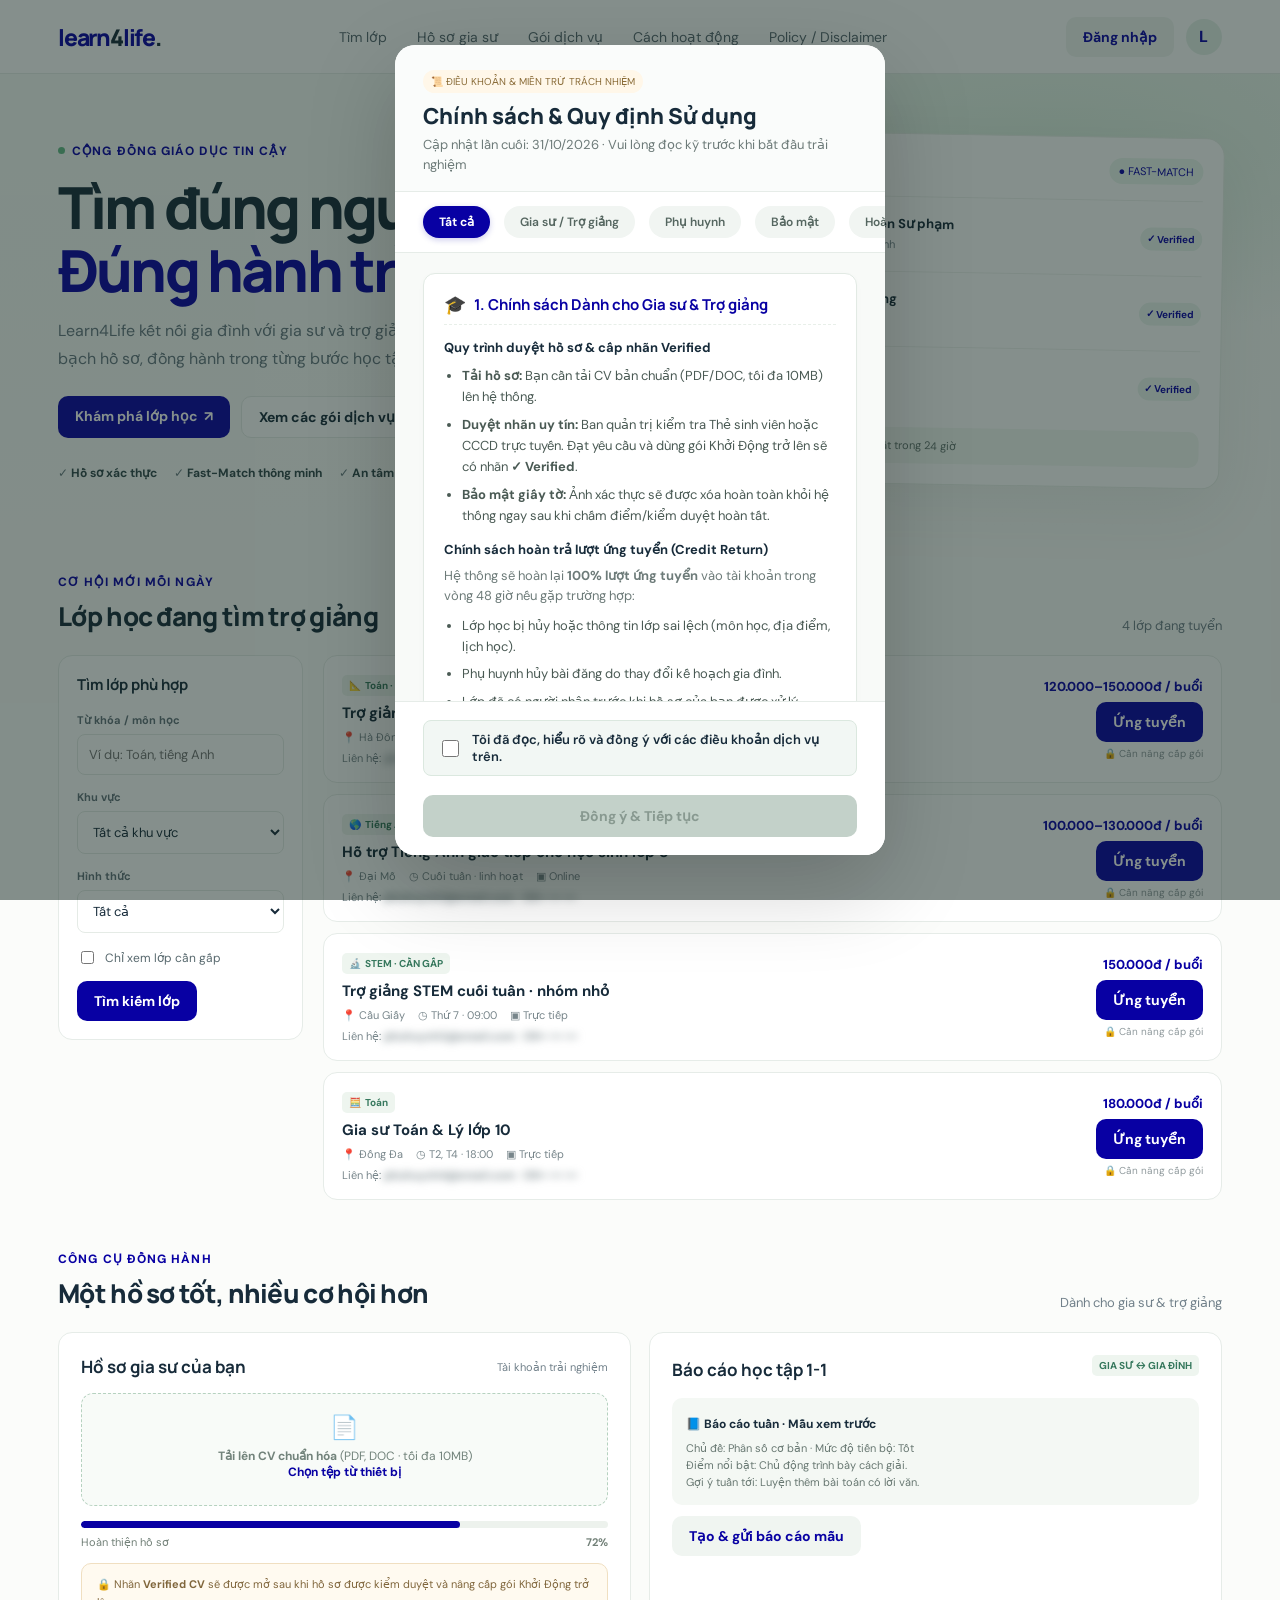
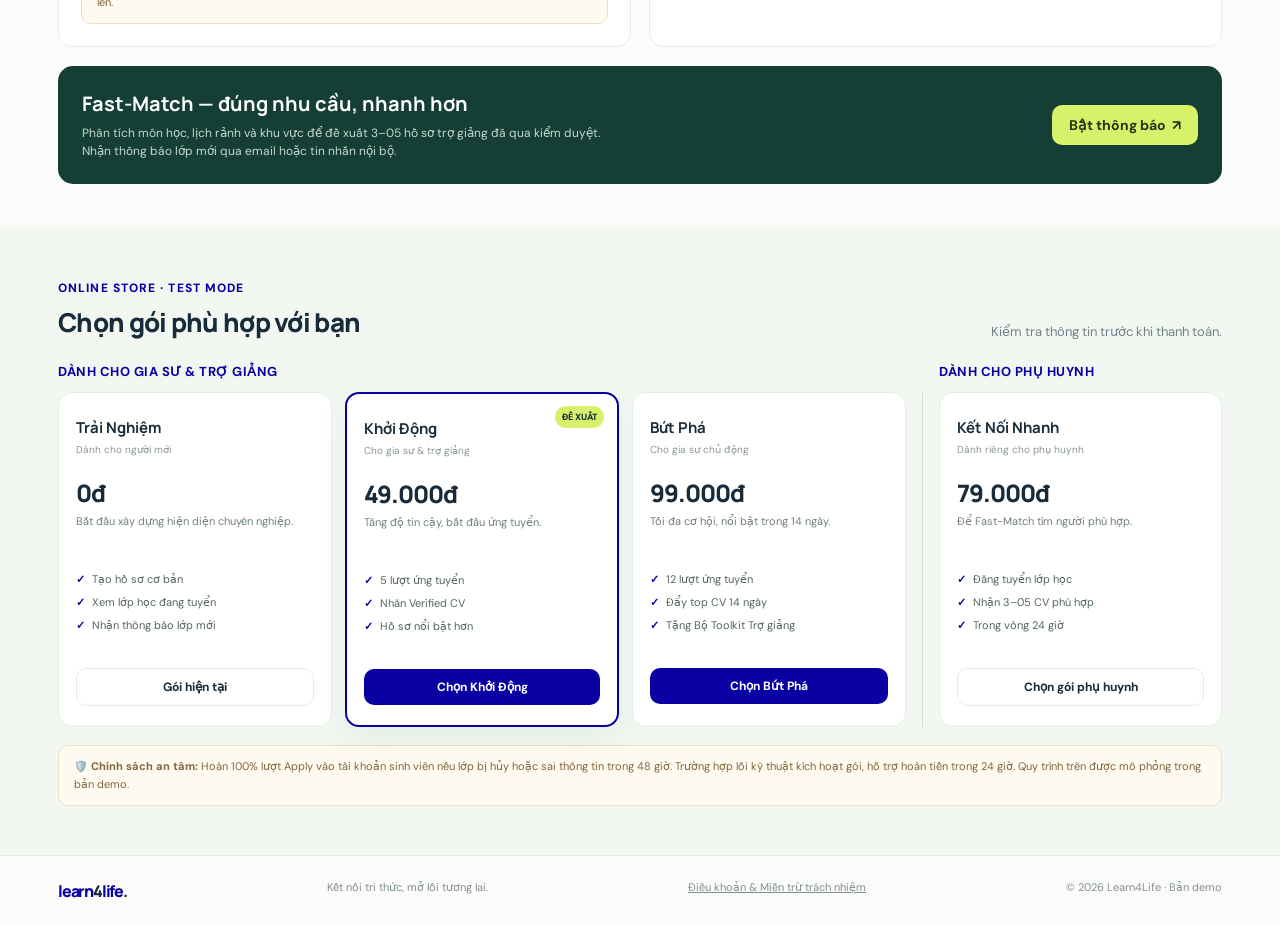
==== index.html @ 519f5ca7 "Rename demo2.html to index.html" ====
<!DOCTYPE html>
<html lang="vi">

<head>
    <meta charset="UTF-8" />
    <meta name="viewport" content="width=device-width, initial-scale=1.0" />
    <title>Learn4Life — Kết nối gia sư & gia đình</title>
    <link rel="stylesheet" href="style.css" />
</head>

<body>
    <header class="topbar">
        <div class="shell nav">
            <a href="#home" class="brand">learn<span>4</span>life<span>.</span></a>
            <nav class="links">
                <a href="#classes" onclick="checkPolicyAndNavigate(event, '#classes')">Tìm lớp</a>
                <a href="#profile" onclick="checkPolicyAndNavigate(event, '#profile')">Hồ sơ gia sư</a>
                <a href="#plans" onclick="checkPolicyAndNavigate(event, '#plans')">Gói dịch vụ</a>
                <a href="#how" onclick="checkPolicyAndNavigate(event, '#how')">Cách hoạt động</a>
                <a href="javascript:void(0)" onclick="openPolicyModal(false)">Policy / Disclaimer</a>
            </nav>
            <div class="nav-right">
                <button class="btn btn-light" onclick="notify('Bạn đang sử dụng tài khoản trải nghiệm.')">
                    Đăng nhập
                </button>
                <div class="avatar">L</div>
            </div>
        </div>
    </header>

    <main id="home">
        <section class="hero">
            <div class="shell hero-grid">
                <div>
                    <div class="eyebrow">
                        <span class="dot"></span> Cộng đồng giáo dục tin cậy
                    </div>
                    <h1>Tìm đúng người.<br /><em>Đúng hành trình.</em></h1>
                    <p>
                        Learn4Life kết nối gia đình với gia sư và trợ giảng phù hợp — minh bạch hồ sơ, đồng hành trong
                        từng bước học tập.
                    </p>
                    <div class="hero-actions">
                        <a class="btn btn-primary" href="#classes" onclick="checkPolicyAndNavigate(event, '#classes')">Khám phá lớp học&nbsp; ↗</a>
                        <a class="btn btn-outline" href="#plans" onclick="checkPolicyAndNavigate(event, '#plans')">Xem các gói dịch vụ</a>
                    </div>
                    <div class="trust">
                        <span>✓ <b>Hồ sơ xác thực</b></span>
                        <span>✓ <b>Fast-Match thông minh</b></span>
                        <span>✓ <b>An tâm 48 giờ</b></span>
                    </div>
                </div>
                <div class="hero-card">
                    <div class="card-head">
                        <strong>Gợi ý dành cho bạn</strong>
                        <span class="live">● FAST-MATCH</span>
                    </div>
                    <div class="match-profile">
                        <div class="portrait">👩🏻‍🏫</div>
                        <div class="mp-info">
                            <b>Minh Anh · Sinh viên Sư phạm</b>
                            <small>Toán, Tiếng Việt · Ba Đình</small>
                        </div>
                        <span class="verified">✓ Verified</span>
                    </div>
                    <div class="match-profile">
                        <div class="portrait blue">👨🏻‍🎓</div>
                        <div class="mp-info">
                            <b>Quốc Bảo · Trợ giảng</b>
                            <small>Tiếng Anh · Thanh Xuân</small>
                        </div>
                        <span class="verified">✓ Verified</span>
                    </div>
                    <div class="match-profile">
                        <div class="portrait pink">👩🏽‍🎓</div>
                        <div class="mp-info">
                            <b>Thảo Nhi · Gia sư</b>
                            <small>Toán, Lý · Hưng Yên</small>
                        </div>
                        <span class="verified">✓ Verified</span>
                    </div>
                    <div class="match-footer">✨ 3 hồ sơ phù hợp được đề xuất trong 24 giờ</div>
                </div>
            </div>
        </section>

        <section class="section" id="classes">
            <div class="shell">
                <div class="section-head">
                    <div>
                        <div class="eyebrow">Cơ hội mới mỗi ngày</div>
                        <h2>Lớp học đang tìm trợ giảng</h2>
                    </div>
                    <p id="resultCount">4 lớp đang tuyển</p>
                </div>
                <div class="content-grid">
                    <aside class="filter-card">
                        <h3>Tìm lớp phù hợp</h3>
                        <div class="field">
                            <label>Từ khóa / môn học</label>
                            <input id="searchInput" placeholder="Ví dụ: Toán, tiếng Anh" />
                        </div>
                        <div class="field">
                            <label>Khu vực</label>
                            <select id="areaFilter">
                                <option value="">Tất cả khu vực</option>
                                <option>Thanh Xuân</option>
                                <option>Ba Đình</option>
                                <option>Hoàn Kiếm</option>
                                <option>Hưng Yên</option>
                            </select>
                        </div>
                        <div class="field">
                            <label>Hình thức</label>
                            <select id="typeFilter">
                                <option value="">Tất cả</option>
                                <option>Trực tiếp</option>
                                <option>Online</option>
                            </select>
                        </div>
                        <label class="check">
                            <input type="checkbox" id="urgentFilter" /> Chỉ xem lớp cần gấp
                        </label>
                        <button class="btn btn-primary" onclick="filterClasses()">Tìm kiếm lớp</button>
                    </aside>
                    <div>
                        <div class="class-list" id="classList"></div>
                        <div class="empty" id="emptyState">
                            Không tìm thấy lớp phù hợp. Hãy thử thay đổi bộ lọc.
                        </div>
                    </div>
                </div>
            </div>
        </section>

        <section class="section" id="profile" style="padding-top:4px">
            <div class="shell">
                <div class="section-head">
                    <div>
                        <div class="eyebrow">Công cụ đồng hành</div>
                        <h2>Một hồ sơ tốt, nhiều cơ hội hơn</h2>
                    </div>
                    <p>Dành cho gia sư & trợ giảng</p>
                </div>
                <div class="split">
                    <div class="panel">
                        <div class="panel-title">
                            <h3>Hồ sơ gia sư của bạn</h3>
                            <span class="subtle">Tài khoản trải nghiệm</span>
                        </div>
                        <div class="upload-zone">
                            <div class="upload-icon">📄</div>
                            <div><b>Tải lên CV chuẩn hóa</b> (PDF, DOC · tối đa 10MB)</div>
                            <label for="cvFile">Chọn tệp từ thiết bị</label>
                            <input id="cvFile" type="file" accept=".pdf,.doc,.docx" onchange="uploadCV(this)" />
                            <div id="fileName" class="subtle" style="margin-top:7px"></div>
                        </div>
                        <div class="profile-progress">
                            <div></div>
                        </div>
                        <div class="profile-row">
                            <span>Hoàn thiện hồ sơ</span>
                            <b>72%</b>
                        </div>
                        <div class="notice" style="margin-top:14px">
                            🔒 Nhãn <b>Verified CV</b> sẽ được mở sau khi hồ sơ được kiểm duyệt và nâng cấp gói Khởi
                            Động trở lên.
                        </div>
                    </div>
                    <div class="panel">
                        <div class="panel-title">
                            <h3>Báo cáo học tập 1-1</h3>
                            <span class="tag">GIA SƯ ↔ GIA ĐÌNH</span>
                        </div>
                        <div class="report-preview">
                            <b>📘 Báo cáo tuần · Mẫu xem trước</b>
                            <p>
                                Chủ đề: Phân số cơ bản · Mức độ tiến bộ: Tốt<br />
                                Điểm nổi bật: Chủ động trình bày cách giải.<br />
                                Gợi ý tuần tới: Luyện thêm bài toán có lời văn.
                            </p>
                        </div>
                        <button class="btn btn-light"
                            onclick="notify('Báo cáo mẫu đã được gửi tới hộp thư nội bộ (demo).')">
                            Tạo & gửi báo cáo mẫu
                        </button>
                    </div>
                </div>
                <div class="match-box" id="how">
                    <div>
                        <h3>Fast-Match — đúng nhu cầu, nhanh hơn</h3>
                        <p>
                            Phân tích môn học, lịch rảnh và khu vực để đề xuất 3–05 hồ sơ trợ giảng đã qua kiểm
                            duyệt.<br />
                            Nhận thông báo lớp mới qua email hoặc tin nhắn nội bộ.
                        </p>
                    </div>
                    <button class="btn btn-lime"
                        onclick="notify('Đã bật thông báo lớp mới qua email và tin nhắn nội bộ (demo).')">
                        Bật thông báo&nbsp; ↗
                    </button>
                </div>
            </div>
        </section>

        <section class="plans-section" id="plans">
            <div class="shell">
                <div class="section-head">
                    <div>
                        <div class="eyebrow">Online Store · Test mode</div>
                        <h2>Chọn gói phù hợp với bạn</h2>
                    </div>
                    <p>Kiểm tra thông tin trước khi thanh toán.</p>
                </div>
                <div class="plans-wrapper">
                    <!-- Nhóm gói dành cho Gia sư & Trợ giảng -->
                    <div class="plans-group">
                        <div class="group-title">Dành cho Gia sư & Trợ giảng</div>
                        <div class="plans-subgrid tutor-plans">
                            <article class="plan">
                                <h3>Trải Nghiệm</h3>
                                <div class="for">Dành cho người mới</div>
                                <div class="price">0đ</div>
                                <div class="plan-desc">Bắt đầu xây dựng hiện diện chuyên nghiệp.</div>
                                <ul>
                                    <li>Tạo hồ sơ cơ bản</li>
                                    <li>Xem lớp học đang tuyển</li>
                                    <li>Nhận thông báo lớp mới</li>
                                </ul>
                                <button class="btn btn-outline" onclick="notify('Bạn đang dùng gói Trải Nghiệm.')">Gói
                                    hiện tại</button>
                            </article>

                            <article class="plan featured">
                                <span class="plan-label">ĐỀ XUẤT</span>
                                <h3>Khởi Động</h3>
                                <div class="for">Cho gia sư & trợ giảng</div>
                                <div class="price">49.000đ</div>
                                <div class="plan-desc">Tăng độ tin cậy, bắt đầu ứng tuyển.</div>
                                <ul>
                                    <li>5 lượt ứng tuyển</li>
                                    <li>Nhãn Verified CV</li>
                                    <li>Hồ sơ nổi bật hơn</li>
                                </ul>
                                <button class="btn btn-primary" onclick="checkout('Khởi Động',49000)">Chọn Khởi
                                    Động</button>
                            </article>

                            <article class="plan">
                                <h3>Bứt Phá</h3>
                                <div class="for">Cho gia sư chủ động</div>
                                <div class="price">99.000đ</div>
                                <div class="plan-desc">Tối đa cơ hội, nổi bật trong 14 ngày.</div>
                                <ul>
                                    <li>12 lượt ứng tuyển</li>
                                    <li>Đẩy top CV 14 ngày</li>
                                    <li>Tặng Bộ Toolkit Trợ giảng</li>
                                </ul>
                                <button class="btn btn-primary" onclick="checkout('Bứt Phá',99000)">Chọn Bứt
                                    Phá</button>
                            </article>
                        </div>
                    </div>

                    <div class="plans-divider"></div>

                    <div class="plans-group">
                        <div class="group-title">Dành cho Phụ huynh</div>
                        <div class="plans-subgrid parent-plans">
                            <article class="plan">
                                <h3>Kết Nối Nhanh</h3>
                                <div class="for">Dành riêng cho phụ huynh</div>
                                <div class="price">79.000đ</div>
                                <div class="plan-desc">Để Fast-Match tìm người phù hợp.</div>
                                <ul>
                                    <li>Đăng tuyển lớp học</li>
                                    <li>Nhận 3–05 CV phù hợp</li>
                                    <li>Trong vòng 24 giờ</li>
                                </ul>
                                <button class="btn btn-outline" onclick="checkout('Kết Nối Nhanh',79000)">Chọn gói phụ
                                    huynh</button>
                            </article>
                        </div>
                    </div>
                </div>
                <div class="notice">
                    🛡️ <b>Chính sách an tâm:</b> Hoàn 100% lượt Apply vào tài khoản sinh viên nếu lớp bị hủy hoặc sai
                    thông tin trong 48 giờ. Trường hợp lỗi kỹ thuật kích hoạt gói, hỗ trợ hoàn tiền trong 24 giờ. Quy
                    trình trên được mô phỏng trong bản demo.
                </div>
            </div>
        </section>
    </main>

    <footer class="footer">
        <div class="shell footer-inner">
            <span class="brand" style="font-size:16px">learn<span>4</span>life<span>.</span></span>
            <span>Kết nối tri thức, mở lối tương lai.</span>
            <a href="javascript:void(0)" onclick="openPolicyModal(false)" style="text-decoration: underline;">Điều khoản &
                Miễn trừ trách nhiệm</a>
            <span>© 2026 Learn4Life · Bản demo</span>
        </div>
    </footer>

    <!-- Modal Checkout -->
    <div class="modal-backdrop" id="checkoutModal" onclick="if(event.target===this)closeCheckout()">
        <div class="modal">
            <button class="close" onclick="closeCheckout()">×</button>
            <span class="mode">● TEST MODE · MÔ PHỎNG</span>
            <h2 style="margin-top:13px">Xác nhận gói dịch vụ</h2>
            <p>Đây là giao dịch thử nghiệm. Không nhập dữ liệu thẻ thật và không phát sinh thanh toán.</p>
            <div class="checkout-summary">
                <span id="checkoutName">Gói</span>
                <b id="checkoutPrice">0đ</b>
            </div>
            <div class="field">
                <label>Phương thức thanh toán thử nghiệm</label>
                <select id="payMethod">
                    <option>Thẻ ngân hàng (Test)</option>
                    <option>Ví điện tử (Test)</option>
                    <option>Chuyển khoản mô phỏng</option>
                </select>
            </div>
            <div class="field">
                <label>Email nhận xác nhận</label>
                <input type="email" id="emailInput" placeholder="ban@email.com" />
            </div>
            <button class="btn btn-primary" onclick="completePayment()">
                Thanh toán thử nghiệm&nbsp; →
            </button>
            <div class="subtle" style="text-align:center;margin-top:11px">
                Mô phỏng luồng đơn hàng an toàn · Không thu tiền thật
            </div>
        </div>
    </div>

    <!-- Modal Policy Nâng Cấp -->
    <div class="modal-backdrop" id="policyModal">
        <div class="modal modal-policy">
            <button class="close" id="policyCloseBtn" onclick="closePolicyModal()">×</button>
            
            <div class="policy-header">
                <span class="mode">📜 ĐIỀU KHOẢN & MIỄN TRỪ TRÁCH NHIỆM</span>
                <h2>Chính sách & Quy định Sử dụng</h2>
                <p class="policy-subtitle">Cập nhật lần cuối: 31/10/2026 · Vui lòng đọc kỹ trước khi bắt đầu trải nghiệm</p>
            </div>

            <!-- Tab Filter Policy -->
            <div class="policy-tabs">
                <button class="policy-tab active" onclick="switchPolicyTab('all', this)">Tất cả</button>
                <button class="policy-tab" onclick="switchPolicyTab('ta', this)">Gia sư / Trợ giảng</button>
                <button class="policy-tab" onclick="switchPolicyTab('parent', this)">Phụ huynh</button>
                <button class="policy-tab" onclick="switchPolicyTab('privacy', this)">Bảo mật</button>
                <button class="policy-tab" onclick="switchPolicyTab('refund', this)">Hoàn tiền</button>
            </div>

            <div class="policy-content" id="policyContent">
                <!-- Section 1 -->
                <div class="policy-section" data-cat="ta">
                    <div class="policy-card">
                        <div class="policy-card-title">
                            <span class="icon">🎓</span> 1. Chính sách Dành cho Gia sư & Trợ giảng
                        </div>
                        <div class="policy-card-body">
                            <h4>Quy trình duyệt hồ sơ & cấp nhãn Verified</h4>
                            <ul>
                                <li><b>Tải hồ sơ:</b> Bạn cần tải CV bản chuẩn (PDF/DOC, tối đa 10MB) lên hệ thống.</li>
                                <li><b>Duyệt nhãn uy tín:</b> Ban quản trị kiểm tra Thẻ sinh viên hoặc CCCD trực tuyến. Đạt yêu cầu và dùng gói Khởi Động trở lên sẽ có nhãn <b>✓ Verified</b>.</li>
                                <li><b>Bảo mật giấy tờ:</b> Ảnh xác thực sẽ được xóa hoàn toàn khỏi hệ thống ngay sau khi chấm điểm/kiểm duyệt hoàn tất.</li>
                            </ul>

                            <h4>Chính sách hoàn trả lượt ứng tuyển (Credit Return)</h4>
                            <p>Hệ thống sẽ hoàn lại <b>100% lượt ứng tuyển</b> vào tài khoản trong vòng 48 giờ nếu gặp trường hợp:</p>
                            <ul>
                                <li>Lớp học bị hủy hoặc thông tin lớp sai lệch (môn học, địa điểm, lịch học).</li>
                                <li>Phụ huynh hủy bài đăng do thay đổi kế hoạch gia đình.</li>
                                <li>Lớp đã có người nhận trước khi hồ sơ của bạn được xử lý.</li>
                            </ul>

                            <h4>Bộ Toolkit & Tính năng Đẩy Top CV</h4>
                            <ul>
                                <li><b>Bộ Toolkit Trợ giảng:</b> Gửi qua email sau khi kích hoạt thành công gói Bứt Phá.</li>
                                <li><b>Đẩy Top CV:</b> Ưu tiên hiển thị trên danh sách đề xuất trong vòng 14 ngày.</li>
                            </ul>
                        </div>
                    </div>
                </div>

                <!-- Section 2 -->
                <div class="policy-section" data-cat="parent">
                    <div class="policy-card">
                        <div class="policy-card-title">
                            <span class="icon">👨‍👩‍👧‍👦</span> 2. Chính sách Dành cho Phụ huynh
                        </div>
                        <div class="policy-card-body">
                            <h4>Thời gian giao nhận dịch vụ Fast-Match</h4>
                            <ul>
                                <li>Sau khi đăng tuyển, hệ thống gửi <b>3–5 hồ sơ Trợ giảng phù hợp</b> trong vòng 24 giờ.</li>
                                <li>Phụ huynh được chủ động xem chi tiết, liên hệ trực tiếp với Trợ giảng.</li>
                                <li>Nếu chưa hài lòng, phụ huynh có quyền yêu cầu hỗ trợ đề xuất thêm hồ sơ khác trong 48 giờ.</li>
                            </ul>

                            <h4>Cam kết minh bạch thông tin</h4>
                            <p>Mức thù lao (100.000đ – 180.000đ/buổi) và hình thức học (Trực tiếp / Online) luôn được hiển thị công khai. Mọi thỏa thuận chi tiết là giao dịch trực tiếp giữa gia đình và gia sư. Learn4Life không can thiệp vào các điều khoản cá nhân phát sinh ngoài nền tảng.</p>
                        </div>
                    </div>
                </div>

                <!-- Section 3 -->
                <div class="policy-section" data-cat="privacy">
                    <div class="policy-card">
                        <div class="policy-card-title">
                            <span class="icon">🔒</span> 3. Bảo mật & Bảo vệ Người dùng
                        </div>
                        <div class="policy-card-body">
                            <h4>Ẩn thông tin liên hệ</h4>
                            <p>Số điện thoại, email và địa chỉ nhà chi tiết được ẩn hoàn toàn khỏi danh sách công khai. Thông tin chỉ xuất hiện khi hai bên chủ động bấm chấp nhận kết nối.</p>

                            <h4>Chính sách bảo vệ Beta Tester</h4>
                            <p>Mọi thông tin cá nhân và giao dịch thử nghiệm trong bản Demo hoàn toàn được lưu giữ trong môi trường mô phỏng an toàn. Bạn có thể yêu cầu xóa dữ liệu cá nhân bất kỳ lúc nào.</p>
                        </div>
                    </div>
                </div>

                <!-- Section 4 -->
                <div class="policy-section" data-cat="refund">
                    <div class="policy-card">
                        <div class="policy-card-title">
                            <span class="icon">💸</span> 4. Chính sách Hoàn tiền Giả lập (Test Mode)
                        </div>
                        <div class="policy-card-body">
                            <p>Website đang hoạt động ở chế độ <b>TEST MODE</b>. Không có bất kỳ giao dịch tài chính thật nào được phát sinh.</p>
                            <p>Trường hợp gặp lỗi không kích hoạt được gói dịch vụ mô phỏng trong 24 giờ, hệ thống sẽ thực hiện thao tác hoàn tiền giả lập 100% trên bảng điều khiển để đảm bảo luồng trải nghiệm e-commerce chuẩn hóa.</p>
                        </div>
                    </div>
                </div>
            </div>

            <!-- Footer hành động của Modal -->
            <div class="policy-footer">
                <label class="policy-agree-check" id="agreeContainer">
                    <input type="checkbox" id="policyAgreeCheckbox" onchange="toggleAgreeButton(this.checked)" />
                    <span>Tôi đã đọc, hiểu rõ và đồng ý với các điều khoản dịch vụ trên.</span>
                </label>

                <div class="policy-footer-actions">
                    <button class="btn btn-primary" id="btnAcceptPolicy" disabled onclick="acceptPolicyAndContinue()">
                        Đồng ý & Tiếp tục
                    </button>
                </div>
            </div>
        </div>
    </div>

    <div class="toast" id="toast"></div>

    <script>
        // Dữ liệu lớp học
        const classes = [
            { title: 'Trợ giảng Toán lớp 6 · chương trình nâng cao', subject: 'Toán', area: 'Hà Đông', type: 'Trực tiếp', pay: '120.000–150.000đ / buổi', schedule: 'T3, T5 · 17:30', urgent: true, icon: '📐' },
            { title: 'Hỗ trợ Tiếng Anh giao tiếp cho học sinh lớp 8', subject: 'Tiếng Anh', area: 'Đại Mỗ', type: 'Online', pay: '100.000–130.000đ / buổi', schedule: 'Cuối tuần · linh hoạt', urgent: false, icon: '🌎' },
            { title: 'Trợ giảng STEM cuối tuần · nhóm nhỏ', subject: 'STEM', area: 'Cầu Giấy', type: 'Trực tiếp', pay: '150.000đ / buổi', schedule: 'Thứ 7 · 09:00', urgent: true, icon: '🔬' },
            { title: 'Gia sư Toán & Lý lớp 10', subject: 'Toán', area: 'Đống Đa', type: 'Trực tiếp', pay: '180.000đ / buổi', schedule: 'T2, T4 · 18:00', urgent: false, icon: '🧮' }
        ];

        // Trạng thái chấp nhận Policy
        let hasAcceptedPolicy = localStorage.getItem('policy_accepted') === 'true';
        let pendingTargetHash = null;

        function render(list) {
            const box = document.getElementById('classList');
            box.innerHTML = '';
            list.forEach((c, i) => {
                box.insertAdjacentHTML('beforeend', `<article class="class-card"><div class="class-main"><span class="tag">${c.icon} &nbsp;${c.subject}${c.urgent ? ' · CẦN GẤP' : ''}</span><h3>${c.title}</h3><div class="meta"><span>📍 ${c.area}</span><span>◷ ${c.schedule}</span><span>▣ ${c.type}</span></div><div class="meta" style="margin-top:7px"><span>Liên hệ: <b class="secure">phuhuynh${i + 1}@email.com · 09•• ••• •••</b></span></div></div><div class="class-actions"><div class="salary">${c.pay}</div><button class="btn btn-primary" onclick="lockedApply()">Ứng tuyển</button><span class="locked">🔒 Cần nâng cấp gói</span></div></article>`);
            });
            document.getElementById('resultCount').textContent = `${list.length} lớp đang tuyển`;
            document.getElementById('emptyState').style.display = list.length ? 'none' : 'block';
        }

        function filterClasses() {
            const q = document.getElementById('searchInput').value.toLowerCase();
            const a = document.getElementById('areaFilter').value;
            const t = document.getElementById('typeFilter').value;
            const u = document.getElementById('urgentFilter').checked;

            render(classes.filter(c =>
                (!q || `${c.title} ${c.subject}`.toLowerCase().includes(q)) &&
                (!a || c.area === a) &&
                (!t || c.type === t) &&
                (!u || c.urgent)
            ));
        }

        function notify(text) {
            const el = document.getElementById('toast');
            el.textContent = text;
            el.classList.add('show');
            clearTimeout(window.toastTimer);
            window.toastTimer = setTimeout(() => el.classList.remove('show'), 3100);
        }

        function lockedApply() {
            notify('Tài khoản trải nghiệm chưa có lượt ứng tuyển. Xem các gói dịch vụ bên dưới.');
            setTimeout(() => document.getElementById('plans').scrollIntoView({ behavior: 'smooth' }), 500);
        }

        function uploadCV(input) {
            if (input.files[0]) {
                document.getElementById('fileName').textContent = 'Đã chọn: ' + input.files[0].name + ' · Chờ kiểm duyệt';
                notify('CV đã được tải lên trong bản demo.');
            }
        }

        function checkout(name, price) {
            document.getElementById('checkoutName').textContent = name;
            document.getElementById('checkoutPrice').textContent = price.toLocaleString('vi-VN') + 'đ';
            document.getElementById('checkoutModal').classList.add('show');
        }

        function closeCheckout() {
            document.getElementById('checkoutModal').classList.remove('show');
        }

        function completePayment() {
            const email = document.getElementById('emailInput').value;
            if (email && !/^[^\s@]+@[^\s@]+\.[^\s@]+$/.test(email)) {
                notify('Vui lòng nhập email hợp lệ.');
                return;
            }
            const name = document.getElementById('checkoutName').textContent;
            closeCheckout();
            notify(`Đơn hàng ${name} đã được mô phỏng thành công (Test mode).`);
        }

        /* --- XỬ LÝ ĐIỀU KHOẢN & MỞ TAB (POLICY LOGIC) --- */

        // Kiểm tra xem đã đồng ý chưa khi bấm vào tab
        function checkPolicyAndNavigate(event, hashTarget) {
            if (!hasAcceptedPolicy) {
                event.preventDefault();
                pendingTargetHash = hashTarget;
                openPolicyModal(true);
            }
        }

        // Mở Modal Policy
        function openPolicyModal(isMandatory = false) {
            const modal = document.getElementById('policyModal');
            const closeBtn = document.getElementById('policyCloseBtn');
            const agreeCheck = document.getElementById('policyAgreeCheckbox');
            
            // Nếu đã đồng ý trước đó và mở xem lại từ footer/nav -> Tick sẵn ô
            if (hasAcceptedPolicy) {
                agreeCheck.checked = true;
                toggleAgreeButton(true);
                closeBtn.style.display = 'block';
            } else {
                agreeCheck.checked = false;
                toggleAgreeButton(false);
                // Bắt buộc chấp nhận mới cho tắt
                if (isMandatory) {
                    closeBtn.style.display = 'none';
                } else {
                    closeBtn.style.display = 'block';
                }
            }

            modal.classList.add('show');
        }

        // Đóng Modal
        function closePolicyModal() {
            document.getElementById('policyModal').classList.remove('show');
        }

        // Bật/Tắt nút bấm theo ô Tick
        function toggleAgreeButton(isChecked) {
            const btn = document.getElementById('btnAcceptPolicy');
            btn.disabled = !isChecked;
        }

        // Nhấn nút "Đồng ý & Tiếp tục"
        function acceptPolicyAndContinue() {
            hasAcceptedPolicy = true;
            localStorage.setItem('policy_accepted', 'true');
            closePolicyModal();
            notify('Cảm ơn bạn đã đồng ý với Điều khoản dịch vụ.');

            // Nếu đang chờ chuyển tới tab nào đó thì scroll tới
            if (pendingTargetHash) {
                const targetEl = document.querySelector(pendingTargetHash);
                if (targetEl) {
                    targetEl.scrollIntoView({ behavior: 'smooth' });
                }
                pendingTargetHash = null;
            }
        }

        // Chuyển Tab lọc nội dung Policy
        function switchPolicyTab(category, tabBtn) {
            document.querySelectorAll('.policy-tab').forEach(b => b.classList.remove('active'));
            tabBtn.classList.add('active');

            const sections = document.querySelectorAll('.policy-section');
            sections.forEach(sec => {
                if (category === 'all' || sec.getAttribute('data-cat') === category) {
                    sec.style.display = 'block';
                } else {
                    sec.style.display = 'none';
                }
            });
        }

        document.addEventListener('DOMContentLoaded', () => {
        render(classes);
        
        // Nếu người dùng chưa từng nhấn đồng ý -> Bật Popup ngay lập tức
        if (!hasAcceptedPolicy) {
            setTimeout(() => {
                openPolicyModal(true);
            }, 300);
        }
    });

        // Khởi chạy ban đầu
        render(classes);
    </script>
</body>

</html>
---- style.css ----
@import url('https://fonts.googleapis.com/css2?family=DM+Sans:wght@400;500;600;700;800&family=Manrope:wght@400;500;600;700;800&display=swap');

:root {
    --ink: #172b3a;
    --muted: #71808a;
    --green: #0800a3;
    --green-dark: #0b614c;
    --mint: #e9f5ef;
    --lime: #d8f16b;
    --line: #e6ece8;
    --paper: #fbfcfa;
    --orange: #f1a251;
    --shadow: 0 12px 40px #17372b0c;
}

* {
    box-sizing: border-box;
}

body {
    margin: 0;
    background: var(--paper);
    color: var(--ink);
    font-family: 'DM Sans', sans-serif;
}

button,
input,
select {
    font: inherit;
}

button {
    cursor: pointer;
    border: 0;
}

a {
    color: inherit;
    text-decoration: none;
}

.shell {
    max-width: 1220px;
    margin: auto;
    padding: 0 28px;
}

.topbar {
    height: 74px;
    background: #fff;
    border-bottom: 1px solid var(--line);
    display: flex;
    align-items: center;
    position: sticky;
    top: 0;
    z-index: 5;
}

.nav {
    display: flex;
    align-items: center;
    justify-content: space-between;
    width: 100%;
}

.brand {
    font-family: Manrope, sans-serif;
    font-size: 23px;
    font-weight: 800;
    letter-spacing: -1.2px;
    color: var(--green);
}

.brand span {
    color: var(--ink);
}

.links {
    display: flex;
    gap: 30px;
    align-items: center;
    font-size: 14px;
    color: #596871;
}

.links a:hover {
    color: var(--green);
}

.nav-right {
    display: flex;
    align-items: center;
    gap: 12px;
}

.avatar {
    width: 36px;
    height: 36px;
    border-radius: 50%;
    background: #e5f1e9;
    color: var(--green);
    display: grid;
    place-items: center;
    font-weight: 800;
}

.btn {
    border-radius: 10px;
    padding: 11px 17px;
    font-size: 14px;
    font-weight: 700;
    transition: .18s;
}

.btn-primary {
    background: var(--green);
    color: white;
}

.btn-primary:hover {
    background: var(--green-dark);
    transform: translateY(-1px);
}

.btn-light {
    background: #f0f5f1;
    color: var(--green);
}

.btn-outline {
    background: #fff;
    border: 1px solid var(--line);
    color: var(--ink);
}

.btn-lime {
    background: var(--lime);
    color: #253617;
}

.hero {
    padding: 60px 0 42px;
    background: radial-gradient(ellipse at 82% 15%, #dff1e3 0, transparent 36%), linear-gradient(180deg, #f6faf6, #fbfcfa);
}

.hero-grid {
    display: grid;
    grid-template-columns: 1.04fr .96fr;
    gap: 52px;
    align-items: center;
}

.eyebrow {
    display: inline-flex;
    align-items: center;
    gap: 7px;
    color: var(--green);
    font-size: 12px;
    font-weight: 800;
    text-transform: uppercase;
    letter-spacing: 1.1px;
}

.dot {
    width: 7px;
    height: 7px;
    border-radius: 50%;
    background: #64ba88;
}

.hero h1 {
    font: 800 clamp(38px, 5vw, 58px)/1.08 Manrope, sans-serif;
    letter-spacing: -2.8px;
    margin: 17px 0 16px;
    max-width: 620px;
}

.hero h1 em {
    font-style: normal;
    color: var(--green);
}

.hero p {
    color: #667780;
    font-size: 16px;
    line-height: 1.7;
    max-width: 510px;
    margin: 0 0 24px;
}

.hero-actions {
    display: flex;
    gap: 11px;
}

.trust {
    display: flex;
    gap: 17px;
    margin-top: 27px;
    color: #697a81;
    font-size: 12px;
}

.trust b {
    color: #31484b;
}

.hero-card {
    background: white;
    border: 1px solid #e8eee8;
    border-radius: 18px;
    padding: 20px;
    box-shadow: 0 22px 65px #244c3512;
    transform: rotate(1deg);
}

.card-head {
    display: flex;
    justify-content: space-between;
    align-items: center;
    margin-bottom: 16px;
}

.card-head strong {
    font: 700 16px Manrope;
}

.live {
    font-size: 11px;
    color: var(--green);
    background: #ebf7ee;
    padding: 6px 9px;
    border-radius: 20px;
}

.match-profile {
    display: flex;
    gap: 13px;
    align-items: center;
    padding: 14px 0;
    border-top: 1px solid #eff2ef;
}

.portrait {
    width: 46px;
    height: 46px;
    border-radius: 14px;
    background: #e8d9c8;
    display: grid;
    place-items: center;
    font-size: 23px;
}

.portrait.blue {
    background: #dce9ef;
}

.portrait.pink {
    background: #f3e2e0;
}

.mp-info {
    flex: 1;
}

.mp-info b {
    font-size: 13px;
    display: block;
}

.mp-info small {
    color: var(--muted);
    font-size: 11px;
}

.verified {
    font-size: 10px;
    color: var(--green);
    font-weight: 700;
    background: #eaf5ee;
    border-radius: 20px;
    padding: 5px 7px;
}

.match-footer {
    background: #f3f8f3;
    padding: 11px 13px;
    border-radius: 10px;
    color: #61736d;
    font-size: 11px;
    margin-top: 6px;
}

.section {
    padding: 43px 0;
}

.section-head {
    display: flex;
    align-items: flex-end;
    justify-content: space-between;
    margin-bottom: 21px;
}

.section-head h2 {
    font: 800 26px Manrope;
    letter-spacing: -.7px;
    margin: 7px 0 0;
}

.section-head p {
    margin: 0;
    color: var(--muted);
    font-size: 13px;
}

.content-grid {
    display: grid;
    grid-template-columns: 245px 1fr;
    gap: 20px;
}

.filter-card,
.class-card,
.panel,
.plan {
    background: #fff;
    border: 1px solid var(--line);
    border-radius: 14px;
}

.filter-card {
    padding: 18px;
    height: max-content;
}

.filter-card h3 {
    margin: 0 0 18px;
    font: 700 15px Manrope;
}

.field {
    margin-bottom: 15px;
}

.field label {
    display: block;
    color: #63727a;
    font-size: 11px;
    font-weight: 700;
    margin-bottom: 7px;
}

.field input,
.field select {
    width: 100%;
    border: 1px solid #e5ebe6;
    background: #fff;
    padding: 11px;
    border-radius: 8px;
    color: var(--ink);
    outline: none;
    font-size: 13px;
}

.field input:focus,
.field select:focus {
    border-color: #76ae90;
}

.check {
    display: flex;
    align-items: center;
    gap: 8px;
    color: #58696e;
    font-size: 12px;
    margin: 14px 0;
}

.check input {
    accent-color: var(--green);
}

.class-list {
    display: grid;
    gap: 11px;
}

.class-card {
    padding: 17px 18px;
    display: flex;
    justify-content: space-between;
    gap: 15px;
    align-items: center;
    transition: .2s;
}

.class-card:hover {
    border-color: #bfd9c9;
    box-shadow: var(--shadow);
}

.class-main {
    min-width: 0;
}

.tag {
    display: inline-block;
    background: #eef5ef;
    color: #36785d;
    border-radius: 5px;
    padding: 4px 7px;
    font-size: 10px;
    font-weight: 700;
    margin-bottom: 7px;
}

.class-card h3 {
    font-size: 15px;
    margin: 0 0 7px;
}

.meta {
    display: flex;
    flex-wrap: wrap;
    gap: 13px;
    color: #78868b;
    font-size: 11px;
}

.salary {
    color: var(--green);
    font-size: 13px;
    font-weight: 800;
    white-space: nowrap;
    margin-bottom: 7px;
}

.class-actions {
    text-align: right;
}

.locked {
    font-size: 10px;
    color: #909a9d;
    display: block;
    margin-top: 5px;
}

.secure {
    filter: blur(4px);
    user-select: none;
}

.empty {
    padding: 35px;
    text-align: center;
    color: var(--muted);
    display: none;
}

.split {
    display: grid;
    grid-template-columns: 1fr 1fr;
    gap: 18px;
}

.panel {
    padding: 22px;
}

.panel-title {
    display: flex;
    justify-content: space-between;
    align-items: center;
    margin-bottom: 15px;
}

.panel-title h3 {
    font: 700 17px Manrope;
    margin: 0;
}

.subtle {
    font-size: 11px;
    color: var(--muted);
}

.upload-zone {
    border: 1px dashed #b6d2c0;
    border-radius: 12px;
    padding: 18px;
    background: #f8fbf8;
    text-align: center;
    color: #72837b;
    font-size: 12px;
}

.upload-zone input {
    display: none;
}

.upload-icon {
    font-size: 23px;
    margin-bottom: 6px;
}

.upload-zone label {
    color: var(--green);
    font-weight: 700;
    cursor: pointer;
}

.profile-progress {
    height: 7px;
    background: #edf2ed;
    border-radius: 9px;
    margin: 15px 0 7px;
    overflow: hidden;
}

.profile-progress div {
    height: 100%;
    width: 72%;
    background: var(--green);
    border-radius: 9px;
}

.profile-row {
    display: flex;
    justify-content: space-between;
    font-size: 11px;
    color: #728078;
}

.report-preview {
    background: #f4f8f4;
    border-radius: 10px;
    padding: 14px;
    margin: 11px 0;
}

.report-preview b {
    font-size: 12px;
}

.report-preview p {
    color: #687872;
    font-size: 11px;
    line-height: 1.55;
    margin: 7px 0 0;
}

.match-box {
    background: #153f35;
    color: #fff;
    border-radius: 15px;
    padding: 24px;
    display: flex;
    justify-content: space-between;
    gap: 20px;
    align-items: center;
    margin-top: 19px;
}

.match-box h3 {
    font: 700 20px Manrope;
    margin: 0 0 7px;
}

.match-box p {
    font-size: 12px;
    color: #c4d8cf;
    margin: 0;
    line-height: 1.5;
}

.match-icon {
    font-size: 34px;
}

.plans-section {
    background: #f2f7f2;
    padding: 49px 0;
}

/* Layout chứa 2 nhóm gói và đường kẻ dọc */
.plans-wrapper {
    display: flex;
    align-items: stretch;
    gap: 12px;
    margin-top: 23px;
}

/* Cho cột Gia sư chiếm 3 phần flex */
.plans-group:first-child {
    flex: 3;
    display: flex;
    flex-direction: column;
}

/* Cho cột Phụ huynh chiếm 1 phần flex */
.plans-group:last-child {
    flex: 1;
    display: flex;
    flex-direction: column;
}

.tutor-plans {
    flex: 3;
    display: grid;
    grid-template-columns: repeat(3, 1fr);
    gap: 13px;
}

.parent-plans {
    flex: 1;
    display: grid;
    grid-template-columns: 1fr;
    gap: 13px;
}

.group-title {
    font-size: 13px;
    font-weight: 700;
    color: var(--green);
    text-transform: uppercase;
    letter-spacing: 0.5px;
    margin-bottom: 12px;
}

/* Đường kẻ dọc ngăn cách */
.plans-divider {
    width: 1px;
    background-color: #d2ded5;
    align-self: stretch;
    margin: 30px 4px 0 4px;
}

.plan {
    padding: 20px 17px;
    position: relative;
}

.plan.featured {
    border: 2px solid var(--green);
    box-shadow: 0 14px 35px #0e61430e;
}

.plan-label {
    position: absolute;
    right: 13px;
    top: 12px;
    background: var(--lime);
    font-size: 9px;
    font-weight: 800;
    padding: 5px 7px;
    border-radius: 20px;
}

.plan h3 {
    font: 700 15px Manrope;
    margin: 4px 0 5px;
}

.plan .for {
    font-size: 10px;
    color: #8a9694;
    height: 16px;
}

.price {
    font: 800 24px Manrope;
    letter-spacing: -1px;
    margin: 17px 0 4px;
}

.price small {
    font: 500 10px 'DM Sans';
    letter-spacing: 0;
    color: #84918c;
}

.plan-desc {
    font-size: 11px;
    line-height: 1.55;
    color: #718079;
    height: 42px;
}

.plan ul {
    padding: 0;
    list-style: none;
    margin: 17px 0 19px;
    min-height: 77px;
}

.plan li {
    font-size: 11px;
    color: #53645c;
    margin: 9px 0;
    display: flex;
    gap: 7px;
}

.plan li:before {
    content: '✓';
    color: var(--green);
    font-weight: 800;
}

.plan .btn {
    width: 100%;
    font-size: 12px;
    padding: 10px 6px;
}

.notice {
    border: 1px solid #f0dfc1;
    background: #fffaf0;
    border-radius: 10px;
    padding: 12px 15px;
    color: #80663c;
    font-size: 11px;
    line-height: 1.6;
    margin-top: 18px;
}

.footer {
    padding: 24px 0;
    color: #82908a;
    font-size: 11px;
    border-top: 1px solid var(--line);
}

.footer-inner {
    display: flex;
    justify-content: space-between;
    gap: 20px;
}

.modal-backdrop {
    position: fixed;
    inset: 0;
    background: #11251f82;
    z-index: 10;
    display: none;
    align-items: center;
    justify-content: center;
    padding: 20px;
}

.modal-backdrop.show {
    display: flex;
}

.modal {
    width: min(490px, 100%);
    background: #fff;
    border-radius: 17px;
    padding: 25px;
    box-shadow: 0 30px 90px #0003;
    position: relative;
}

.modal h2 {
    font: 800 22px Manrope;
    margin: 0 0 7px;
}

.modal p {
    font-size: 13px;
    color: #6d7b79;
    line-height: 1.55;
}

.close {
    position: absolute;
    right: 17px;
    top: 14px;
    background: #f1f5f1;
    border-radius: 50%;
    width: 31px;
    height: 31px;
    color: #53635d;
    font-size: 18px;
}

.checkout-summary {
    display: flex;
    justify-content: space-between;
    background: #f5f8f5;
    padding: 13px;
    border-radius: 10px;
    font-size: 13px;
    margin: 17px 0;
}

.mode {
    font-size: 10px;
    color: #8a6c38;
    background: #fff7e9;
    padding: 5px 8px;
    border-radius: 20px;
    display: inline-block;
}

.modal .field {
    margin: 13px 0;
}

.modal .btn {
    width: 100%;
    margin-top: 5px;
}

.toast {
    position: fixed;
    bottom: 22px;
    left: 50%;
    transform: translate(-50%, 20px);
    opacity: 0;
    background: #183f35;
    color: white;
    border-radius: 10px;
    padding: 12px 17px;
    font-size: 13px;
    z-index: 20;
    transition: .25s;
    box-shadow: 0 8px 25px #0002;
}

.toast.show {
    opacity: 1;
    transform: translate(-50%, 0);
}

.toast a {
    color: var(--lime);
    text-decoration: underline;
}

.mobile-menu {
    display: none;
}

@media(max-width:900px) {
    .hero-grid {
        gap: 25px;
    }

    .plans-wrapper {
        flex-direction: column;
        gap: 20px;
    }

    .plans-divider {
        width: 100%;
        height: 1px;
        margin: 10px 0;
    }

    .tutor-plans {
        grid-template-columns: repeat(3, 1fr);
    }

    .links {
        gap: 15px;
    }

    .content-grid {
        grid-template-columns: 220px 1fr;
    }
}

@media(max-width:680px) {
    .shell {
        padding: 0 17px;
    }

    .topbar {
        height: 63px;
    }

    .links {
        display: none;
    }

    .nav-right .btn {
        padding: 9px 11px;
        font-size: 12px;
    }

    .hero {
        padding: 40px 0 28px;
    }

    .hero-grid {
        grid-template-columns: 1fr;
    }

    .hero h1 {
        font-size: 42px;
    }

    .hero-card {
        max-width: 500px;
        transform: none;
    }

    .trust {
        flex-wrap: wrap;
        gap: 10px;
    }

    .section {
        padding: 32px 0;
    }

    .section-head {
        align-items: flex-start;
        gap: 12px;
        flex-direction: column;
    }

    .section-head h2 {
        font-size: 23px;
    }

    .content-grid {
        grid-template-columns: 1fr;
    }

    .filter-card {
        display: grid;
        grid-template-columns: 1fr 1fr;
        gap: 0 11px;
    }

    .filter-card h3,
    .check,
    .filter-card .btn {
        grid-column: 1/-1;
    }

    .class-card {
        align-items: flex-start;
    }

    .class-actions .btn {
        font-size: 11px;
        padding: 9px;
    }

    .meta {
        gap: 7px;
    }

    .split {
        grid-template-columns: 1fr;
    }

    .tutor-plans {
        grid-template-columns: repeat(2, 1fr);
        gap: 9px;
    }

    .plan {
        padding: 16px 12px;
    }

    .plan .price {
        font-size: 21px;
    }

    .plan-desc {
        height: auto;
        min-height: 48px;
    }

    .plan ul {
        min-height: 96px;
    }

    .match-box {
        padding: 19px;
    }

    .match-box .btn {
        white-space: nowrap;
    }

    .footer-inner {
        flex-direction: column;
    }
}

@media(max-width:390px) {
    .tutor-plans {
        grid-template-columns: 1fr;
    }

    .plan ul {
        min-height: 0;
    }

    .plan-desc {
        min-height: 0;
    }

    .hero h1 {
        font-size: 36px;
    }
}


/* policy */
.modal-policy {
    max-width: 720px;
    max-height: 90vh;
    display: flex;
    flex-direction: column;
    padding: 0;
    overflow: hidden;
    border-radius: 20px;
}

.policy-header {
    padding: 24px 28px 16px;
    border-bottom: 1px solid var(--line);
    background: #fafcfb;
}

.policy-header h2 {
    font: 800 22px Manrope, sans-serif;
    color: var(--ink);
    margin: 8px 0 4px;
}

.policy-subtitle {
    font-size: 12px;
    color: var(--muted);
    margin: 0;
}

/* Tab bộ lọc policy */
.policy-tabs {
    display: flex;
    gap: 14px;
    padding: 14px 28px;
    background: #fff;
    border-bottom: 1px solid var(--line);
    overflow-x: auto;
    overflow-y: hidden;
    flex-shrink: 0;
}

.policy-tabs::-webkit-scrollbar {
    display: 1;
}

.policy-tab {
    background: #f1f5f2;
    color: #556660;
    border: 0;
    padding: 8px 16px;
    border-radius: 20px;
    font-size: 12px;
    font-weight: 600;
    white-space: nowrap;
    transition: all 0.2s ease;
    cursor: pointer;
}

.policy-tab:hover {
    background: #e2ede5;
    color: var(--green);
}

/* Fix chữ màu trắng nổi bật trên nền xanh khi active */
.policy-tab.active {
    background: var(--green) !important;
    color: #ffffff !important;
    font-weight: 700;
    box-shadow: 0 2px 6px rgba(8, 0, 163, 0.2);
}

/* Khung nội dung có scroll bar */
.policy-content {
    padding: 20px 28px;
    overflow-y: auto;
    flex: 1;
    display: flex;
    flex-direction: column;
    gap: 16px;
    background: #f8faf8;
}

/* Thẻ Policy dạng Card */
.policy-card {
    background: #ffffff;
    border: 1px solid #e2eae4;
    border-radius: 12px;
    padding: 18px 20px;
    box-shadow: 0 2px 8px rgba(0, 0, 0, 0.02);
}

.policy-card-title {
    font: 700 15px Manrope, sans-serif;
    color: var(--green);
    display: flex;
    align-items: center;
    gap: 8px;
    margin-bottom: 12px;
    padding-bottom: 8px;
    border-bottom: 1px dashed #e8efe9;
}

.policy-card-title .icon {
    font-size: 18px;
}

.policy-card-body {
    font-size: 13px;
    line-height: 1.65;
    color: #4a5a54;
}

.policy-card-body h4 {
    font-size: 13px;
    font-weight: 700;
    color: var(--ink);
    margin: 12px 0 6px;
}

.policy-card-body h4:first-child {
    margin-top: 0;
}

.policy-card-body p {
    margin: 0 0 8px;
}

.policy-card-body ul {
    margin: 0 0 10px;
    padding-left: 18px;
}

.policy-card-body li {
    margin-bottom: 6px;
}

/* Footer đính kèm Checkbox & Nút bấm */
.policy-footer {
    padding: 18px 28px;
    background: #ffffff;
    border-top: 1px solid var(--line);
    display: flex;
    flex-direction: column;
    gap: 14px;
}

.policy-agree-check {
    display: flex;
    align-items: center;
    gap: 10px;
    font-size: 13px;
    font-weight: 600;
    color: var(--ink);
    cursor: pointer;
    user-select: none;
    background: #f2f7f4;
    padding: 10px 14px;
    border-radius: 8px;
    border: 1px solid #dbe8df;
}

.policy-agree-check input {
    width: 17px;
    height: 17px;
    accent-color: var(--green);
    cursor: pointer;
}

.policy-footer-actions {
    display: flex;
    justify-content: flex-end;
}

.policy-footer-actions .btn {
    padding: 12px 28px;
    font-size: 14px;
}

.policy-footer-actions .btn:disabled {
    background: #c3d1c9;
    color: #889990;
    cursor: not-allowed;
    transform: none;
    box-shadow: none;
}

/* Responsive cho Mobile */
@media (max-width: 680px) {
    .modal-policy {
        max-height: 95vh;
    }

    .policy-header,
    .policy-tabs,
    .policy-content,
    .policy-footer {
        padding-left: 16px;
        padding-right: 16px;
    }

    .policy-footer-actions .btn {
        width: 100%;
    }
}
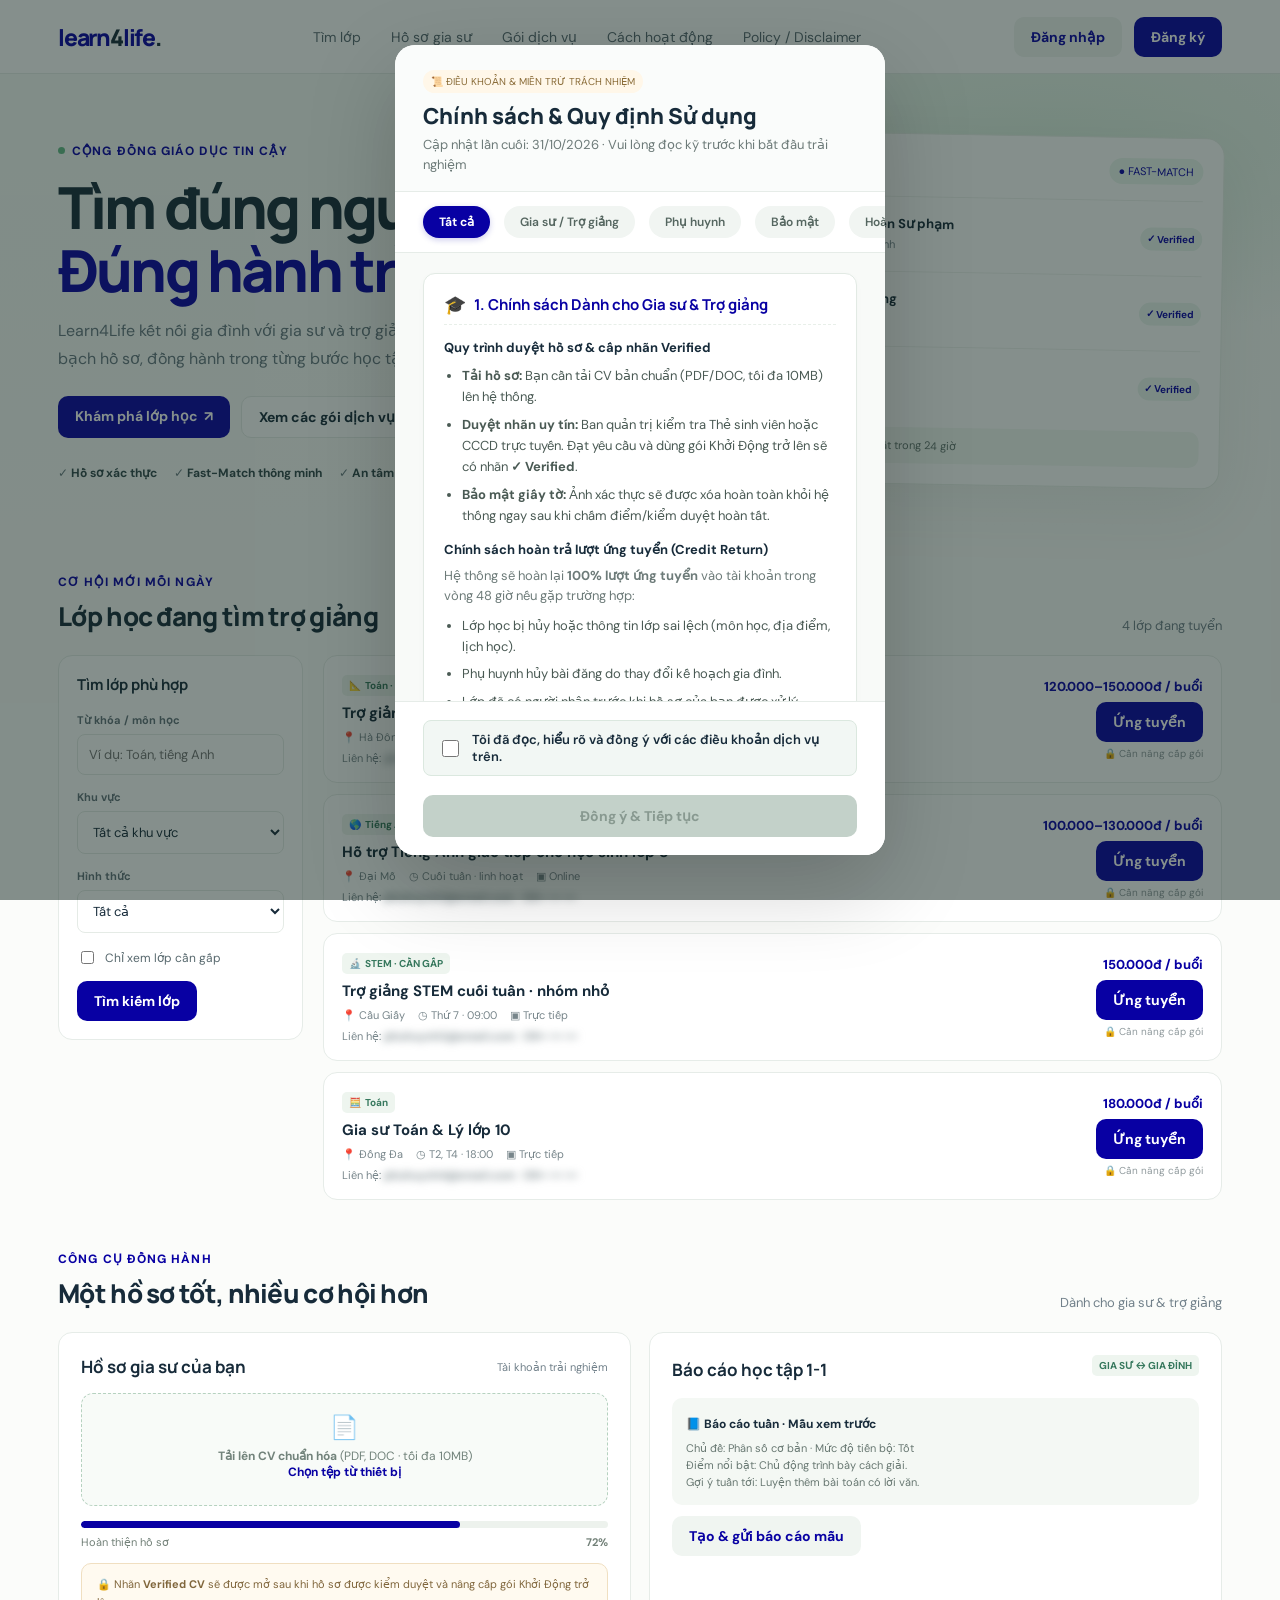
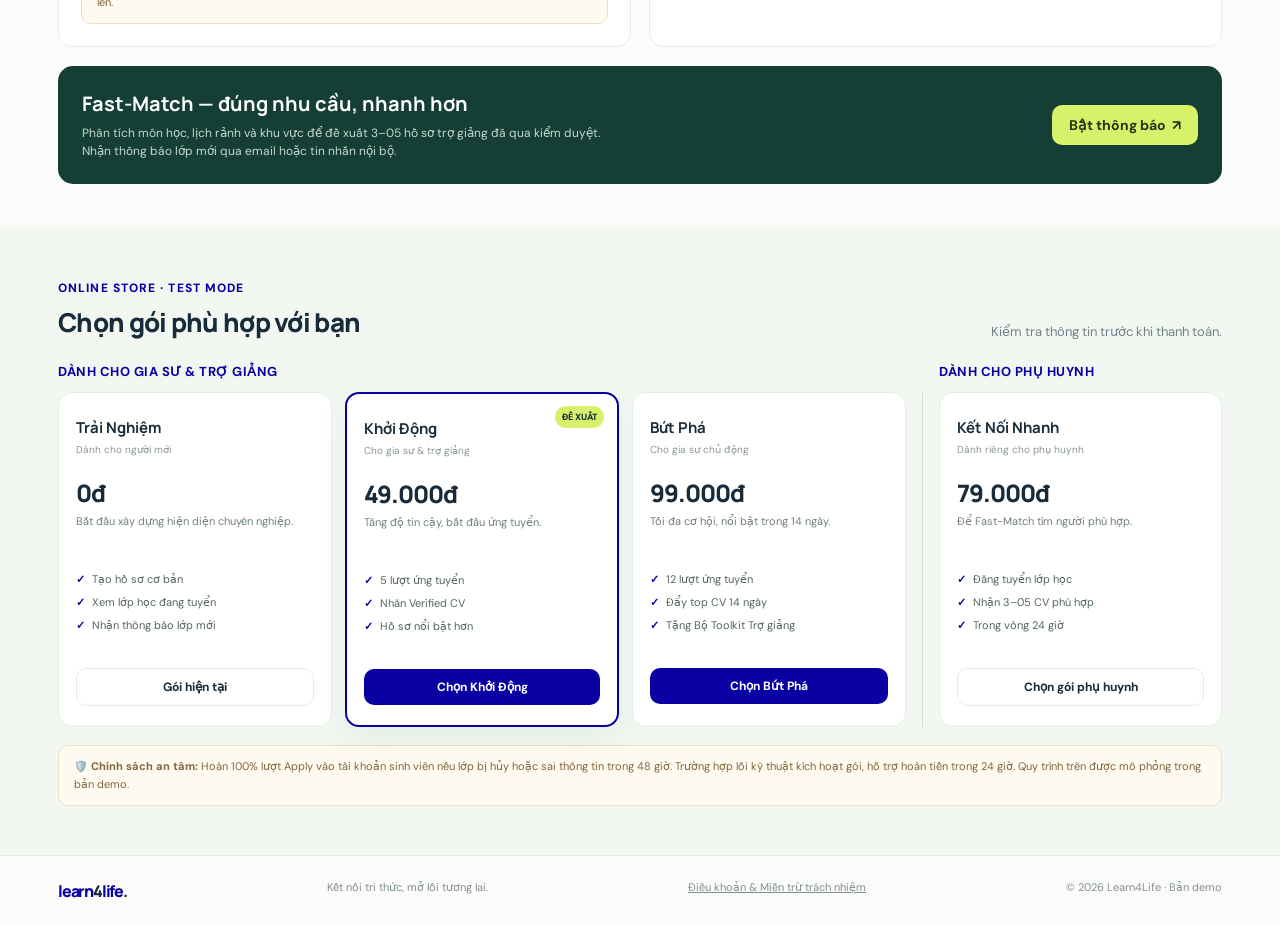
==== commit a171617d: "Rename demo2.html to index.html" ====
--- a/index.html
+++ b/index.html
@@ -19,11 +19,10 @@
                 <a href="#how" onclick="checkPolicyAndNavigate(event, '#how')">Cách hoạt động</a>
                 <a href="javascript:void(0)" onclick="openPolicyModal(false)">Policy / Disclaimer</a>
             </nav>
-            <div class="nav-right">
-                <button class="btn btn-light" onclick="notify('Bạn đang sử dụng tài khoản trải nghiệm.')">
-                    Đăng nhập
-                </button>
-                <div class="avatar">L</div>
+            <div class="nav-right" id="navRight">
+                <!-- Hiển thị mặc định khi chưa đăng nhập -->
+                <button class="btn btn-light" onclick="openAuthModal('login')">Đăng nhập</button>
+                <button class="btn btn-primary" onclick="openAuthModal('register')">Đăng ký</button>
             </div>
         </div>
     </header>
@@ -41,8 +40,10 @@
                         từng bước học tập.
                     </p>
                     <div class="hero-actions">
-                        <a class="btn btn-primary" href="#classes" onclick="checkPolicyAndNavigate(event, '#classes')">Khám phá lớp học&nbsp; ↗</a>
-                        <a class="btn btn-outline" href="#plans" onclick="checkPolicyAndNavigate(event, '#plans')">Xem các gói dịch vụ</a>
+                        <a class="btn btn-primary" href="#classes"
+                            onclick="checkPolicyAndNavigate(event, '#classes')">Khám phá lớp học&nbsp; ↗</a>
+                        <a class="btn btn-outline" href="#plans" onclick="checkPolicyAndNavigate(event, '#plans')">Xem
+                            các gói dịch vụ</a>
                     </div>
                     <div class="trust">
                         <span>✓ <b>Hồ sơ xác thực</b></span>
@@ -296,7 +297,8 @@
         <div class="shell footer-inner">
             <span class="brand" style="font-size:16px">learn<span>4</span>life<span>.</span></span>
             <span>Kết nối tri thức, mở lối tương lai.</span>
-            <a href="javascript:void(0)" onclick="openPolicyModal(false)" style="text-decoration: underline;">Điều khoản &
+            <a href="javascript:void(0)" onclick="openPolicyModal(false)" style="text-decoration: underline;">Điều khoản
+                &
                 Miễn trừ trách nhiệm</a>
             <span>© 2026 Learn4Life · Bản demo</span>
         </div>
@@ -338,11 +340,12 @@
     <div class="modal-backdrop" id="policyModal">
         <div class="modal modal-policy">
             <button class="close" id="policyCloseBtn" onclick="closePolicyModal()">×</button>
-            
+
             <div class="policy-header">
                 <span class="mode">📜 ĐIỀU KHOẢN & MIỄN TRỪ TRÁCH NHIỆM</span>
                 <h2>Chính sách & Quy định Sử dụng</h2>
-                <p class="policy-subtitle">Cập nhật lần cuối: 31/10/2026 · Vui lòng đọc kỹ trước khi bắt đầu trải nghiệm</p>
+                <p class="policy-subtitle">Cập nhật lần cuối: 31/10/2026 · Vui lòng đọc kỹ trước khi bắt đầu trải nghiệm
+                </p>
             </div>
 
             <!-- Tab Filter Policy -->
@@ -365,12 +368,15 @@
                             <h4>Quy trình duyệt hồ sơ & cấp nhãn Verified</h4>
                             <ul>
                                 <li><b>Tải hồ sơ:</b> Bạn cần tải CV bản chuẩn (PDF/DOC, tối đa 10MB) lên hệ thống.</li>
-                                <li><b>Duyệt nhãn uy tín:</b> Ban quản trị kiểm tra Thẻ sinh viên hoặc CCCD trực tuyến. Đạt yêu cầu và dùng gói Khởi Động trở lên sẽ có nhãn <b>✓ Verified</b>.</li>
-                                <li><b>Bảo mật giấy tờ:</b> Ảnh xác thực sẽ được xóa hoàn toàn khỏi hệ thống ngay sau khi chấm điểm/kiểm duyệt hoàn tất.</li>
+                                <li><b>Duyệt nhãn uy tín:</b> Ban quản trị kiểm tra Thẻ sinh viên hoặc CCCD trực tuyến.
+                                    Đạt yêu cầu và dùng gói Khởi Động trở lên sẽ có nhãn <b>✓ Verified</b>.</li>
+                                <li><b>Bảo mật giấy tờ:</b> Ảnh xác thực sẽ được xóa hoàn toàn khỏi hệ thống ngay sau
+                                    khi chấm điểm/kiểm duyệt hoàn tất.</li>
                             </ul>
 
                             <h4>Chính sách hoàn trả lượt ứng tuyển (Credit Return)</h4>
-                            <p>Hệ thống sẽ hoàn lại <b>100% lượt ứng tuyển</b> vào tài khoản trong vòng 48 giờ nếu gặp trường hợp:</p>
+                            <p>Hệ thống sẽ hoàn lại <b>100% lượt ứng tuyển</b> vào tài khoản trong vòng 48 giờ nếu gặp
+                                trường hợp:</p>
                             <ul>
                                 <li>Lớp học bị hủy hoặc thông tin lớp sai lệch (môn học, địa điểm, lịch học).</li>
                                 <li>Phụ huynh hủy bài đăng do thay đổi kế hoạch gia đình.</li>
@@ -379,7 +385,8 @@
 
                             <h4>Bộ Toolkit & Tính năng Đẩy Top CV</h4>
                             <ul>
-                                <li><b>Bộ Toolkit Trợ giảng:</b> Gửi qua email sau khi kích hoạt thành công gói Bứt Phá.</li>
+                                <li><b>Bộ Toolkit Trợ giảng:</b> Gửi qua email sau khi kích hoạt thành công gói Bứt Phá.
+                                </li>
                                 <li><b>Đẩy Top CV:</b> Ưu tiên hiển thị trên danh sách đề xuất trong vòng 14 ngày.</li>
                             </ul>
                         </div>
@@ -395,13 +402,17 @@
                         <div class="policy-card-body">
                             <h4>Thời gian giao nhận dịch vụ Fast-Match</h4>
                             <ul>
-                                <li>Sau khi đăng tuyển, hệ thống gửi <b>3–5 hồ sơ Trợ giảng phù hợp</b> trong vòng 24 giờ.</li>
+                                <li>Sau khi đăng tuyển, hệ thống gửi <b>3–5 hồ sơ Trợ giảng phù hợp</b> trong vòng 24
+                                    giờ.</li>
                                 <li>Phụ huynh được chủ động xem chi tiết, liên hệ trực tiếp với Trợ giảng.</li>
-                                <li>Nếu chưa hài lòng, phụ huynh có quyền yêu cầu hỗ trợ đề xuất thêm hồ sơ khác trong 48 giờ.</li>
+                                <li>Nếu chưa hài lòng, phụ huynh có quyền yêu cầu hỗ trợ đề xuất thêm hồ sơ khác trong
+                                    48 giờ.</li>
                             </ul>
 
                             <h4>Cam kết minh bạch thông tin</h4>
-                            <p>Mức thù lao (100.000đ – 180.000đ/buổi) và hình thức học (Trực tiếp / Online) luôn được hiển thị công khai. Mọi thỏa thuận chi tiết là giao dịch trực tiếp giữa gia đình và gia sư. Learn4Life không can thiệp vào các điều khoản cá nhân phát sinh ngoài nền tảng.</p>
+                            <p>Mức thù lao (100.000đ – 180.000đ/buổi) và hình thức học (Trực tiếp / Online) luôn được
+                                hiển thị công khai. Mọi thỏa thuận chi tiết là giao dịch trực tiếp giữa gia đình và gia
+                                sư. Learn4Life không can thiệp vào các điều khoản cá nhân phát sinh ngoài nền tảng.</p>
                         </div>
                     </div>
                 </div>
@@ -414,10 +425,12 @@
                         </div>
                         <div class="policy-card-body">
                             <h4>Ẩn thông tin liên hệ</h4>
-                            <p>Số điện thoại, email và địa chỉ nhà chi tiết được ẩn hoàn toàn khỏi danh sách công khai. Thông tin chỉ xuất hiện khi hai bên chủ động bấm chấp nhận kết nối.</p>
+                            <p>Số điện thoại, email và địa chỉ nhà chi tiết được ẩn hoàn toàn khỏi danh sách công khai.
+                                Thông tin chỉ xuất hiện khi hai bên chủ động bấm chấp nhận kết nối.</p>
 
                             <h4>Chính sách bảo vệ Beta Tester</h4>
-                            <p>Mọi thông tin cá nhân và giao dịch thử nghiệm trong bản Demo hoàn toàn được lưu giữ trong môi trường mô phỏng an toàn. Bạn có thể yêu cầu xóa dữ liệu cá nhân bất kỳ lúc nào.</p>
+                            <p>Mọi thông tin cá nhân và giao dịch thử nghiệm trong bản Demo hoàn toàn được lưu giữ trong
+                                môi trường mô phỏng an toàn. Bạn có thể yêu cầu xóa dữ liệu cá nhân bất kỳ lúc nào.</p>
                         </div>
                     </div>
                 </div>
@@ -429,8 +442,11 @@
                             <span class="icon">💸</span> 4. Chính sách Hoàn tiền Giả lập (Test Mode)
                         </div>
                         <div class="policy-card-body">
-                            <p>Website đang hoạt động ở chế độ <b>TEST MODE</b>. Không có bất kỳ giao dịch tài chính thật nào được phát sinh.</p>
-                            <p>Trường hợp gặp lỗi không kích hoạt được gói dịch vụ mô phỏng trong 24 giờ, hệ thống sẽ thực hiện thao tác hoàn tiền giả lập 100% trên bảng điều khiển để đảm bảo luồng trải nghiệm e-commerce chuẩn hóa.</p>
+                            <p>Website đang hoạt động ở chế độ <b>TEST MODE</b>. Không có bất kỳ giao dịch tài chính
+                                thật nào được phát sinh.</p>
+                            <p>Trường hợp gặp lỗi không kích hoạt được gói dịch vụ mô phỏng trong 24 giờ, hệ thống sẽ
+                                thực hiện thao tác hoàn tiền giả lập 100% trên bảng điều khiển để đảm bảo luồng trải
+                                nghiệm e-commerce chuẩn hóa.</p>
                         </div>
                     </div>
                 </div>
@@ -548,7 +564,7 @@
             const modal = document.getElementById('policyModal');
             const closeBtn = document.getElementById('policyCloseBtn');
             const agreeCheck = document.getElementById('policyAgreeCheckbox');
-            
+
             // Nếu đã đồng ý trước đó và mở xem lại từ footer/nav -> Tick sẵn ô
             if (hasAcceptedPolicy) {
                 agreeCheck.checked = true;
@@ -612,19 +628,211 @@
         }
 
         document.addEventListener('DOMContentLoaded', () => {
-        render(classes);
-        
-        // Nếu người dùng chưa từng nhấn đồng ý -> Bật Popup ngay lập tức
-        if (!hasAcceptedPolicy) {
-            setTimeout(() => {
-                openPolicyModal(true);
-            }, 300);
-        }
-    });
+            render(classes);
+
+            // Nếu người dùng chưa từng nhấn đồng ý -> Bật Popup ngay lập tức
+            if (!hasAcceptedPolicy) {
+                setTimeout(() => {
+                    openPolicyModal(true);
+                }, 300);
+            }
+        });
+
+        // Dữ liệu người dùng lưu tạm thời (hoặc lấy từ localStorage)
+        let currentUser = JSON.parse(localStorage.getItem('user_session')) || null;
+
+        // Khởi chạy khi tải trang
+        document.addEventListener('DOMContentLoaded', () => {
+            updateUserUI();
+        });
+
+        // Mở & Đóng Modal
+        function openAuthModal(tab = 'login') {
+            switchAuthTab(tab);
+            document.getElementById('authModal').classList.add('show');
+        }
+
+        function closeAuthModal() {
+            document.getElementById('authModal').classList.remove('show');
+        }
+
+        function switchAuthTab(tab) {
+            const isLogin = tab === 'login';
+            document.getElementById('tabLogin').classList.toggle('active', isLogin);
+            document.getElementById('tabRegister').classList.toggle('active', !isLogin);
+            document.getElementById('loginForm').style.display = isLogin ? 'block' : 'none';
+            document.getElementById('registerForm').style.display = !isLogin ? 'block' : 'none';
+        }
+
+        // Đăng xuất
+        function logout() {
+            localStorage.removeItem('user_session');
+            currentUser = null;
+            notify('Đã đăng xuất tài khoản.');
+            updateUserUI();
+        }
+
+        // Cập nhật giao diện theo Role (Phụ huynh vs Gia sư)
+        function updateUserUI() {
+            const navRight = document.getElementById('navRight');
+            const profileSection = document.getElementById('profile');
+            const plansTutor = document.querySelector('.plans-group:first-child');
+            const plansParent = document.querySelector('.plans-group:last-child');
+
+            if (currentUser) {
+                // Nav khi đã đăng nhập
+                const roleName = currentUser.role === 'parent' ? 'Phụ huynh' : 'Gia sư/Trợ giảng';
+                navRight.innerHTML = `
+            <span style="font-size:12px; font-weight:bold;">${currentUser.name} (${roleName})</span>
+            <div class="avatar">${currentUser.name.charAt(0).toUpperCase()}</div>
+            <button class="btn btn-outline" style="padding:6px 12px; font-size:12px;" onclick="logout()">Đăng xuất</button>
+        `;
+
+                if (currentUser.role === 'parent') {
+                    // Giao diện cho Phụ huynh
+                    if (profileSection) profileSection.style.display = 'none'; // Ẩn phần tạo hồ sơ gia sư
+                    if (plansTutor) plansTutor.style.display = 'none';       // Ẩn gói cước gia sư
+                    if (plansParent) plansParent.style.display = 'block';     // Hiện gói cước phụ huynh
+                } else {
+                    // Giao diện cho Gia sư / Trợ giảng
+                    if (profileSection) profileSection.style.display = 'block'; // Hiện phần hồ sơ gia sư
+                    if (plansTutor) plansTutor.style.display = 'block';
+                    if (plansParent) plansParent.style.display = 'none';      // Ẩn gói phụ huynh
+                }
+            } else {
+                // Chưa đăng nhập: Hiện mặc định
+                navRight.innerHTML = `
+            <button class="btn btn-light" onclick="openAuthModal('login')">Đăng nhập</button>
+            <button class="btn btn-primary" onclick="openAuthModal('register')">Đăng ký</button>
+        `;
+                if (profileSection) profileSection.style.display = 'block';
+                if (plansTutor) plansTutor.style.display = 'block';
+                if (plansParent) plansParent.style.display = 'block';
+            }
+        }
+
+        // Xử lý Đăng ký
+        function handleRegister(e) {
+            e.preventDefault();
+            const name = document.getElementById('regName').value.trim();
+            const email = document.getElementById('regEmail').value.trim().toLowerCase();
+            const pass = document.getElementById('regPass').value;
+            const role = document.getElementById('regRole').value;
+
+            // Lấy danh sách tài khoản đã đăng ký từ localStorage
+            let users = JSON.parse(localStorage.getItem('registered_users')) || [];
+
+            // Kiểm tra xem email đã tồn tại chưa
+            const isExist = users.some(u => u.email === email);
+            if (isExist) {
+                notify('Email này đã được đăng ký! Vui lòng chuyển sang Đăng nhập.');
+                switchAuthTab('login');
+                document.getElementById('loginEmail').value = email;
+                return;
+            }
+
+            // Lưu tài khoản mới
+            const newUser = { name, email, pass, role };
+            users.push(newUser);
+            localStorage.setItem('registered_users', JSON.stringify(users));
+
+            // Đăng nhập luôn cho người dùng sau khi đăng ký
+            const sessionUser = { name, email, role };
+            localStorage.setItem('user_session', JSON.stringify(sessionUser));
+            currentUser = sessionUser;
+
+            closeAuthModal();
+            notify(`Đăng ký thành công! Chào mừng ${name}.`);
+            updateUserUI();
+        }
+
+        // Xử lý Đăng nhập
+        function handleLogin(e) {
+            e.preventDefault();
+            const email = document.getElementById('loginEmail').value.trim().toLowerCase();
+            const pass = document.getElementById('loginPass').value;
+
+            // Lấy danh sách tài khoản đã đăng ký từ localStorage
+            let users = JSON.parse(localStorage.getItem('registered_users')) || [];
+
+            // Tìm tài khoản theo email
+            const user = users.find(u => u.email === email);
+
+            // Trường hợp 1: Chưa đăng ký tài khoản
+            if (!user) {
+                notify('Tài khoản chưa tồn tại! Vui lòng đăng ký tài khoản mới.');
+                switchAuthTab('register');
+                document.getElementById('regEmail').value = email; // Tự động điền email sang form đăng ký
+                return;
+            }
+
+            // Trường hợp 2: Sai mật khẩu
+            if (user.pass !== pass) {
+                notify('Mật khẩu không chính xác. Vui lòng thử lại!');
+                return;
+            }
+
+            // Trường hợp 3: Đăng nhập thành công
+            const sessionUser = { name: user.name, email: user.email, role: user.role };
+            localStorage.setItem('user_session', JSON.stringify(sessionUser));
+            currentUser = sessionUser;
+
+            closeAuthModal();
+            notify(`Đăng nhập thành công! Chào mừng ${user.name}.`);
+            updateUserUI();
+        }
 
         // Khởi chạy ban đầu
         render(classes);
     </script>
+
+    <!-- Modal Đăng nhập / Đăng ký -->
+    <div class="modal-backdrop" id="authModal" onclick="if(event.target===this)closeAuthModal()">
+        <div class="modal">
+            <button class="close" onclick="closeAuthModal()">×</button>
+            <div class="auth-tabs">
+                <button class="auth-tab active" id="tabLogin" onclick="switchAuthTab('login')">Đăng nhập</button>
+                <button class="auth-tab" id="tabRegister" onclick="switchAuthTab('register')">Đăng ký</button>
+            </div>
+
+            <!-- Form Đăng nhập -->
+            <form id="loginForm" onsubmit="handleLogin(event)">
+                <div class="field">
+                    <label>Email</label>
+                    <input type="email" id="loginEmail" placeholder="nhap@email.com" required />
+                </div>
+                <div class="field">
+                    <label>Mật khẩu</label>
+                    <input type="password" id="loginPass" placeholder="••••••••" required />
+                </div>
+                <button type="submit" class="btn btn-primary" style="width:100%">Đăng nhập</button>
+            </form>
+
+            <!-- Form Đăng ký -->
+            <form id="registerForm" onsubmit="handleRegister(event)" style="display:none;">
+                <div class="field">
+                    <label>Họ và tên</label>
+                    <input type="text" id="regName" placeholder="Nguyễn Văn A" required />
+                </div>
+                <div class="field">
+                    <label>Email</label>
+                    <input type="email" id="regEmail" placeholder="nhap@email.com" required />
+                </div>
+                <div class="field">
+                    <label>Mật khẩu</label>
+                    <input type="password" id="regPass" placeholder="••••••••" required />
+                </div>
+                <div class="field">
+                    <label>Bạn là:</label>
+                    <select id="regRole" required>
+                        <option value="tutor">Gia sư / Trợ giảng</option>
+                        <option value="parent">Phụ huynh</option>
+                    </select>
+                </div>
+                <button type="submit" class="btn btn-primary" style="width:100%">Tạo tài khoản</button>
+            </form>
+        </div>
+    </div>
 </body>
 
 </html>
--- a/style.css
+++ b/style.css
@@ -1218,4 +1218,56 @@
     .policy-footer-actions .btn {
         width: 100%;
     }
+}
+
+/* Auth Modal Style */
+.auth-tabs {
+    display: flex;
+    gap: 10px;
+    margin-bottom: 20px;
+    border-bottom: 2px solid var(--line);
+    padding-bottom: 8px;
+}
+
+.auth-tab {
+    flex: 1;
+    background: transparent;
+    border: none;
+    padding: 8px 0;
+    font-size: 15px;
+    font-weight: 700;
+    color: var(--muted);
+    cursor: pointer;
+    transition: all 0.2s ease;
+}
+
+.auth-tab.active {
+    color: var(--green);
+    border-bottom: 3px solid var(--green);
+}
+
+/* Auth Modal Styling */
+.auth-tabs {
+    display: flex;
+    gap: 10px;
+    border-bottom: 2px solid var(--line);
+    margin-bottom: 18px;
+}
+
+.auth-tab {
+    flex: 1;
+    padding: 10px;
+    background: none;
+    border: none;
+    font-weight: 700;
+    color: var(--muted);
+    font-size: 14px;
+    border-bottom: 2px solid transparent;
+    margin-bottom: -2px;
+    cursor: pointer;
+}
+
+.auth-tab.active {
+    color: var(--green);
+    border-bottom-color: var(--green);
 }
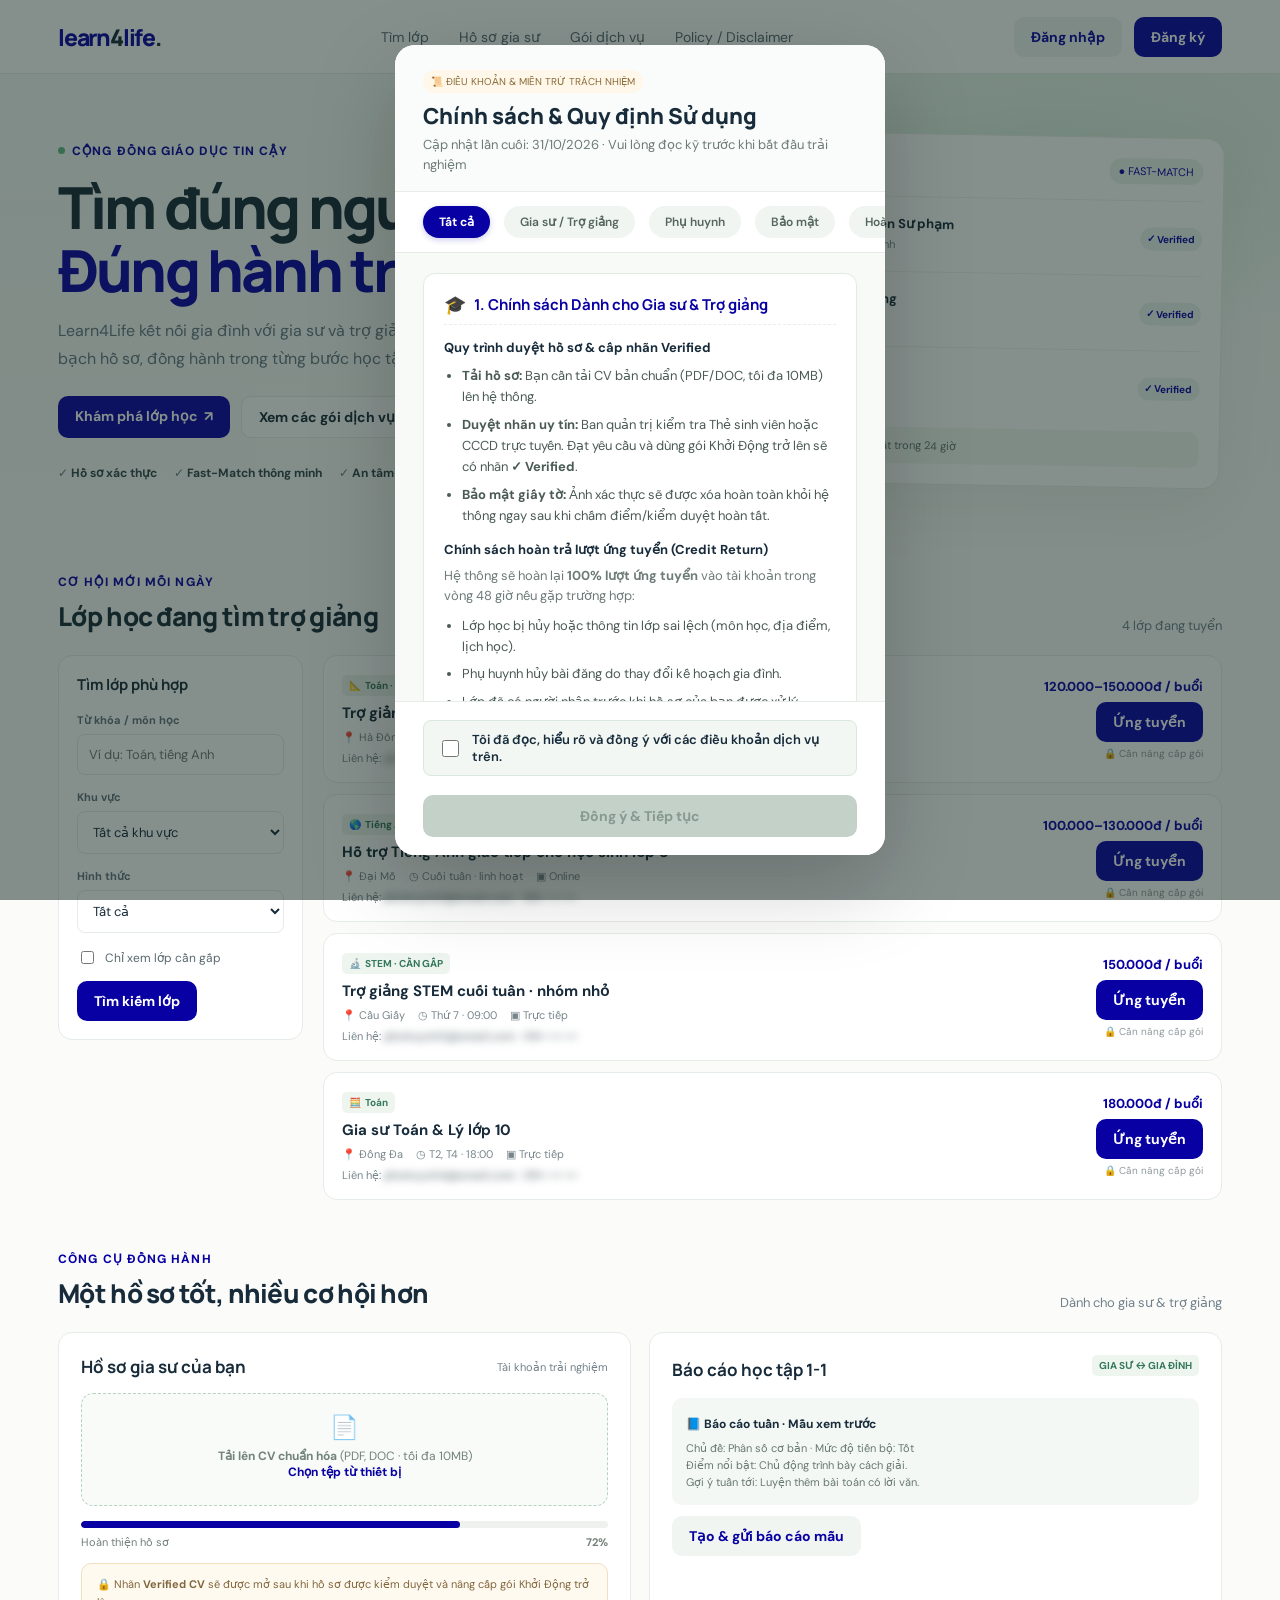
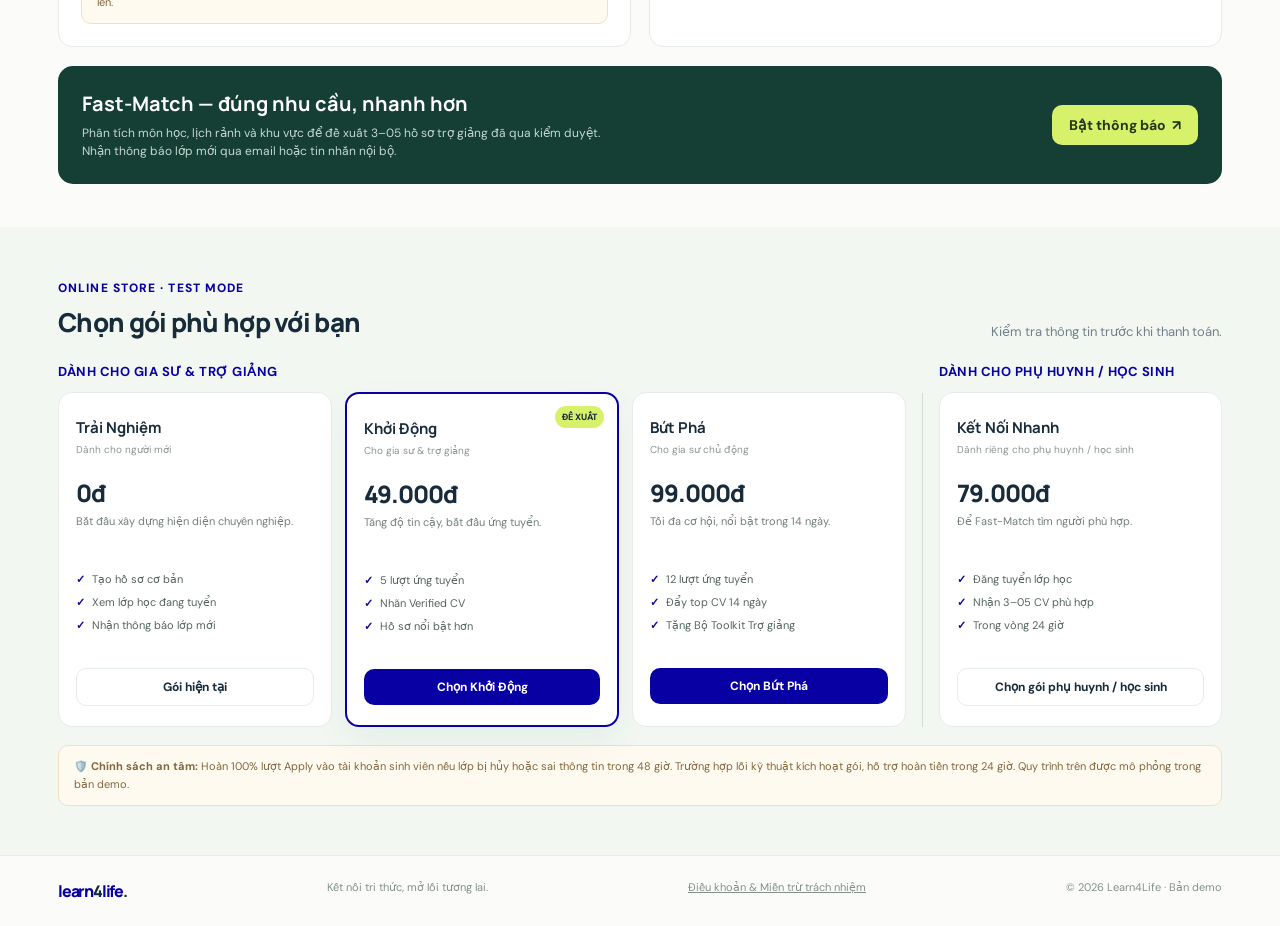
==== commit 64a66180: "Add files via upload" ====
--- a/index.html
+++ b/index.html
@@ -16,7 +16,6 @@
                 <a href="#classes" onclick="checkPolicyAndNavigate(event, '#classes')">Tìm lớp</a>
                 <a href="#profile" onclick="checkPolicyAndNavigate(event, '#profile')">Hồ sơ gia sư</a>
                 <a href="#plans" onclick="checkPolicyAndNavigate(event, '#plans')">Gói dịch vụ</a>
-                <a href="#how" onclick="checkPolicyAndNavigate(event, '#how')">Cách hoạt động</a>
                 <a href="javascript:void(0)" onclick="openPolicyModal(false)">Policy / Disclaimer</a>
             </nav>
             <div class="nav-right" id="navRight">
@@ -187,6 +186,7 @@
                         </button>
                     </div>
                 </div>
+
                 <div class="match-box" id="how">
                     <div>
                         <h3>Fast-Match — đúng nhu cầu, nhanh hơn</h3>
@@ -266,11 +266,11 @@
                     <div class="plans-divider"></div>
 
                     <div class="plans-group">
-                        <div class="group-title">Dành cho Phụ huynh</div>
+                        <div class="group-title">Dành cho Phụ huynh / Học sinh</div>
                         <div class="plans-subgrid parent-plans">
                             <article class="plan">
                                 <h3>Kết Nối Nhanh</h3>
-                                <div class="for">Dành riêng cho phụ huynh</div>
+                                <div class="for">Dành riêng cho phụ huynh / học sinh</div>
                                 <div class="price">79.000đ</div>
                                 <div class="plan-desc">Để Fast-Match tìm người phù hợp.</div>
                                 <ul>
@@ -279,7 +279,7 @@
                                     <li>Trong vòng 24 giờ</li>
                                 </ul>
                                 <button class="btn btn-outline" onclick="checkout('Kết Nối Nhanh',79000)">Chọn gói phụ
-                                    huynh</button>
+                                    huynh / học sinh</button>
                             </article>
                         </div>
                     </div>
@@ -304,38 +304,6 @@
         </div>
     </footer>
 
-    <!-- Modal Checkout -->
-    <div class="modal-backdrop" id="checkoutModal" onclick="if(event.target===this)closeCheckout()">
-        <div class="modal">
-            <button class="close" onclick="closeCheckout()">×</button>
-            <span class="mode">● TEST MODE · MÔ PHỎNG</span>
-            <h2 style="margin-top:13px">Xác nhận gói dịch vụ</h2>
-            <p>Đây là giao dịch thử nghiệm. Không nhập dữ liệu thẻ thật và không phát sinh thanh toán.</p>
-            <div class="checkout-summary">
-                <span id="checkoutName">Gói</span>
-                <b id="checkoutPrice">0đ</b>
-            </div>
-            <div class="field">
-                <label>Phương thức thanh toán thử nghiệm</label>
-                <select id="payMethod">
-                    <option>Thẻ ngân hàng (Test)</option>
-                    <option>Ví điện tử (Test)</option>
-                    <option>Chuyển khoản mô phỏng</option>
-                </select>
-            </div>
-            <div class="field">
-                <label>Email nhận xác nhận</label>
-                <input type="email" id="emailInput" placeholder="ban@email.com" />
-            </div>
-            <button class="btn btn-primary" onclick="completePayment()">
-                Thanh toán thử nghiệm&nbsp; →
-            </button>
-            <div class="subtle" style="text-align:center;margin-top:11px">
-                Mô phỏng luồng đơn hàng an toàn · Không thu tiền thật
-            </div>
-        </div>
-    </div>
-
     <!-- Modal Policy Nâng Cấp -->
     <div class="modal-backdrop" id="policyModal">
         <div class="modal modal-policy">
@@ -527,10 +495,14 @@
             }
         }
 
+        // Cập nhật hàm checkout trong demo2.html
         function checkout(name, price) {
-            document.getElementById('checkoutName').textContent = name;
-            document.getElementById('checkoutPrice').textContent = price.toLocaleString('vi-VN') + 'đ';
-            document.getElementById('checkoutModal').classList.add('show');
+            // 1. Lưu thông tin gói cước đã chọn vào localStorage
+            const planInfo = { name: name, price: price };
+            localStorage.setItem('selected_plan', JSON.stringify(planInfo));
+
+            // 2. Chuyển hướng người dùng sang trang checkout.html
+            window.location.href = 'checkout.html';
         }
 
         function closeCheckout() {
@@ -782,6 +754,18 @@
             updateUserUI();
         }
 
+        document.addEventListener('DOMContentLoaded', () => {
+            render(classes);
+
+            // Kiểm tra xem có phải vừa hoàn tất thanh toán từ checkout.html quay về không
+            const urlParams = new URLSearchParams(window.location.search);
+            if (urlParams.get('payment') === 'success') {
+                notify('🎉 Kích hoạt gói dịch vụ thành công!');
+                // Xóa param trên URL để không bị lặp lại khi F5
+                window.history.replaceState({}, document.title, window.location.pathname);
+            }
+        });
+
         // Khởi chạy ban đầu
         render(classes);
     </script>
@@ -826,7 +810,7 @@
                     <label>Bạn là:</label>
                     <select id="regRole" required>
                         <option value="tutor">Gia sư / Trợ giảng</option>
-                        <option value="parent">Phụ huynh</option>
+                        <option value="parent">Phụ huynh / Học sinh</option>
                     </select>
                 </div>
                 <button type="submit" class="btn btn-primary" style="width:100%">Tạo tài khoản</button>
@@ -835,4 +819,4 @@
     </div>
 </body>
 
-</html>
+</html>
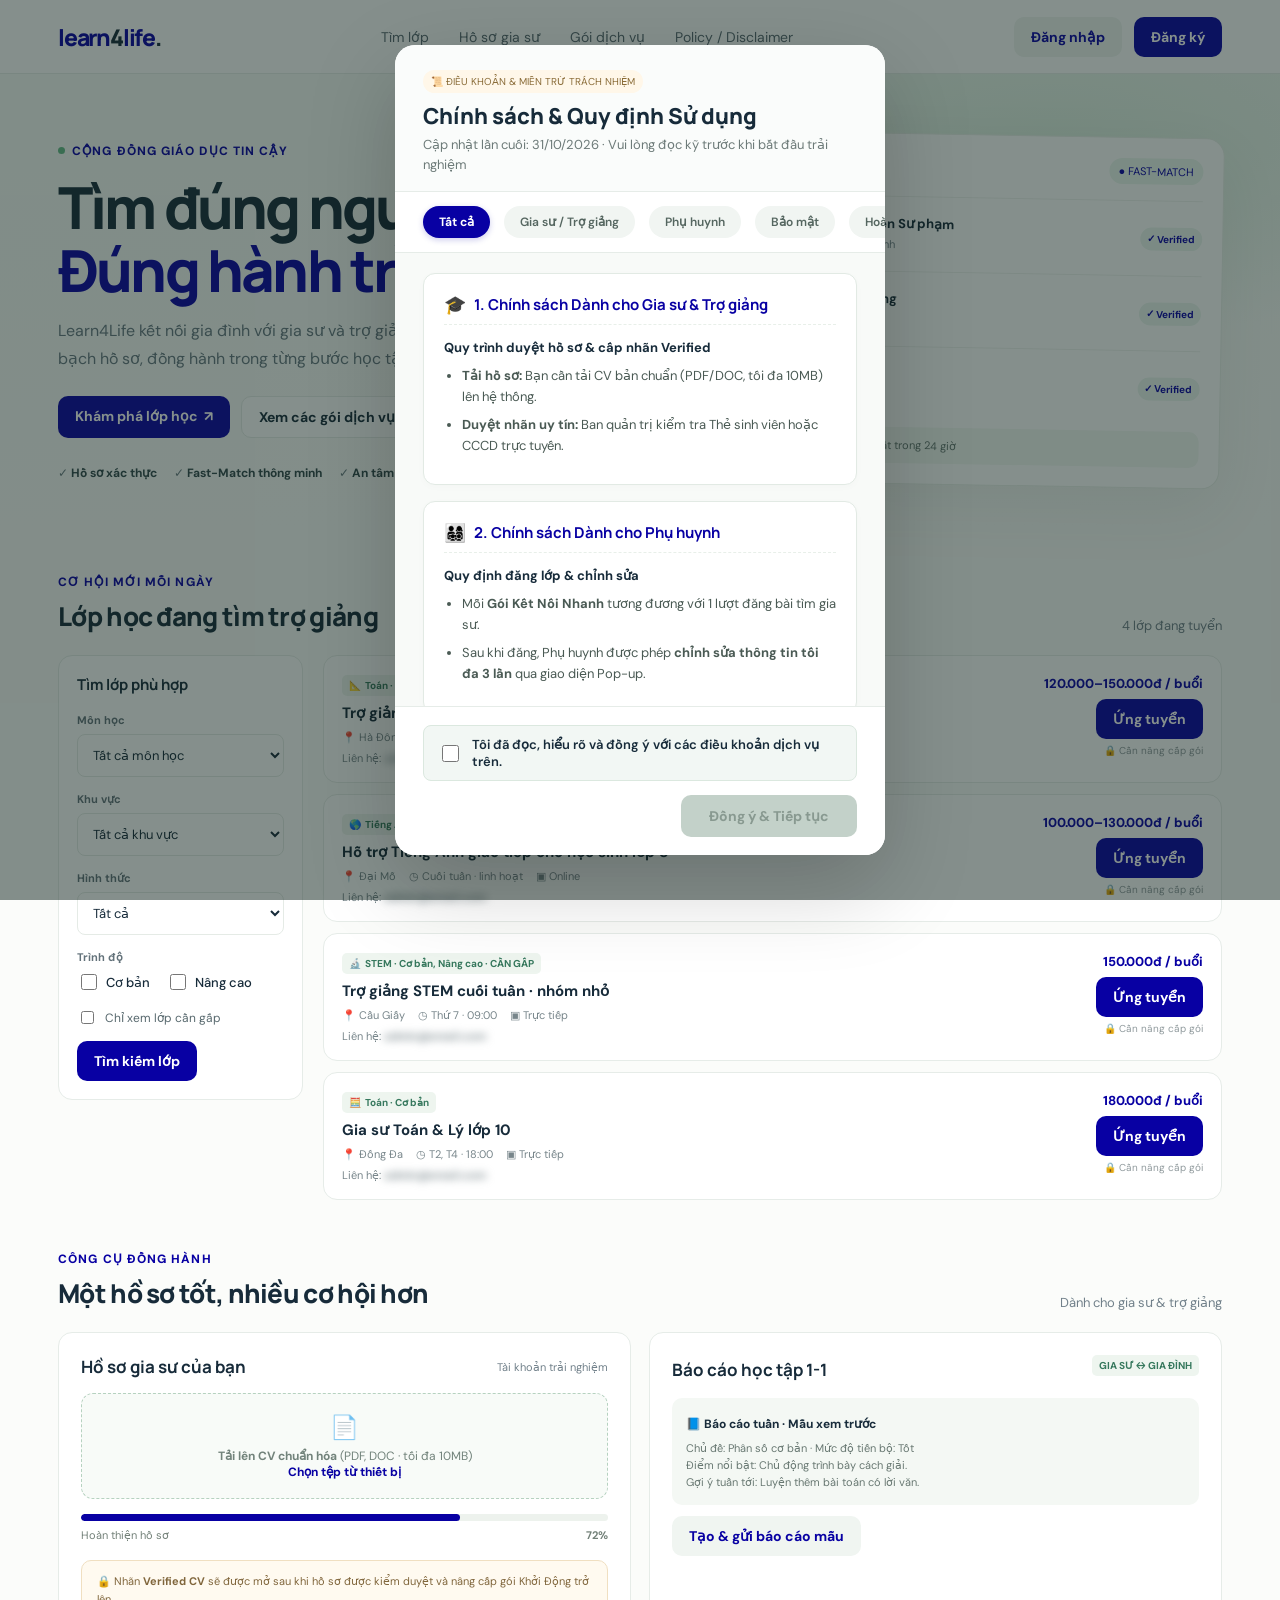
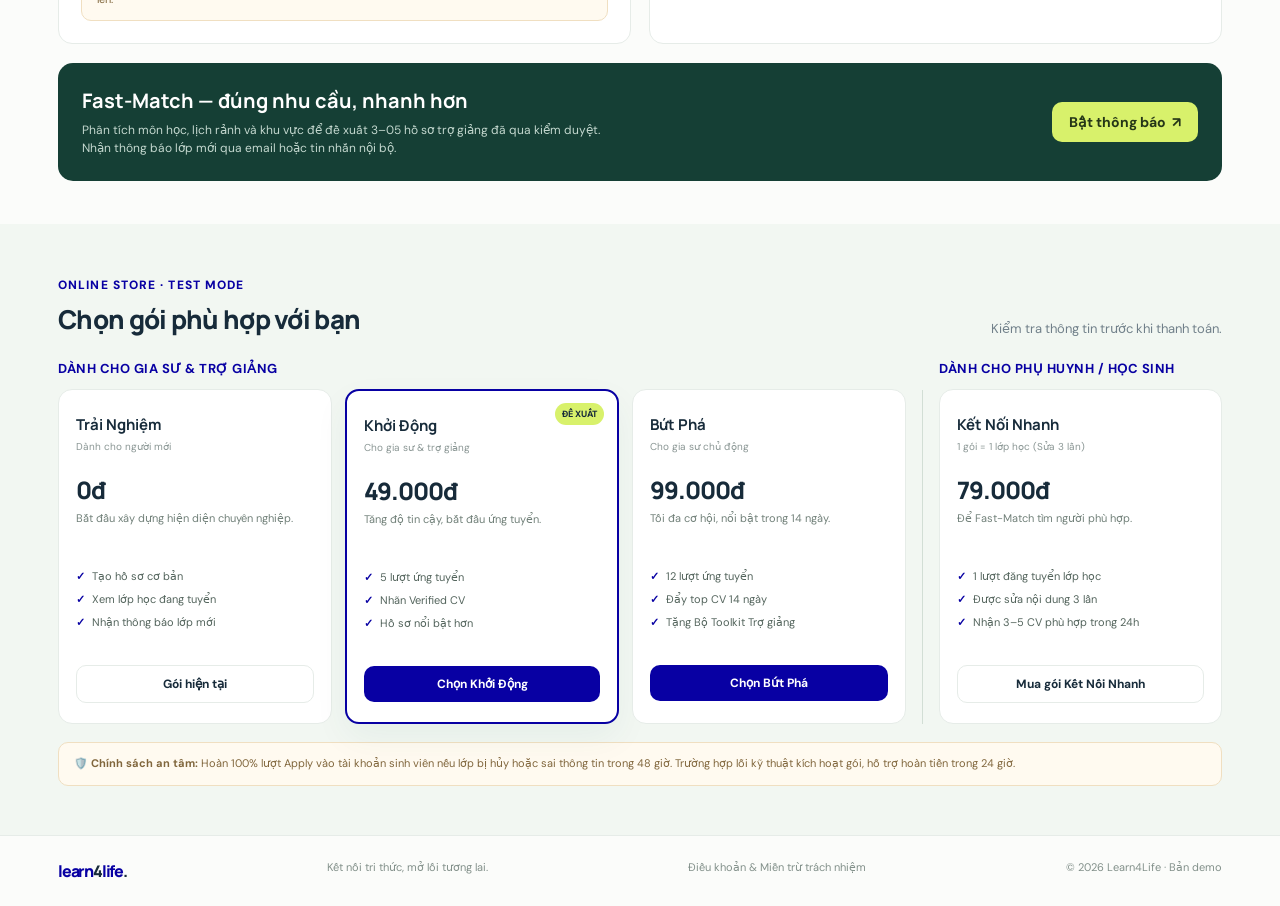
==== commit 3d6a9471: "Add files via upload" ====
--- a/index.html
+++ b/index.html
@@ -19,7 +19,6 @@
                 <a href="javascript:void(0)" onclick="openPolicyModal(false)">Policy / Disclaimer</a>
             </nav>
             <div class="nav-right" id="navRight">
-                <!-- Hiển thị mặc định khi chưa đăng nhập -->
                 <button class="btn btn-light" onclick="openAuthModal('login')">Đăng nhập</button>
                 <button class="btn btn-primary" onclick="openAuthModal('register')">Đăng ký</button>
             </div>
@@ -84,6 +83,7 @@
             </div>
         </section>
 
+        <!-- Section Tìm lớp học -->
         <section class="section" id="classes">
             <div class="shell">
                 <div class="section-head">
@@ -91,14 +91,24 @@
                         <div class="eyebrow">Cơ hội mới mỗi ngày</div>
                         <h2>Lớp học đang tìm trợ giảng</h2>
                     </div>
-                    <p id="resultCount">4 lớp đang tuyển</p>
+                    <p id="resultCount">0 lớp đang tuyển</p>
                 </div>
                 <div class="content-grid">
                     <aside class="filter-card">
                         <h3>Tìm lớp phù hợp</h3>
                         <div class="field">
-                            <label>Từ khóa / môn học</label>
-                            <input id="searchInput" placeholder="Ví dụ: Toán, tiếng Anh" />
+                            <label>Môn học</label>
+                            <select id="subjectFilter">
+                                <option value="">Tất cả môn học</option>
+                                <option value="Toán">Toán</option>
+                                <option value="Tiếng Anh">Tiếng Anh</option>
+                                <option value="Tiếng Việt">Tiếng Việt</option>
+                                <option value="Vật lý">Vật lý</option>
+                                <option value="Hóa học">Hóa học</option>
+                                <option value="Sinh học">Sinh học</option>
+                                <option value="STEM">STEM</option>
+                                <option value="Tin học">Tin học</option>
+                            </select>
                         </div>
                         <div class="field">
                             <label>Khu vực</label>
@@ -108,6 +118,10 @@
                                 <option>Ba Đình</option>
                                 <option>Hoàn Kiếm</option>
                                 <option>Hưng Yên</option>
+                                <option>Hà Đông</option>
+                                <option>Cầu Giấy</option>
+                                <option>Đống Đa</option>
+                                <option>Đại Mỗ</option>
                             </select>
                         </div>
                         <div class="field">
@@ -118,6 +132,15 @@
                                 <option>Online</option>
                             </select>
                         </div>
+
+                        <div class="field">
+                            <label>Trình độ</label>
+                            <div class="level-checkbox-group">
+                                <label><input type="checkbox" id="filterBasic" /> Cơ bản</label>
+                                <label><input type="checkbox" id="filterAdvanced" /> Nâng cao</label>
+                            </div>
+                        </div>
+
                         <label class="check">
                             <input type="checkbox" id="urgentFilter" /> Chỉ xem lớp cần gấp
                         </label>
@@ -133,7 +156,125 @@
             </div>
         </section>
 
-        <section class="section" id="profile" style="padding-top:4px">
+        <!-- Khu vực dành cho Phụ huynh đăng tìm gia sư -->
+        <section class="section section-tight" id="parentPostSection">
+            <div class="shell">
+                <div class="section-head">
+                    <div>
+                        <div class="eyebrow">Dành cho Phụ huynh / Học sinh</div>
+                        <h2>Đăng thông tin tìm gia sư & Fast-Match</h2>
+                    </div>
+                    <p>Kết nối 3–5 hồ sơ phù hợp trong 24 giờ</p>
+                </div>
+
+                <!-- Trạng thái 1: Chưa mua/hết lượt đăng gói Kết Nối Nhanh -->
+                <div id="parentLockedNotice" class="panel parent-locked-notice">
+                    <div class="parent-locked-icon">🔒</div>
+                    <h3 class="parent-locked-title">Bạn chưa có lượt đăng lớp học</h3>
+                    <p class="parent-locked-text">
+                        Nâng cấp hoặc mua thêm gói <b>Kết Nối Nhanh (79.000đ)</b> để nhận 1 lượt đăng lớp và 3 lần chỉnh sửa thông tin.
+                    </p>
+                    <a href="#plans" class="btn btn-primary" onclick="checkPolicyAndNavigate(event, '#plans')">Nâng cấp gói ngay &nbsp;→</a>
+                </div>
+
+                <!-- Trạng thái 2: Còn lượt đăng gói -> Hiện form nhập liệu -->
+                <div id="parentPostForm" class="panel">
+                    <div class="panel-title">
+                        <h3>Form gửi thông tin nhu cầu tìm gia sư</h3>
+                        <span class="tag tag-active-plan" id="postQuotaBadge">✓ Còn lượt đăng lớp</span>
+                    </div>
+                    <form onsubmit="handlePostClass(event)">
+                        <div class="post-form-grid">
+                            <div class="field">
+                                <label>Môn học</label>
+                                <select id="postSubject" required>
+                                    <option value="">Chọn môn học</option>
+                                    <option value="Toán">Toán</option>
+                                    <option value="Tiếng Anh">Tiếng Anh</option>
+                                    <option value="Tiếng Việt">Tiếng Việt</option>
+                                    <option value="Vật lý">Vật lý</option>
+                                    <option value="Hóa học">Hóa học</option>
+                                    <option value="Sinh học">Sinh học</option>
+                                    <option value="STEM">STEM</option>
+                                    <option value="Tin học">Tin học</option>
+                                </select>
+                            </div>
+                            <div class="field">
+                                <label>Khu vực / Địa điểm</label>
+                                <select id="postArea" required>
+                                    <option value="">Chọn khu vực</option>
+                                    <option>Ba Đình</option>
+                                    <option>Cầu Giấy</option>
+                                    <option>Đống Đa</option>
+                                    <option>Hai Bà Trưng</option>
+                                    <option>Hoàng Mai</option>
+                                    <option>Long Biên</option>
+                                    <option>Hà Đông</option>
+                                    <option>Tây Hồ</option>
+                                    <option>Thanh Xuân</option>
+                                    <option>Nam Từ Liêm</option>
+                                    <option>Bắc Từ Liêm</option>
+                                    <option>Online</option>
+                                </select>
+                            </div>
+                        </div>
+
+                        <div class="post-form-grid">
+                            <div class="field">
+                                <label>Lớp học</label>
+                                <select id="postGrade" required>
+                                    <option value="">Chọn lớp học</option>
+                                    <option>Lớp 1</option>
+                                    <option>Lớp 2</option>
+                                    <option>Lớp 3</option>
+                                    <option>Lớp 4</option>
+                                    <option>Lớp 5</option>
+                                    <option>Lớp 6</option>
+                                    <option>Lớp 7</option>
+                                    <option>Lớp 8</option>
+                                    <option>Lớp 9</option>
+                                    <option>Lớp 10</option>
+                                    <option>Lớp 11</option>
+                                    <option>Lớp 12</option>
+                                </select>
+                            </div>
+
+                            <div class="field">
+                                <label>Trình độ yêu cầu</label>
+                                <div class="level-checkbox-group">
+                                    <label><input type="checkbox" id="postLevelBasic" value="Cơ bản" /> Cơ bản</label>
+                                    <label><input type="checkbox" id="postLevelAdvanced" value="Nâng cao" /> Nâng cao</label>
+                                </div>
+                            </div>
+                        </div>
+
+                        <div class="post-form-grid">
+                            <div class="field">
+                                <label>Hình thức học</label>
+                                <select id="postType" required>
+                                    <option>Trực tiếp</option>
+                                    <option>Online</option>
+                                </select>
+                            </div>
+                            <div class="field">
+                                <label>Mức thù lao dự kiến (/buổi)</label>
+                                <input type="text" id="postPay" placeholder="Ví dụ: 150.000đ / buổi" required />
+                            </div>
+                        </div>
+
+                        <div class="field">
+                            <label>Lịch học & Yêu cầu thêm</label>
+                            <input type="text" id="postSchedule"
+                                placeholder="Ví dụ: T3, T5 hàng tuần từ 18h; Yêu cầu SV Sư phạm" required />
+                        </div>
+
+                        <button type="submit" class="btn btn-primary post-form-submit-btn">Đăng lớp ngay (Dùng 1 gói Kết Nối Nhanh) &nbsp;↗</button>
+                    </form>
+                </div>
+            </div>
+        </section>
+
+        <section class="section section-tight" id="profile">
             <div class="shell">
                 <div class="section-head">
                     <div>
@@ -153,7 +294,7 @@
                             <div><b>Tải lên CV chuẩn hóa</b> (PDF, DOC · tối đa 10MB)</div>
                             <label for="cvFile">Chọn tệp từ thiết bị</label>
                             <input id="cvFile" type="file" accept=".pdf,.doc,.docx" onchange="uploadCV(this)" />
-                            <div id="fileName" class="subtle" style="margin-top:7px"></div>
+                            <div id="fileName" class="subtle"></div>
                         </div>
                         <div class="profile-progress">
                             <div></div>
@@ -162,9 +303,8 @@
                             <span>Hoàn thiện hồ sơ</span>
                             <b>72%</b>
                         </div>
-                        <div class="notice" style="margin-top:14px">
-                            🔒 Nhãn <b>Verified CV</b> sẽ được mở sau khi hồ sơ được kiểm duyệt và nâng cấp gói Khởi
-                            Động trở lên.
+                        <div class="notice">
+                            🔒 Nhãn <b>Verified CV</b> sẽ được mở sau khi hồ sơ được kiểm duyệt và nâng cấp gói Khởi Động trở lên.
                         </div>
                     </div>
                     <div class="panel">
@@ -191,8 +331,7 @@
                     <div>
                         <h3>Fast-Match — đúng nhu cầu, nhanh hơn</h3>
                         <p>
-                            Phân tích môn học, lịch rảnh và khu vực để đề xuất 3–05 hồ sơ trợ giảng đã qua kiểm
-                            duyệt.<br />
+                            Phân tích môn học, lịch rảnh và khu vực để đề xuất 3–05 hồ sơ trợ giảng đã qua kiểm duyệt.<br />
                             Nhận thông báo lớp mới qua email hoặc tin nhắn nội bộ.
                         </p>
                     </div>
@@ -214,7 +353,6 @@
                     <p>Kiểm tra thông tin trước khi thanh toán.</p>
                 </div>
                 <div class="plans-wrapper">
-                    <!-- Nhóm gói dành cho Gia sư & Trợ giảng -->
                     <div class="plans-group">
                         <div class="group-title">Dành cho Gia sư & Trợ giảng</div>
                         <div class="plans-subgrid tutor-plans">
@@ -228,8 +366,7 @@
                                     <li>Xem lớp học đang tuyển</li>
                                     <li>Nhận thông báo lớp mới</li>
                                 </ul>
-                                <button class="btn btn-outline" onclick="notify('Bạn đang dùng gói Trải Nghiệm.')">Gói
-                                    hiện tại</button>
+                                <button class="btn btn-outline" onclick="notify('Bạn đang dùng gói Trải Nghiệm.')">Gói hiện tại</button>
                             </article>
 
                             <article class="plan featured">
@@ -243,8 +380,7 @@
                                     <li>Nhãn Verified CV</li>
                                     <li>Hồ sơ nổi bật hơn</li>
                                 </ul>
-                                <button class="btn btn-primary" onclick="checkout('Khởi Động',49000)">Chọn Khởi
-                                    Động</button>
+                                <button class="btn btn-primary" onclick="checkout('Khởi Động',49000)">Chọn Khởi Động</button>
                             </article>
 
                             <article class="plan">
@@ -257,8 +393,7 @@
                                     <li>Đẩy top CV 14 ngày</li>
                                     <li>Tặng Bộ Toolkit Trợ giảng</li>
                                 </ul>
-                                <button class="btn btn-primary" onclick="checkout('Bứt Phá',99000)">Chọn Bứt
-                                    Phá</button>
+                                <button class="btn btn-primary" onclick="checkout('Bứt Phá',99000)">Chọn Bứt Phá</button>
                             </article>
                         </div>
                     </div>
@@ -270,24 +405,21 @@
                         <div class="plans-subgrid parent-plans">
                             <article class="plan">
                                 <h3>Kết Nối Nhanh</h3>
-                                <div class="for">Dành riêng cho phụ huynh / học sinh</div>
+                                <div class="for">1 gói = 1 lớp học (Sửa 3 lần)</div>
                                 <div class="price">79.000đ</div>
                                 <div class="plan-desc">Để Fast-Match tìm người phù hợp.</div>
                                 <ul>
-                                    <li>Đăng tuyển lớp học</li>
-                                    <li>Nhận 3–05 CV phù hợp</li>
-                                    <li>Trong vòng 24 giờ</li>
+                                    <li>1 lượt đăng tuyển lớp học</li>
+                                    <li>Được sửa nội dung 3 lần</li>
+                                    <li>Nhận 3–5 CV phù hợp trong 24h</li>
                                 </ul>
-                                <button class="btn btn-outline" onclick="checkout('Kết Nối Nhanh',79000)">Chọn gói phụ
-                                    huynh / học sinh</button>
+                                <button class="btn btn-outline" onclick="checkout('Kết Nối Nhanh',79000)">Mua gói Kết Nối Nhanh</button>
                             </article>
                         </div>
                     </div>
                 </div>
                 <div class="notice">
-                    🛡️ <b>Chính sách an tâm:</b> Hoàn 100% lượt Apply vào tài khoản sinh viên nếu lớp bị hủy hoặc sai
-                    thông tin trong 48 giờ. Trường hợp lỗi kỹ thuật kích hoạt gói, hỗ trợ hoàn tiền trong 24 giờ. Quy
-                    trình trên được mô phỏng trong bản demo.
+                    🛡️ <b>Chính sách an tâm:</b> Hoàn 100% lượt Apply vào tài khoản sinh viên nếu lớp bị hủy hoặc sai thông tin trong 48 giờ. Trường hợp lỗi kỹ thuật kích hoạt gói, hỗ trợ hoàn tiền trong 24 giờ.
                 </div>
             </div>
         </section>
@@ -295,28 +427,22 @@
 
     <footer class="footer">
         <div class="shell footer-inner">
-            <span class="brand" style="font-size:16px">learn<span>4</span>life<span>.</span></span>
+            <span class="brand brand-footer">learn<span>4</span>life<span>.</span></span>
             <span>Kết nối tri thức, mở lối tương lai.</span>
-            <a href="javascript:void(0)" onclick="openPolicyModal(false)" style="text-decoration: underline;">Điều khoản
-                &
-                Miễn trừ trách nhiệm</a>
+            <a href="javascript:void(0)" onclick="openPolicyModal(false)">Điều khoản & Miễn trừ trách nhiệm</a>
             <span>© 2026 Learn4Life · Bản demo</span>
         </div>
     </footer>
 
-    <!-- Modal Policy Nâng Cấp -->
+    <!-- Modal Policy -->
     <div class="modal-backdrop" id="policyModal">
         <div class="modal modal-policy">
             <button class="close" id="policyCloseBtn" onclick="closePolicyModal()">×</button>
-
             <div class="policy-header">
                 <span class="mode">📜 ĐIỀU KHOẢN & MIỄN TRỪ TRÁCH NHIỆM</span>
                 <h2>Chính sách & Quy định Sử dụng</h2>
-                <p class="policy-subtitle">Cập nhật lần cuối: 31/10/2026 · Vui lòng đọc kỹ trước khi bắt đầu trải nghiệm
-                </p>
+                <p class="policy-subtitle">Cập nhật lần cuối: 31/10/2026 · Vui lòng đọc kỹ trước khi bắt đầu trải nghiệm</p>
             </div>
-
-            <!-- Tab Filter Policy -->
             <div class="policy-tabs">
                 <button class="policy-tab active" onclick="switchPolicyTab('all', this)">Tất cả</button>
                 <button class="policy-tab" onclick="switchPolicyTab('ta', this)">Gia sư / Trợ giảng</button>
@@ -324,156 +450,362 @@
                 <button class="policy-tab" onclick="switchPolicyTab('privacy', this)">Bảo mật</button>
                 <button class="policy-tab" onclick="switchPolicyTab('refund', this)">Hoàn tiền</button>
             </div>
-
             <div class="policy-content" id="policyContent">
-                <!-- Section 1 -->
                 <div class="policy-section" data-cat="ta">
                     <div class="policy-card">
-                        <div class="policy-card-title">
-                            <span class="icon">🎓</span> 1. Chính sách Dành cho Gia sư & Trợ giảng
-                        </div>
+                        <div class="policy-card-title"><span class="icon">🎓</span> 1. Chính sách Dành cho Gia sư & Trợ giảng</div>
                         <div class="policy-card-body">
                             <h4>Quy trình duyệt hồ sơ & cấp nhãn Verified</h4>
                             <ul>
                                 <li><b>Tải hồ sơ:</b> Bạn cần tải CV bản chuẩn (PDF/DOC, tối đa 10MB) lên hệ thống.</li>
-                                <li><b>Duyệt nhãn uy tín:</b> Ban quản trị kiểm tra Thẻ sinh viên hoặc CCCD trực tuyến.
-                                    Đạt yêu cầu và dùng gói Khởi Động trở lên sẽ có nhãn <b>✓ Verified</b>.</li>
-                                <li><b>Bảo mật giấy tờ:</b> Ảnh xác thực sẽ được xóa hoàn toàn khỏi hệ thống ngay sau
-                                    khi chấm điểm/kiểm duyệt hoàn tất.</li>
+                                <li><b>Duyệt nhãn uy tín:</b> Ban quản trị kiểm tra Thẻ sinh viên hoặc CCCD trực tuyến.</li>
                             </ul>
-
-                            <h4>Chính sách hoàn trả lượt ứng tuyển (Credit Return)</h4>
-                            <p>Hệ thống sẽ hoàn lại <b>100% lượt ứng tuyển</b> vào tài khoản trong vòng 48 giờ nếu gặp
-                                trường hợp:</p>
-                            <ul>
-                                <li>Lớp học bị hủy hoặc thông tin lớp sai lệch (môn học, địa điểm, lịch học).</li>
-                                <li>Phụ huynh hủy bài đăng do thay đổi kế hoạch gia đình.</li>
-                                <li>Lớp đã có người nhận trước khi hồ sơ của bạn được xử lý.</li>
-                            </ul>
-
-                            <h4>Bộ Toolkit & Tính năng Đẩy Top CV</h4>
-                            <ul>
-                                <li><b>Bộ Toolkit Trợ giảng:</b> Gửi qua email sau khi kích hoạt thành công gói Bứt Phá.
-                                </li>
-                                <li><b>Đẩy Top CV:</b> Ưu tiên hiển thị trên danh sách đề xuất trong vòng 14 ngày.</li>
-                            </ul>
-                        </div>
-                    </div>
-                </div>
-
-                <!-- Section 2 -->
+                        </div>
+                    </div>
+                </div>
                 <div class="policy-section" data-cat="parent">
                     <div class="policy-card">
-                        <div class="policy-card-title">
-                            <span class="icon">👨‍👩‍👧‍👦</span> 2. Chính sách Dành cho Phụ huynh
-                        </div>
+                        <div class="policy-card-title"><span class="icon">👨‍👩‍👧‍👦</span> 2. Chính sách Dành cho Phụ huynh</div>
                         <div class="policy-card-body">
-                            <h4>Thời gian giao nhận dịch vụ Fast-Match</h4>
+                            <h4>Quy định đăng lớp & chỉnh sửa</h4>
                             <ul>
-                                <li>Sau khi đăng tuyển, hệ thống gửi <b>3–5 hồ sơ Trợ giảng phù hợp</b> trong vòng 24
-                                    giờ.</li>
-                                <li>Phụ huynh được chủ động xem chi tiết, liên hệ trực tiếp với Trợ giảng.</li>
-                                <li>Nếu chưa hài lòng, phụ huynh có quyền yêu cầu hỗ trợ đề xuất thêm hồ sơ khác trong
-                                    48 giờ.</li>
+                                <li>Mỗi <b>Gói Kết Nối Nhanh</b> tương đương với 1 lượt đăng bài tìm gia sư.</li>
+                                <li>Sau khi đăng, Phụ huynh được phép <b>chỉnh sửa thông tin tối đa 3 lần</b> qua giao diện Pop-up.</li>
                             </ul>
-
-                            <h4>Cam kết minh bạch thông tin</h4>
-                            <p>Mức thù lao (100.000đ – 180.000đ/buổi) và hình thức học (Trực tiếp / Online) luôn được
-                                hiển thị công khai. Mọi thỏa thuận chi tiết là giao dịch trực tiếp giữa gia đình và gia
-                                sư. Learn4Life không can thiệp vào các điều khoản cá nhân phát sinh ngoài nền tảng.</p>
-                        </div>
-                    </div>
-                </div>
-
-                <!-- Section 3 -->
-                <div class="policy-section" data-cat="privacy">
-                    <div class="policy-card">
-                        <div class="policy-card-title">
-                            <span class="icon">🔒</span> 3. Bảo mật & Bảo vệ Người dùng
-                        </div>
-                        <div class="policy-card-body">
-                            <h4>Ẩn thông tin liên hệ</h4>
-                            <p>Số điện thoại, email và địa chỉ nhà chi tiết được ẩn hoàn toàn khỏi danh sách công khai.
-                                Thông tin chỉ xuất hiện khi hai bên chủ động bấm chấp nhận kết nối.</p>
-
-                            <h4>Chính sách bảo vệ Beta Tester</h4>
-                            <p>Mọi thông tin cá nhân và giao dịch thử nghiệm trong bản Demo hoàn toàn được lưu giữ trong
-                                môi trường mô phỏng an toàn. Bạn có thể yêu cầu xóa dữ liệu cá nhân bất kỳ lúc nào.</p>
-                        </div>
-                    </div>
-                </div>
-
-                <!-- Section 4 -->
-                <div class="policy-section" data-cat="refund">
-                    <div class="policy-card">
-                        <div class="policy-card-title">
-                            <span class="icon">💸</span> 4. Chính sách Hoàn tiền Giả lập (Test Mode)
-                        </div>
-                        <div class="policy-card-body">
-                            <p>Website đang hoạt động ở chế độ <b>TEST MODE</b>. Không có bất kỳ giao dịch tài chính
-                                thật nào được phát sinh.</p>
-                            <p>Trường hợp gặp lỗi không kích hoạt được gói dịch vụ mô phỏng trong 24 giờ, hệ thống sẽ
-                                thực hiện thao tác hoàn tiền giả lập 100% trên bảng điều khiển để đảm bảo luồng trải
-                                nghiệm e-commerce chuẩn hóa.</p>
                         </div>
                     </div>
                 </div>
             </div>
-
-            <!-- Footer hành động của Modal -->
             <div class="policy-footer">
                 <label class="policy-agree-check" id="agreeContainer">
                     <input type="checkbox" id="policyAgreeCheckbox" onchange="toggleAgreeButton(this.checked)" />
                     <span>Tôi đã đọc, hiểu rõ và đồng ý với các điều khoản dịch vụ trên.</span>
                 </label>
-
                 <div class="policy-footer-actions">
-                    <button class="btn btn-primary" id="btnAcceptPolicy" disabled onclick="acceptPolicyAndContinue()">
-                        Đồng ý & Tiếp tục
-                    </button>
+                    <button class="btn btn-primary" id="btnAcceptPolicy" disabled onclick="acceptPolicyAndContinue()">Đồng ý & Tiếp tục</button>
                 </div>
             </div>
         </div>
     </div>
 
+    <!-- Modal Pop-up Chỉnh Sửa Lớp Học -->
+    <div class="modal-backdrop" id="editClassModal">
+        <div class="modal modal-wide">
+            <button class="close" onclick="closeEditModal()">×</button>
+            <h2>Chỉnh sửa thông tin lớp học</h2>
+            <p id="editLimitNotice" class="modal-notice"></p>
+            
+            <form onsubmit="handleSaveEditClass(event)">
+                <input type="hidden" id="editClassId" />
+                <div class="field">
+                    <label>Tiêu đề bài đăng</label>
+                    <input type="text" id="editTitle" required />
+                </div>
+                <div class="post-form-grid">
+                    <div class="field">
+                        <label>Môn học</label>
+                        <select id="editSubject" required>
+                            <option value="Toán">Toán</option>
+                            <option value="Tiếng Anh">Tiếng Anh</option>
+                            <option value="Tiếng Việt">Tiếng Việt</option>
+                            <option value="Vật lý">Vật lý</option>
+                            <option value="Hóa học">Hóa học</option>
+                            <option value="Sinh học">Sinh học</option>
+                            <option value="STEM">STEM</option>
+                            <option value="Tin học">Tin học</option>
+                        </select>
+                    </div>
+                    <div class="field">
+                        <label>Khu vực</label>
+                        <select id="editArea" required>
+                            <option>Ba Đình</option>
+                            <option>Cầu Giấy</option>
+                            <option>Đống Đa</option>
+                            <option>Hai Bà Trưng</option>
+                            <option>Hoàng Mai</option>
+                            <option>Long Biên</option>
+                            <option>Hà Đông</option>
+                            <option>Tây Hồ</option>
+                            <option>Thanh Xuân</option>
+                            <option>Nam Từ Liêm</option>
+                            <option>Bắc Từ Liêm</option>
+                            <option>Online</option>
+                        </select>
+                    </div>
+                </div>
+
+                <div class="post-form-grid">
+                    <div class="field">
+                        <label>Hình thức</label>
+                        <select id="editType" required>
+                            <option>Trực tiếp</option>
+                            <option>Online</option>
+                        </select>
+                    </div>
+                    <div class="field">
+                        <label>Thù lao</label>
+                        <input type="text" id="editPay" required />
+                    </div>
+                </div>
+
+                <div class="field">
+                    <label>Lịch học & Yêu cầu</label>
+                    <input type="text" id="editSchedule" required />
+                </div>
+
+                <div class="modal-footer-actions">
+                    <button type="button" class="btn btn-outline" onclick="closeEditModal()">Hủy</button>
+                    <button type="submit" class="btn btn-primary" id="saveEditBtn">Lưu thay đổi</button>
+                </div>
+            </form>
+        </div>
+    </div>
+
+    <!-- Modal Auth -->
+    <div class="modal-backdrop" id="authModal" onclick="if(event.target===this)closeAuthModal()">
+        <div class="modal">
+            <button class="close" onclick="closeAuthModal()">×</button>
+            <div class="auth-tabs">
+                <button class="auth-tab active" id="tabLogin" onclick="switchAuthTab('login')">Đăng nhập</button>
+                <button class="auth-tab" id="tabRegister" onclick="switchAuthTab('register')">Đăng ký</button>
+            </div>
+
+            <form id="loginForm" onsubmit="handleLogin(event)">
+                <div class="field">
+                    <label>Email</label>
+                    <input type="email" id="loginEmail" placeholder="nhap@email.com" required />
+                </div>
+                <div class="field">
+                    <label>Mật khẩu</label>
+                    <input type="password" id="loginPass" placeholder="••••••••" required />
+                </div>
+                <button type="submit" class="btn btn-primary btn-full">Đăng nhập</button>
+            </form>
+
+            <form id="registerForm" onsubmit="handleRegister(event)" style="display:none;">
+                <div class="field">
+                    <label>Họ và tên</label>
+                    <input type="text" id="regName" placeholder="Nguyễn Văn A" required />
+                </div>
+                <div class="field">
+                    <label>Email</label>
+                    <input type="email" id="regEmail" placeholder="nhap@email.com" required />
+                </div>
+                <div class="field">
+                    <label>Mật khẩu</label>
+                    <input type="password" id="regPass" placeholder="••••••••" required />
+                </div>
+                <div class="field">
+                    <label>Bạn là:</label>
+                    <select id="regRole" required>
+                        <option value="tutor">Gia sư / Trợ giảng</option>
+                        <option value="parent">Phụ huynh / Học sinh</option>
+                    </select>
+                </div>
+                <button type="submit" class="btn btn-primary btn-full">Tạo tài khoản</button>
+            </form>
+        </div>
+    </div>
+
     <div class="toast" id="toast"></div>
 
     <script>
-        // Dữ liệu lớp học
-        const classes = [
-            { title: 'Trợ giảng Toán lớp 6 · chương trình nâng cao', subject: 'Toán', area: 'Hà Đông', type: 'Trực tiếp', pay: '120.000–150.000đ / buổi', schedule: 'T3, T5 · 17:30', urgent: true, icon: '📐' },
-            { title: 'Hỗ trợ Tiếng Anh giao tiếp cho học sinh lớp 8', subject: 'Tiếng Anh', area: 'Đại Mỗ', type: 'Online', pay: '100.000–130.000đ / buổi', schedule: 'Cuối tuần · linh hoạt', urgent: false, icon: '🌎' },
-            { title: 'Trợ giảng STEM cuối tuần · nhóm nhỏ', subject: 'STEM', area: 'Cầu Giấy', type: 'Trực tiếp', pay: '150.000đ / buổi', schedule: 'Thứ 7 · 09:00', urgent: true, icon: '🔬' },
-            { title: 'Gia sư Toán & Lý lớp 10', subject: 'Toán', area: 'Đống Đa', type: 'Trực tiếp', pay: '180.000đ / buổi', schedule: 'T2, T4 · 18:00', urgent: false, icon: '🧮' }
+        const initialClasses = [
+            { id: 1, ownerEmail: 'admin@email.com', title: 'Trợ giảng Toán lớp 6 · chương trình nâng cao', subject: 'Toán', grade: 'Lớp 6', levels: ['Nâng cao'], area: 'Hà Đông', type: 'Trực tiếp', pay: '120.000–150.000đ / buổi', schedule: 'T3, T5 · 17:30', urgent: true, icon: '📐', editCount: 0 },
+            { id: 2, ownerEmail: 'admin@email.com', title: 'Hỗ trợ Tiếng Anh giao tiếp cho học sinh lớp 8', subject: 'Tiếng Anh', grade: 'Lớp 8', levels: ['Cơ bản'], area: 'Đại Mỗ', type: 'Online', pay: '100.000–130.000đ / buổi', schedule: 'Cuối tuần · linh hoạt', urgent: false, icon: '🌎', editCount: 0 },
+            { id: 3, ownerEmail: 'admin@email.com', title: 'Trợ giảng STEM cuối tuần · nhóm nhỏ', subject: 'STEM', grade: 'Lớp 9', levels: ['Cơ bản', 'Nâng cao'], area: 'Cầu Giấy', type: 'Trực tiếp', pay: '150.000đ / buổi', schedule: 'Thứ 7 · 09:00', urgent: true, icon: '🔬', editCount: 0 },
+            { id: 4, ownerEmail: 'admin@email.com', title: 'Gia sư Toán & Lý lớp 10', subject: 'Toán', grade: 'Lớp 10', levels: ['Cơ bản'], area: 'Đống Đa', type: 'Trực tiếp', pay: '180.000đ / buổi', schedule: 'T2, T4 · 18:00', urgent: false, icon: '🧮', editCount: 0 }
         ];
 
-        // Trạng thái chấp nhận Policy
-        let hasAcceptedPolicy = localStorage.getItem('policy_accepted') === 'true';
-        let pendingTargetHash = null;
+        let storedClasses = JSON.parse(localStorage.getItem('posted_classes'));
+        let currentUser = JSON.parse(localStorage.getItem('user_session')) || null;
+        if (!storedClasses || storedClasses.length === 0) {
+            localStorage.setItem('posted_classes', JSON.stringify(initialClasses));
+            storedClasses = initialClasses;
+        }
+
+        let classes = storedClasses;
 
         function render(list) {
             const box = document.getElementById('classList');
             box.innerHTML = '';
-            list.forEach((c, i) => {
-                box.insertAdjacentHTML('beforeend', `<article class="class-card"><div class="class-main"><span class="tag">${c.icon} &nbsp;${c.subject}${c.urgent ? ' · CẦN GẤP' : ''}</span><h3>${c.title}</h3><div class="meta"><span>📍 ${c.area}</span><span>◷ ${c.schedule}</span><span>▣ ${c.type}</span></div><div class="meta" style="margin-top:7px"><span>Liên hệ: <b class="secure">phuhuynh${i + 1}@email.com · 09•• ••• •••</b></span></div></div><div class="class-actions"><div class="salary">${c.pay}</div><button class="btn btn-primary" onclick="lockedApply()">Ứng tuyển</button><span class="locked">🔒 Cần nâng cấp gói</span></div></article>`);
+
+            list.forEach((c) => {
+                const isAdmin = currentUser && (currentUser.role === 'admin' || currentUser.email === 'anomalousblu@gmail.com');
+                const isOwner = currentUser && currentUser.email === c.ownerEmail;
+
+                const canEdit = isAdmin || isOwner;
+                const canDelete = isAdmin || isOwner;
+
+                const editCountText = isOwner && !isAdmin ? ` (Đã sửa ${c.editCount || 0}/3 lần)` : '';
+
+                const actionBtnsHtml = `
+                    <div class="class-action-btns">
+                        ${canEdit ? `<button class="btn btn-edit-class" onclick="openEditModal(${c.id}, event)">✏️ Chỉnh sửa${editCountText}</button>` : ''}
+                        ${canDelete ? `<button class="btn btn-delete-class" onclick="deleteClass(${c.id}, event)">🗑 Xóa</button>` : ''}
+                    </div>
+                `;
+
+                const levelBadges = c.levels && c.levels.length > 0 ? ` · ${c.levels.join(', ')}` : '';
+                const ownerBadge = isOwner ? `<span class="tag-owner">Lớp của bạn</span>` : '';
+
+                box.insertAdjacentHTML('beforeend', `
+            <article class="class-card ${canEdit ? 'clickable' : ''}" onclick="handleCardClick(${c.id}, event)">
+                <div class="class-main">
+                    <span class="tag">${c.icon} &nbsp;${c.subject}${levelBadges}${c.urgent ? ' · CẦN GẤP' : ''}</span>${ownerBadge}
+                    <h3>${c.title}</h3>
+                    <div class="meta">
+                        <span>📍 ${c.area}</span>
+                        <span>◷ ${c.schedule}</span>
+                        <span>▣ ${c.type}</span>
+                    </div>
+                    <div class="meta meta-contact">
+                        <span>Liên hệ: <b class="secure">${c.ownerEmail || 'phuhuynh@email.com'}</b></span>
+                    </div>
+                </div>
+                <div class="class-actions">
+                    <div class="salary">${c.pay}</div>
+                    <button class="btn btn-primary" onclick="lockedApply(event)">Ứng tuyển</button>
+                    <span class="locked">🔒 Cần nâng cấp gói</span>
+                    ${actionBtnsHtml}
+                </div>
+            </article>
+        `);
             });
+
             document.getElementById('resultCount').textContent = `${list.length} lớp đang tuyển`;
             document.getElementById('emptyState').style.display = list.length ? 'none' : 'block';
         }
 
+        function handleCardClick(classId, event) {
+            if (event.target.tagName === 'BUTTON' || event.target.closest('button')) return;
+            
+            const c = classes.find(item => item.id === classId);
+            const isAdmin = currentUser && (currentUser.role === 'admin' || currentUser.email === 'anomalousblu@gmail.com');
+            const isOwner = currentUser && currentUser.email === c.ownerEmail;
+
+            if (canEditClass(c, isAdmin, isOwner)) {
+                openEditModal(classId, event);
+            }
+        }
+
+        function canEditClass(c, isAdmin, isOwner) {
+            if (isAdmin) return true;
+            if (isOwner) {
+                return (c.editCount || 0) < 3;
+            }
+            return false;
+        }
+
+        function openEditModal(classId, event) {
+            if (event) event.stopPropagation();
+            const c = classes.find(item => item.id === classId);
+            if (!c) return;
+
+            const isAdmin = currentUser && (currentUser.role === 'admin' || currentUser.email === 'anomalousblu@gmail.com');
+            const isOwner = currentUser && currentUser.email === c.ownerEmail;
+
+            if (!isAdmin && isOwner && (c.editCount || 0) >= 3) {
+                notify('Bạn đã dùng hết 3 lần chỉnh sửa thông tin cho lớp học này!');
+                return;
+            }
+
+            document.getElementById('editClassId').value = c.id;
+            document.getElementById('editTitle').value = c.title;
+            document.getElementById('editSubject').value = c.subject;
+            document.getElementById('editArea').value = c.area;
+            document.getElementById('editType').value = c.type;
+            document.getElementById('editPay').value = c.pay;
+            document.getElementById('editSchedule').value = c.schedule;
+
+            const noticeEl = document.getElementById('editLimitNotice');
+            if (isAdmin) {
+                noticeEl.textContent = '🔑 Quền Admin: Bạn có thể sửa nội dung không giới hạn.';
+            } else {
+                noticeEl.textContent = `Vui lòng kiểm tra kỹ. Số lần đã sửa: ${c.editCount || 0}/3 lần.`;
+            }
+
+            document.getElementById('editClassModal').classList.add('show');
+        }
+
+        function closeEditModal() {
+            document.getElementById('editClassModal').classList.remove('show');
+        }
+
+        function handleSaveEditClass(e) {
+            e.preventDefault();
+            const id = Number(document.getElementById('editClassId').value);
+            const cIndex = classes.findIndex(item => item.id === id);
+            if (cIndex === -1) return;
+
+            const isAdmin = currentUser && (currentUser.role === 'admin' || currentUser.email === 'anomalousblu@gmail.com');
+
+            classes[cIndex].title = document.getElementById('editTitle').value;
+            classes[cIndex].subject = document.getElementById('editSubject').value;
+            classes[cIndex].area = document.getElementById('editArea').value;
+            classes[cIndex].type = document.getElementById('editType').value;
+            classes[cIndex].pay = document.getElementById('editPay').value;
+            classes[cIndex].schedule = document.getElementById('editSchedule').value;
+
+            if (!isAdmin) {
+                classes[cIndex].editCount = (classes[cIndex].editCount || 0) + 1;
+            }
+
+            localStorage.setItem('posted_classes', JSON.stringify(classes));
+            render(classes);
+            closeEditModal();
+            notify('Cập nhật thông tin lớp học thành công!');
+        }
+
         function filterClasses() {
-            const q = document.getElementById('searchInput').value.toLowerCase();
+            const s = document.getElementById('subjectFilter').value;
             const a = document.getElementById('areaFilter').value;
             const t = document.getElementById('typeFilter').value;
             const u = document.getElementById('urgentFilter').checked;
-
-            render(classes.filter(c =>
-                (!q || `${c.title} ${c.subject}`.toLowerCase().includes(q)) &&
-                (!a || c.area === a) &&
-                (!t || c.type === t) &&
-                (!u || c.urgent)
-            ));
-        }
+            const basic = document.getElementById('filterBasic').checked;
+            const advanced = document.getElementById('filterAdvanced').checked;
+
+            render(classes.filter(c => {
+                const matchSubject = !s || c.subject === s;
+                const matchArea = !a || c.area === a;
+                const matchType = !t || c.type === t;
+                const matchUrgent = !u || c.urgent;
+
+                let matchLevel = true;
+                if (basic || advanced) {
+                    const cLevels = c.levels || [];
+                    matchLevel = (basic && cLevels.includes('Cơ bản')) || (advanced && cLevels.includes('Nâng cao'));
+                }
+
+                return matchSubject && matchArea && matchType && matchUrgent && matchLevel;
+            }));
+        }
+
+        (function initAdminAccount() {
+            let users = JSON.parse(localStorage.getItem('registered_users')) || [];
+            const adminEmail = 'anomalousblu@gmail.com';
+            const adminIndex = users.findIndex(u => u.email === adminEmail);
+
+            const adminData = {
+                name: 'tbm đây',
+                email: adminEmail,
+                pass: 'anomalousblu123',
+                role: 'admin',
+                activePlan: 'Admin',
+                postCredits: 999
+            };
+
+            if (adminIndex === -1) {
+                users.push(adminData);
+            } else {
+                users[adminIndex] = { ...users[adminIndex], ...adminData };
+            }
+
+            localStorage.setItem('registered_users', JSON.stringify(users));
+        })();
+
+        let hasAcceptedPolicy = localStorage.getItem('policy_accepted') === 'true';
+        let pendingTargetHash = null;
 
         function notify(text) {
             const el = document.getElementById('toast');
@@ -483,7 +815,8 @@
             window.toastTimer = setTimeout(() => el.classList.remove('show'), 3100);
         }
 
-        function lockedApply() {
+        function lockedApply(e) {
+            if (e) e.stopPropagation();
             notify('Tài khoản trải nghiệm chưa có lượt ứng tuyển. Xem các gói dịch vụ bên dưới.');
             setTimeout(() => document.getElementById('plans').scrollIntoView({ behavior: 'smooth' }), 500);
         }
@@ -495,34 +828,12 @@
             }
         }
 
-        // Cập nhật hàm checkout trong demo2.html
         function checkout(name, price) {
-            // 1. Lưu thông tin gói cước đã chọn vào localStorage
             const planInfo = { name: name, price: price };
             localStorage.setItem('selected_plan', JSON.stringify(planInfo));
-
-            // 2. Chuyển hướng người dùng sang trang checkout.html
             window.location.href = 'checkout.html';
         }
 
-        function closeCheckout() {
-            document.getElementById('checkoutModal').classList.remove('show');
-        }
-
-        function completePayment() {
-            const email = document.getElementById('emailInput').value;
-            if (email && !/^[^\s@]+@[^\s@]+\.[^\s@]+$/.test(email)) {
-                notify('Vui lòng nhập email hợp lệ.');
-                return;
-            }
-            const name = document.getElementById('checkoutName').textContent;
-            closeCheckout();
-            notify(`Đơn hàng ${name} đã được mô phỏng thành công (Test mode).`);
-        }
-
-        /* --- XỬ LÝ ĐIỀU KHOẢN & MỞ TAB (POLICY LOGIC) --- */
-
-        // Kiểm tra xem đã đồng ý chưa khi bấm vào tab
         function checkPolicyAndNavigate(event, hashTarget) {
             if (!hasAcceptedPolicy) {
                 event.preventDefault();
@@ -531,13 +842,11 @@
             }
         }
 
-        // Mở Modal Policy
         function openPolicyModal(isMandatory = false) {
             const modal = document.getElementById('policyModal');
             const closeBtn = document.getElementById('policyCloseBtn');
             const agreeCheck = document.getElementById('policyAgreeCheckbox');
 
-            // Nếu đã đồng ý trước đó và mở xem lại từ footer/nav -> Tick sẵn ô
             if (hasAcceptedPolicy) {
                 agreeCheck.checked = true;
                 toggleAgreeButton(true);
@@ -545,46 +854,34 @@
             } else {
                 agreeCheck.checked = false;
                 toggleAgreeButton(false);
-                // Bắt buộc chấp nhận mới cho tắt
-                if (isMandatory) {
-                    closeBtn.style.display = 'none';
-                } else {
-                    closeBtn.style.display = 'block';
-                }
+                closeBtn.style.display = isMandatory ? 'none' : 'block';
             }
 
             modal.classList.add('show');
         }
 
-        // Đóng Modal
         function closePolicyModal() {
             document.getElementById('policyModal').classList.remove('show');
         }
 
-        // Bật/Tắt nút bấm theo ô Tick
         function toggleAgreeButton(isChecked) {
             const btn = document.getElementById('btnAcceptPolicy');
             btn.disabled = !isChecked;
         }
 
-        // Nhấn nút "Đồng ý & Tiếp tục"
         function acceptPolicyAndContinue() {
             hasAcceptedPolicy = true;
             localStorage.setItem('policy_accepted', 'true');
             closePolicyModal();
             notify('Cảm ơn bạn đã đồng ý với Điều khoản dịch vụ.');
 
-            // Nếu đang chờ chuyển tới tab nào đó thì scroll tới
             if (pendingTargetHash) {
                 const targetEl = document.querySelector(pendingTargetHash);
-                if (targetEl) {
-                    targetEl.scrollIntoView({ behavior: 'smooth' });
-                }
+                if (targetEl) targetEl.scrollIntoView({ behavior: 'smooth' });
                 pendingTargetHash = null;
             }
         }
 
-        // Chuyển Tab lọc nội dung Policy
         function switchPolicyTab(category, tabBtn) {
             document.querySelectorAll('.policy-tab').forEach(b => b.classList.remove('active'));
             tabBtn.classList.add('active');
@@ -599,26 +896,6 @@
             });
         }
 
-        document.addEventListener('DOMContentLoaded', () => {
-            render(classes);
-
-            // Nếu người dùng chưa từng nhấn đồng ý -> Bật Popup ngay lập tức
-            if (!hasAcceptedPolicy) {
-                setTimeout(() => {
-                    openPolicyModal(true);
-                }, 300);
-            }
-        });
-
-        // Dữ liệu người dùng lưu tạm thời (hoặc lấy từ localStorage)
-        let currentUser = JSON.parse(localStorage.getItem('user_session')) || null;
-
-        // Khởi chạy khi tải trang
-        document.addEventListener('DOMContentLoaded', () => {
-            updateUserUI();
-        });
-
-        // Mở & Đóng Modal
         function openAuthModal(tab = 'login') {
             switchAuthTab(tab);
             document.getElementById('authModal').classList.add('show');
@@ -636,54 +913,170 @@
             document.getElementById('registerForm').style.display = !isLogin ? 'block' : 'none';
         }
 
-        // Đăng xuất
         function logout() {
             localStorage.removeItem('user_session');
             currentUser = null;
             notify('Đã đăng xuất tài khoản.');
             updateUserUI();
-        }
-
-        // Cập nhật giao diện theo Role (Phụ huynh vs Gia sư)
+            render(classes);
+        }
+
         function updateUserUI() {
             const navRight = document.getElementById('navRight');
             const profileSection = document.getElementById('profile');
+            const parentPostSection = document.getElementById('parentPostSection');
+            const parentLockedNotice = document.getElementById('parentLockedNotice');
+            const parentPostForm = document.getElementById('parentPostForm');
             const plansTutor = document.querySelector('.plans-group:first-child');
             const plansParent = document.querySelector('.plans-group:last-child');
 
             if (currentUser) {
-                // Nav khi đã đăng nhập
-                const roleName = currentUser.role === 'parent' ? 'Phụ huynh' : 'Gia sư/Trợ giảng';
+                let roleName = 'Gia sư/Trợ giảng';
+                if (currentUser.role === 'admin') roleName = 'Admin';
+                else if (currentUser.role === 'parent') roleName = 'Phụ huynh';
+
+                const planBadge = currentUser.activePlan
+                    ? `<span class="badge badge-active-plan">Gói: ${currentUser.activePlan}</span>`
+                    : `<span class="badge badge-no-plan">Chưa mua gói</span>`;
+
+                const postCredits = currentUser.postCredits || 0;
+                const parentCreditsBadge = currentUser.role === 'parent'
+                    ? `<span class="badge badge-post-credits">Gói đăng lớp: <b>${postCredits}</b></span>`
+                    : '';
+
+                const creditsBadge = (currentUser.role !== 'parent' && currentUser.role !== 'admin')
+                    ? `<span class="badge badge-apply-credits">Lượt ứng tuyển: <b>${currentUser.applyCredits || 0}</b></span>`
+                    : '';
+
+                const isAdminClass = currentUser.role === 'admin' ? 'admin' : '';
+                const avatarClass = currentUser.role === 'admin' ? 'avatar avatar-admin' : 'avatar';
+
                 navRight.innerHTML = `
-            <span style="font-size:12px; font-weight:bold;">${currentUser.name} (${roleName})</span>
-            <div class="avatar">${currentUser.name.charAt(0).toUpperCase()}</div>
-            <button class="btn btn-outline" style="padding:6px 12px; font-size:12px;" onclick="logout()">Đăng xuất</button>
-        `;
-
-                if (currentUser.role === 'parent') {
-                    // Giao diện cho Phụ huynh
-                    if (profileSection) profileSection.style.display = 'none'; // Ẩn phần tạo hồ sơ gia sư
-                    if (plansTutor) plansTutor.style.display = 'none';       // Ẩn gói cước gia sư
-                    if (plansParent) plansParent.style.display = 'block';     // Hiện gói cước phụ huynh
+        <div class="nav-user-info">
+            <span class="nav-user-name ${isAdminClass}">
+                ${currentUser.name} (${roleName})
+            </span>
+            <div class="nav-badges">
+                ${planBadge}
+                ${parentCreditsBadge}
+                ${creditsBadge}
+            </div>
+        </div>
+        <div class="${avatarClass}">
+            ${currentUser.name.charAt(0).toUpperCase()}
+        </div>
+        <button class="btn btn-outline btn-sm" onclick="logout()">Đăng xuất</button>
+    `;
+
+                if (currentUser.role === 'admin') {
+                    if (profileSection) profileSection.style.display = 'block';
+                    if (parentPostSection) parentPostSection.style.display = 'block';
+                    if (parentLockedNotice) parentLockedNotice.style.display = 'none';
+                    if (parentPostForm) parentPostForm.style.display = 'block';
+                    if (plansTutor) plansTutor.style.display = 'block';
+                    if (plansParent) plansParent.style.display = 'block';
+                } else if (currentUser.role === 'parent') {
+                    if (profileSection) profileSection.style.display = 'none';
+                    if (plansTutor) plansTutor.style.display = 'none';
+                    if (plansParent) plansParent.style.display = 'block';
+
+                    if (parentPostSection) parentPostSection.style.display = 'block';
+                    if (postCredits > 0) {
+                        if (parentLockedNotice) parentLockedNotice.style.display = 'none';
+                        if (parentPostForm) parentPostForm.style.display = 'block';
+                        document.getElementById('postQuotaBadge').textContent = `✓ Còn ${postCredits} lượt đăng lớp`;
+                    } else {
+                        if (parentLockedNotice) parentLockedNotice.style.display = 'block';
+                        if (parentPostForm) parentPostForm.style.display = 'none';
+                    }
                 } else {
-                    // Giao diện cho Gia sư / Trợ giảng
-                    if (profileSection) profileSection.style.display = 'block'; // Hiện phần hồ sơ gia sư
+                    if (profileSection) profileSection.style.display = 'block';
+                    if (parentPostSection) parentPostSection.style.display = 'none';
                     if (plansTutor) plansTutor.style.display = 'block';
-                    if (plansParent) plansParent.style.display = 'none';      // Ẩn gói phụ huynh
+                    if (plansParent) plansParent.style.display = 'none';
                 }
             } else {
-                // Chưa đăng nhập: Hiện mặc định
                 navRight.innerHTML = `
-            <button class="btn btn-light" onclick="openAuthModal('login')">Đăng nhập</button>
-            <button class="btn btn-primary" onclick="openAuthModal('register')">Đăng ký</button>
-        `;
+        <button class="btn btn-light" onclick="openAuthModal('login')">Đăng nhập</button>
+        <button class="btn btn-primary" onclick="openAuthModal('register')">Đăng ký</button>
+    `;
                 if (profileSection) profileSection.style.display = 'block';
+                if (parentPostSection) parentPostSection.style.display = 'none';
                 if (plansTutor) plansTutor.style.display = 'block';
                 if (plansParent) plansParent.style.display = 'block';
             }
         }
 
-        // Xử lý Đăng ký
+        function handlePostClass(e) {
+            e.preventDefault();
+            const isAdmin = currentUser && currentUser.role === 'admin';
+
+            if (!isAdmin && (!currentUser || (currentUser.postCredits || 0) <= 0)) {
+                notify('Bạn không còn lượt đăng lớp! Vui lòng mua thêm gói Kết Nối Nhanh.');
+                return;
+            }
+
+            const subject = document.getElementById('postSubject').value;
+            const grade = document.getElementById('postGrade').value;
+            const area = document.getElementById('postArea').value;
+            const type = document.getElementById('postType').value;
+            const pay = document.getElementById('postPay').value;
+            const schedule = document.getElementById('postSchedule').value;
+
+            const levels = [];
+            if (document.getElementById('postLevelBasic').checked) levels.push('Cơ bản');
+            if (document.getElementById('postLevelAdvanced').checked) levels.push('Nâng cao');
+
+            const levelText = levels.length > 0 ? ` (${levels.join(', ')})` : '';
+
+            const newClass = {
+                id: Date.now(),
+                ownerEmail: currentUser ? currentUser.email : 'guest@gmail.com',
+                title: `Tìm gia sư ${subject} lớp ${grade}${levelText}`,
+                subject: subject,
+                grade: grade,
+                levels: levels,
+                area: area,
+                type: type,
+                pay: pay,
+                schedule: schedule,
+                urgent: true,
+                icon: '📌',
+                editCount: 0
+            };
+
+            classes.unshift(newClass);
+            localStorage.setItem('posted_classes', JSON.stringify(classes));
+
+            if (!isAdmin) {
+                currentUser.postCredits = (currentUser.postCredits || 1) - 1;
+                localStorage.setItem('user_session', JSON.stringify(currentUser));
+
+                let users = JSON.parse(localStorage.getItem('registered_users')) || [];
+                const uIdx = users.findIndex(u => u.email === currentUser.email);
+                if (uIdx !== -1) {
+                    users[uIdx].postCredits = currentUser.postCredits;
+                    localStorage.setItem('registered_users', JSON.stringify(users));
+                }
+            }
+
+            render(classes);
+            updateUserUI();
+
+            notify('Đăng lớp thành công! Bạn còn 3 lần chỉnh sửa cho bài đăng này.');
+            e.target.reset();
+        }
+
+        function deleteClass(classId, event) {
+            if (event) event.stopPropagation();
+            if (confirm('Bạn có chắc chắn muốn xóa bài đăng lớp học này không?')) {
+                classes = classes.filter(c => c.id !== classId);
+                localStorage.setItem('posted_classes', JSON.stringify(classes));
+                render(classes);
+                notify('Đã xóa bài đăng lớp học thành công.');
+            }
+        }
+
         function handleRegister(e) {
             e.preventDefault();
             const name = document.getElementById('regName').value.trim();
@@ -691,132 +1084,96 @@
             const pass = document.getElementById('regPass').value;
             const role = document.getElementById('regRole').value;
 
-            // Lấy danh sách tài khoản đã đăng ký từ localStorage
             let users = JSON.parse(localStorage.getItem('registered_users')) || [];
 
-            // Kiểm tra xem email đã tồn tại chưa
-            const isExist = users.some(u => u.email === email);
-            if (isExist) {
+            if (users.some(u => u.email === email)) {
                 notify('Email này đã được đăng ký! Vui lòng chuyển sang Đăng nhập.');
                 switchAuthTab('login');
                 document.getElementById('loginEmail').value = email;
                 return;
             }
 
-            // Lưu tài khoản mới
-            const newUser = { name, email, pass, role };
+            const newUser = {
+                name,
+                email,
+                pass,
+                role,
+                activePlan: 'Trải Nghiệm',
+                applyCredits: 0,
+                postCredits: 0
+            };
             users.push(newUser);
             localStorage.setItem('registered_users', JSON.stringify(users));
 
-            // Đăng nhập luôn cho người dùng sau khi đăng ký
-            const sessionUser = { name, email, role };
+            const sessionUser = {
+                name: newUser.name,
+                email: newUser.email,
+                role: newUser.role,
+                activePlan: newUser.activePlan,
+                applyCredits: newUser.applyCredits,
+                postCredits: newUser.postCredits
+            };
             localStorage.setItem('user_session', JSON.stringify(sessionUser));
             currentUser = sessionUser;
 
             closeAuthModal();
             notify(`Đăng ký thành công! Chào mừng ${name}.`);
             updateUserUI();
-        }
-
-        // Xử lý Đăng nhập
+            render(classes);
+        }
+
         function handleLogin(e) {
             e.preventDefault();
             const email = document.getElementById('loginEmail').value.trim().toLowerCase();
             const pass = document.getElementById('loginPass').value;
 
-            // Lấy danh sách tài khoản đã đăng ký từ localStorage
             let users = JSON.parse(localStorage.getItem('registered_users')) || [];
-
-            // Tìm tài khoản theo email
             const user = users.find(u => u.email === email);
 
-            // Trường hợp 1: Chưa đăng ký tài khoản
             if (!user) {
                 notify('Tài khoản chưa tồn tại! Vui lòng đăng ký tài khoản mới.');
                 switchAuthTab('register');
-                document.getElementById('regEmail').value = email; // Tự động điền email sang form đăng ký
+                document.getElementById('regEmail').value = email;
                 return;
             }
 
-            // Trường hợp 2: Sai mật khẩu
             if (user.pass !== pass) {
                 notify('Mật khẩu không chính xác. Vui lòng thử lại!');
                 return;
             }
 
-            // Trường hợp 3: Đăng nhập thành công
-            const sessionUser = { name: user.name, email: user.email, role: user.role };
+            const sessionUser = {
+                name: user.name,
+                email: user.email,
+                role: user.role,
+                activePlan: user.activePlan || 'Trải Nghiệm',
+                applyCredits: user.applyCredits || 0,
+                postCredits: user.postCredits || 0
+            };
             localStorage.setItem('user_session', JSON.stringify(sessionUser));
             currentUser = sessionUser;
 
             closeAuthModal();
             notify(`Đăng nhập thành công! Chào mừng ${user.name}.`);
             updateUserUI();
+            render(classes);
         }
 
         document.addEventListener('DOMContentLoaded', () => {
+            updateUserUI();
             render(classes);
 
-            // Kiểm tra xem có phải vừa hoàn tất thanh toán từ checkout.html quay về không
+            if (!hasAcceptedPolicy) {
+                setTimeout(() => openPolicyModal(true), 300);
+            }
+
             const urlParams = new URLSearchParams(window.location.search);
             if (urlParams.get('payment') === 'success') {
                 notify('🎉 Kích hoạt gói dịch vụ thành công!');
-                // Xóa param trên URL để không bị lặp lại khi F5
                 window.history.replaceState({}, document.title, window.location.pathname);
             }
         });
-
-        // Khởi chạy ban đầu
-        render(classes);
     </script>
-
-    <!-- Modal Đăng nhập / Đăng ký -->
-    <div class="modal-backdrop" id="authModal" onclick="if(event.target===this)closeAuthModal()">
-        <div class="modal">
-            <button class="close" onclick="closeAuthModal()">×</button>
-            <div class="auth-tabs">
-                <button class="auth-tab active" id="tabLogin" onclick="switchAuthTab('login')">Đăng nhập</button>
-                <button class="auth-tab" id="tabRegister" onclick="switchAuthTab('register')">Đăng ký</button>
-            </div>
-
-            <!-- Form Đăng nhập -->
-            <form id="loginForm" onsubmit="handleLogin(event)">
-                <div class="field">
-                    <label>Email</label>
-                    <input type="email" id="loginEmail" placeholder="nhap@email.com" required />
-                </div>
-                <div class="field">
-                    <label>Mật khẩu</label>
-                    <input type="password" id="loginPass" placeholder="••••••••" required />
-                </div>
-                <button type="submit" class="btn btn-primary" style="width:100%">Đăng nhập</button>
-            </form>
-
-            <!-- Form Đăng ký -->
-            <form id="registerForm" onsubmit="handleRegister(event)" style="display:none;">
-                <div class="field">
-                    <label>Họ và tên</label>
-                    <input type="text" id="regName" placeholder="Nguyễn Văn A" required />
-                </div>
-                <div class="field">
-                    <label>Email</label>
-                    <input type="email" id="regEmail" placeholder="nhap@email.com" required />
-                </div>
-                <div class="field">
-                    <label>Mật khẩu</label>
-                    <input type="password" id="regPass" placeholder="••••••••" required />
-                </div>
-                <div class="field">
-                    <label>Bạn là:</label>
-                    <select id="regRole" required>
-                        <option value="tutor">Gia sư / Trợ giảng</option>
-                        <option value="parent">Phụ huynh / Học sinh</option>
-                    </select>
-                </div>
-                <button type="submit" class="btn btn-primary" style="width:100%">Tạo tài khoản</button>
-            </form>
-        </div>
-    </div>
 </body>
 
 </html>
--- a/style.css
+++ b/style.css
@@ -72,6 +72,10 @@
     color: var(--green);
 }
 
+.brand-footer {
+    font-size: 16px;
+}
+
 .brand span {
     color: var(--ink);
 }
@@ -92,6 +96,56 @@
     display: flex;
     align-items: center;
     gap: 12px;
+}
+
+.nav-user-info {
+    display: flex;
+    flex-direction: column;
+    align-items: flex-end;
+    gap: 2px;
+}
+
+.nav-user-name {
+    font-size: 12px;
+    font-weight: bold;
+}
+
+.nav-user-name.admin {
+    color: #dc2626;
+}
+
+.nav-badges {
+    display: flex;
+    gap: 4px;
+    align-items: center;
+}
+
+.badge {
+    padding: 3px 8px;
+    border-radius: 12px;
+    font-size: 11px;
+    font-weight: 700;
+}
+
+.badge-active-plan {
+    background: var(--mint);
+    color: var(--green);
+}
+
+.badge-no-plan {
+    background: #f0f0f0;
+    color: #666;
+    font-weight: 400;
+}
+
+.badge-post-credits {
+    background: #e0f2fe;
+    color: #0369a1;
+}
+
+.badge-apply-credits {
+    background: #eef5ef;
+    color: var(--green-dark);
 }
 
 .avatar {
@@ -103,6 +157,11 @@
     display: grid;
     place-items: center;
     font-weight: 800;
+}
+
+.avatar-admin {
+    background: #fee2e2;
+    color: #dc2626;
 }
 
 .btn {
@@ -113,6 +172,11 @@
     transition: .18s;
 }
 
+.btn-sm {
+    padding: 6px 12px;
+    font-size: 12px;
+}
+
 .btn-primary {
     background: var(--green);
     color: white;
@@ -137,6 +201,20 @@
 .btn-lime {
     background: var(--lime);
     color: #253617;
+}
+
+.btn-edit-class {
+    background: #e0f2fe;
+    color: #0284c7;
+    padding: 4px 8px;
+    font-size: 11px;
+}
+
+.btn-delete-class {
+    background: #fee2e2;
+    color: #dc2626;
+    padding: 4px 8px;
+    font-size: 11px;
 }
 
 .hero {
@@ -396,6 +474,10 @@
     transition: .2s;
 }
 
+.class-card.clickable {
+    cursor: pointer;
+}
+
 .class-card:hover {
     border-color: #bfd9c9;
     box-shadow: var(--shadow);
@@ -416,6 +498,16 @@
     margin-bottom: 7px;
 }
 
+.tag-owner {
+    background: #dcfce7;
+    color: #166534;
+    font-size: 10px;
+    padding: 2px 6px;
+    border-radius: 4px;
+    font-weight: bold;
+    margin-left: 6px;
+}
+
 .class-card h3 {
     font-size: 15px;
     margin: 0 0 7px;
@@ -429,6 +521,10 @@
     font-size: 11px;
 }
 
+.meta-contact {
+    margin-top: 7px;
+}
+
 .salary {
     color: var(--green);
     font-size: 13px;
@@ -439,6 +535,13 @@
 
 .class-actions {
     text-align: right;
+}
+
+.class-action-btns {
+    display: flex;
+    gap: 6px;
+    justify-content: flex-end;
+    margin-top: 6px;
 }
 
 .locked {
@@ -576,16 +679,11 @@
     line-height: 1.5;
 }
 
-.match-icon {
-    font-size: 34px;
-}
-
 .plans-section {
     background: #f2f7f2;
     padding: 49px 0;
 }
 
-/* Layout chứa 2 nhóm gói và đường kẻ dọc */
 .plans-wrapper {
     display: flex;
     align-items: stretch;
@@ -593,14 +691,12 @@
     margin-top: 23px;
 }
 
-/* Cho cột Gia sư chiếm 3 phần flex */
 .plans-group:first-child {
     flex: 3;
     display: flex;
     flex-direction: column;
 }
 
-/* Cho cột Phụ huynh chiếm 1 phần flex */
 .plans-group:last-child {
     flex: 1;
     display: flex;
@@ -630,7 +726,6 @@
     margin-bottom: 12px;
 }
 
-/* Đường kẻ dọc ngăn cách */
 .plans-divider {
     width: 1px;
     background-color: #d2ded5;
@@ -676,12 +771,6 @@
     margin: 17px 0 4px;
 }
 
-.price small {
-    font: 500 10px 'DM Sans';
-    letter-spacing: 0;
-    color: #84918c;
-}
-
 .plan-desc {
     font-size: 11px;
     line-height: 1.55;
@@ -764,6 +853,10 @@
     position: relative;
 }
 
+.modal-wide {
+    width: min(600px, 100%);
+}
+
 .modal h2 {
     font: 800 22px Manrope;
     margin: 0 0 7px;
@@ -773,6 +866,20 @@
     font-size: 13px;
     color: #6d7b79;
     line-height: 1.55;
+}
+
+.modal-notice {
+    font-size: 12px;
+    color: var(--green);
+    font-weight: bold;
+    margin-bottom: 14px;
+}
+
+.modal-footer-actions {
+    display: flex;
+    justify-content: flex-end;
+    gap: 10px;
+    margin-top: 15px;
 }
 
 .close {
@@ -787,6 +894,31 @@
     font-size: 18px;
 }
 
+.checkout-container {
+    max-width: 580px;
+    margin: 50px auto;
+    background: #fff;
+    padding: 30px;
+    border-radius: 16px;
+    border: 1px solid var(--line);
+    box-shadow: var(--shadow);
+}
+
+.checkout-header {
+    border-bottom: 1px solid var(--line);
+    padding-bottom: 16px;
+    margin-bottom: 20px;
+}
+
+.checkout-title {
+    margin-top: 8px;
+}
+
+.checkout-subtext {
+    color: var(--muted);
+    font-size: 13px;
+}
+
 .checkout-summary {
     display: flex;
     justify-content: space-between;
@@ -795,6 +927,54 @@
     border-radius: 10px;
     font-size: 13px;
     margin: 17px 0;
+}
+
+.checkout-name {
+    font-weight: 700;
+}
+
+.checkout-price {
+    color: var(--green);
+    font-size: 16px;
+    font-weight: 700;
+}
+
+.checkout-agreements {
+    margin: 18px 0;
+    display: flex;
+    flex-direction: column;
+    gap: 10px;
+}
+
+.check-item {
+    display: flex;
+    align-items: center;
+    gap: 8px;
+    font-size: 13px;
+    cursor: pointer;
+}
+
+.check-item-link {
+    color: var(--green);
+    text-decoration: underline;
+}
+
+.btn-full {
+    width: 100%;
+    margin-top: 10px;
+}
+
+.subtle-center {
+    text-align: center;
+    margin-top: 16px;
+}
+
+.back-link {
+    display: inline-block;
+    margin-bottom: 12px;
+    color: var(--green);
+    font-size: 13px;
+    font-weight: 700;
 }
 
 .mode {
@@ -808,11 +988,6 @@
 
 .modal .field {
     margin: 13px 0;
-}
-
-.modal .btn {
-    width: 100%;
-    margin-top: 5px;
 }
 
 .toast {
@@ -836,186 +1011,6 @@
     transform: translate(-50%, 0);
 }
 
-.toast a {
-    color: var(--lime);
-    text-decoration: underline;
-}
-
-.mobile-menu {
-    display: none;
-}
-
-@media(max-width:900px) {
-    .hero-grid {
-        gap: 25px;
-    }
-
-    .plans-wrapper {
-        flex-direction: column;
-        gap: 20px;
-    }
-
-    .plans-divider {
-        width: 100%;
-        height: 1px;
-        margin: 10px 0;
-    }
-
-    .tutor-plans {
-        grid-template-columns: repeat(3, 1fr);
-    }
-
-    .links {
-        gap: 15px;
-    }
-
-    .content-grid {
-        grid-template-columns: 220px 1fr;
-    }
-}
-
-@media(max-width:680px) {
-    .shell {
-        padding: 0 17px;
-    }
-
-    .topbar {
-        height: 63px;
-    }
-
-    .links {
-        display: none;
-    }
-
-    .nav-right .btn {
-        padding: 9px 11px;
-        font-size: 12px;
-    }
-
-    .hero {
-        padding: 40px 0 28px;
-    }
-
-    .hero-grid {
-        grid-template-columns: 1fr;
-    }
-
-    .hero h1 {
-        font-size: 42px;
-    }
-
-    .hero-card {
-        max-width: 500px;
-        transform: none;
-    }
-
-    .trust {
-        flex-wrap: wrap;
-        gap: 10px;
-    }
-
-    .section {
-        padding: 32px 0;
-    }
-
-    .section-head {
-        align-items: flex-start;
-        gap: 12px;
-        flex-direction: column;
-    }
-
-    .section-head h2 {
-        font-size: 23px;
-    }
-
-    .content-grid {
-        grid-template-columns: 1fr;
-    }
-
-    .filter-card {
-        display: grid;
-        grid-template-columns: 1fr 1fr;
-        gap: 0 11px;
-    }
-
-    .filter-card h3,
-    .check,
-    .filter-card .btn {
-        grid-column: 1/-1;
-    }
-
-    .class-card {
-        align-items: flex-start;
-    }
-
-    .class-actions .btn {
-        font-size: 11px;
-        padding: 9px;
-    }
-
-    .meta {
-        gap: 7px;
-    }
-
-    .split {
-        grid-template-columns: 1fr;
-    }
-
-    .tutor-plans {
-        grid-template-columns: repeat(2, 1fr);
-        gap: 9px;
-    }
-
-    .plan {
-        padding: 16px 12px;
-    }
-
-    .plan .price {
-        font-size: 21px;
-    }
-
-    .plan-desc {
-        height: auto;
-        min-height: 48px;
-    }
-
-    .plan ul {
-        min-height: 96px;
-    }
-
-    .match-box {
-        padding: 19px;
-    }
-
-    .match-box .btn {
-        white-space: nowrap;
-    }
-
-    .footer-inner {
-        flex-direction: column;
-    }
-}
-
-@media(max-width:390px) {
-    .tutor-plans {
-        grid-template-columns: 1fr;
-    }
-
-    .plan ul {
-        min-height: 0;
-    }
-
-    .plan-desc {
-        min-height: 0;
-    }
-
-    .hero h1 {
-        font-size: 36px;
-    }
-}
-
-
-/* policy */
 .modal-policy {
     max-width: 720px;
     max-height: 90vh;
@@ -1044,7 +1039,6 @@
     margin: 0;
 }
 
-/* Tab bộ lọc policy */
 .policy-tabs {
     display: flex;
     gap: 14px;
@@ -1054,10 +1048,6 @@
     overflow-x: auto;
     overflow-y: hidden;
     flex-shrink: 0;
-}
-
-.policy-tabs::-webkit-scrollbar {
-    display: 1;
 }
 
 .policy-tab {
@@ -1078,7 +1068,6 @@
     color: var(--green);
 }
 
-/* Fix chữ màu trắng nổi bật trên nền xanh khi active */
 .policy-tab.active {
     background: var(--green) !important;
     color: #ffffff !important;
@@ -1086,7 +1075,6 @@
     box-shadow: 0 2px 6px rgba(8, 0, 163, 0.2);
 }
 
-/* Khung nội dung có scroll bar */
 .policy-content {
     padding: 20px 28px;
     overflow-y: auto;
@@ -1097,7 +1085,6 @@
     background: #f8faf8;
 }
 
-/* Thẻ Policy dạng Card */
 .policy-card {
     background: #ffffff;
     border: 1px solid #e2eae4;
@@ -1151,7 +1138,6 @@
     margin-bottom: 6px;
 }
 
-/* Footer đính kèm Checkbox & Nút bấm */
 .policy-footer {
     padding: 18px 28px;
     background: #ffffff;
@@ -1201,52 +1187,6 @@
     box-shadow: none;
 }
 
-/* Responsive cho Mobile */
-@media (max-width: 680px) {
-    .modal-policy {
-        max-height: 95vh;
-    }
-
-    .policy-header,
-    .policy-tabs,
-    .policy-content,
-    .policy-footer {
-        padding-left: 16px;
-        padding-right: 16px;
-    }
-
-    .policy-footer-actions .btn {
-        width: 100%;
-    }
-}
-
-/* Auth Modal Style */
-.auth-tabs {
-    display: flex;
-    gap: 10px;
-    margin-bottom: 20px;
-    border-bottom: 2px solid var(--line);
-    padding-bottom: 8px;
-}
-
-.auth-tab {
-    flex: 1;
-    background: transparent;
-    border: none;
-    padding: 8px 0;
-    font-size: 15px;
-    font-weight: 700;
-    color: var(--muted);
-    cursor: pointer;
-    transition: all 0.2s ease;
-}
-
-.auth-tab.active {
-    color: var(--green);
-    border-bottom: 3px solid var(--green);
-}
-
-/* Auth Modal Styling */
 .auth-tabs {
     display: flex;
     gap: 10px;
@@ -1270,4 +1210,259 @@
 .auth-tab.active {
     color: var(--green);
     border-bottom-color: var(--green);
+}
+
+.section-tight {
+    padding-top: 4px;
+}
+
+.parent-locked-notice {
+    text-align: center;
+    padding: 35px 20px;
+}
+
+.parent-locked-icon {
+    font-size: 36px;
+    margin-bottom: 10px;
+}
+
+.parent-locked-title {
+    font-size: 18px;
+    margin-bottom: 8px;
+}
+
+.parent-locked-text {
+    color: var(--muted);
+    font-size: 13px;
+    max-width: 480px;
+    margin: 0 auto 18px;
+}
+
+.tag-active-plan {
+    background: #e9f5ef;
+    color: var(--green);
+}
+
+.post-form-grid {
+    display: grid;
+    grid-template-columns: 1fr 1fr;
+    gap: 15px;
+}
+
+.post-form-submit-btn {
+    margin-top: 10px;
+}
+
+.level-checkbox-group {
+    display: flex;
+    align-items: center;
+    gap: 16px;
+    margin-top: 6px;
+}
+
+.level-checkbox-group label {
+    display: flex;
+    align-items: center;
+    gap: 6px;
+    font-size: 13px;
+    font-weight: 500;
+    color: var(--ink);
+    cursor: pointer;
+    margin-bottom: 0;
+}
+
+.level-checkbox-group input[type="checkbox"] {
+    width: 16px;
+    height: 16px;
+    accent-color: var(--green);
+    cursor: pointer;
+}
+
+@media(max-width:900px) {
+    .hero-grid {
+        gap: 25px;
+    }
+
+    .plans-wrapper {
+        flex-direction: column;
+        gap: 20px;
+    }
+
+    .plans-divider {
+        width: 100%;
+        height: 1px;
+        margin: 10px 0;
+    }
+
+    .tutor-plans {
+        grid-template-columns: repeat(3, 1fr);
+    }
+
+    .links {
+        gap: 15px;
+    }
+
+    .content-grid {
+        grid-template-columns: 220px 1fr;
+    }
+}
+
+@media(max-width:680px) {
+    .shell {
+        padding: 0 17px;
+    }
+
+    .topbar {
+        height: 63px;
+    }
+
+    .links {
+        display: none;
+    }
+
+    .nav-right .btn {
+        padding: 9px 11px;
+        font-size: 12px;
+    }
+
+    .hero {
+        padding: 40px 0 28px;
+    }
+
+    .hero-grid {
+        grid-template-columns: 1fr;
+    }
+
+    .hero h1 {
+        font-size: 42px;
+    }
+
+    .hero-card {
+        max-width: 500px;
+        transform: none;
+    }
+
+    .trust {
+        flex-wrap: wrap;
+        gap: 10px;
+    }
+
+    .section {
+        padding: 32px 0;
+    }
+
+    .section-head {
+        align-items: flex-start;
+        gap: 12px;
+        flex-direction: column;
+    }
+
+    .section-head h2 {
+        font-size: 23px;
+    }
+
+    .content-grid {
+        grid-template-columns: 1fr;
+    }
+
+    .filter-card {
+        display: grid;
+        grid-template-columns: 1fr 1fr;
+        gap: 0 11px;
+    }
+
+    .filter-card h3,
+    .check,
+    .filter-card .btn {
+        grid-column: 1/-1;
+    }
+
+    .class-card {
+        align-items: flex-start;
+    }
+
+    .class-actions .btn {
+        font-size: 11px;
+        padding: 9px;
+    }
+
+    .meta {
+        gap: 7px;
+    }
+
+    .split {
+        grid-template-columns: 1fr;
+    }
+
+    .tutor-plans {
+        grid-template-columns: repeat(2, 1fr);
+        gap: 9px;
+    }
+
+    .plan {
+        padding: 16px 12px;
+    }
+
+    .plan .price {
+        font-size: 21px;
+    }
+
+    .plan-desc {
+        height: auto;
+        min-height: 48px;
+    }
+
+    .plan ul {
+        min-height: 96px;
+    }
+
+    .match-box {
+        padding: 19px;
+    }
+
+    .match-box .btn {
+        white-space: nowrap;
+    }
+
+    .footer-inner {
+        flex-direction: column;
+    }
+
+    .modal-policy {
+        max-height: 95vh;
+    }
+
+    .policy-header,
+    .policy-tabs,
+    .policy-content,
+    .policy-footer {
+        padding-left: 16px;
+        padding-right: 16px;
+    }
+
+    .policy-footer-actions .btn {
+        width: 100%;
+    }
+
+    .post-form-grid {
+        grid-template-columns: 1fr;
+    }
+}
+
+@media(max-width:390px) {
+    .tutor-plans {
+        grid-template-columns: 1fr;
+    }
+
+    .plan ul {
+        min-height: 0;
+    }
+
+    .plan-desc {
+        min-height: 0;
+    }
+
+    .hero h1 {
+        font-size: 36px;
+    }
 }
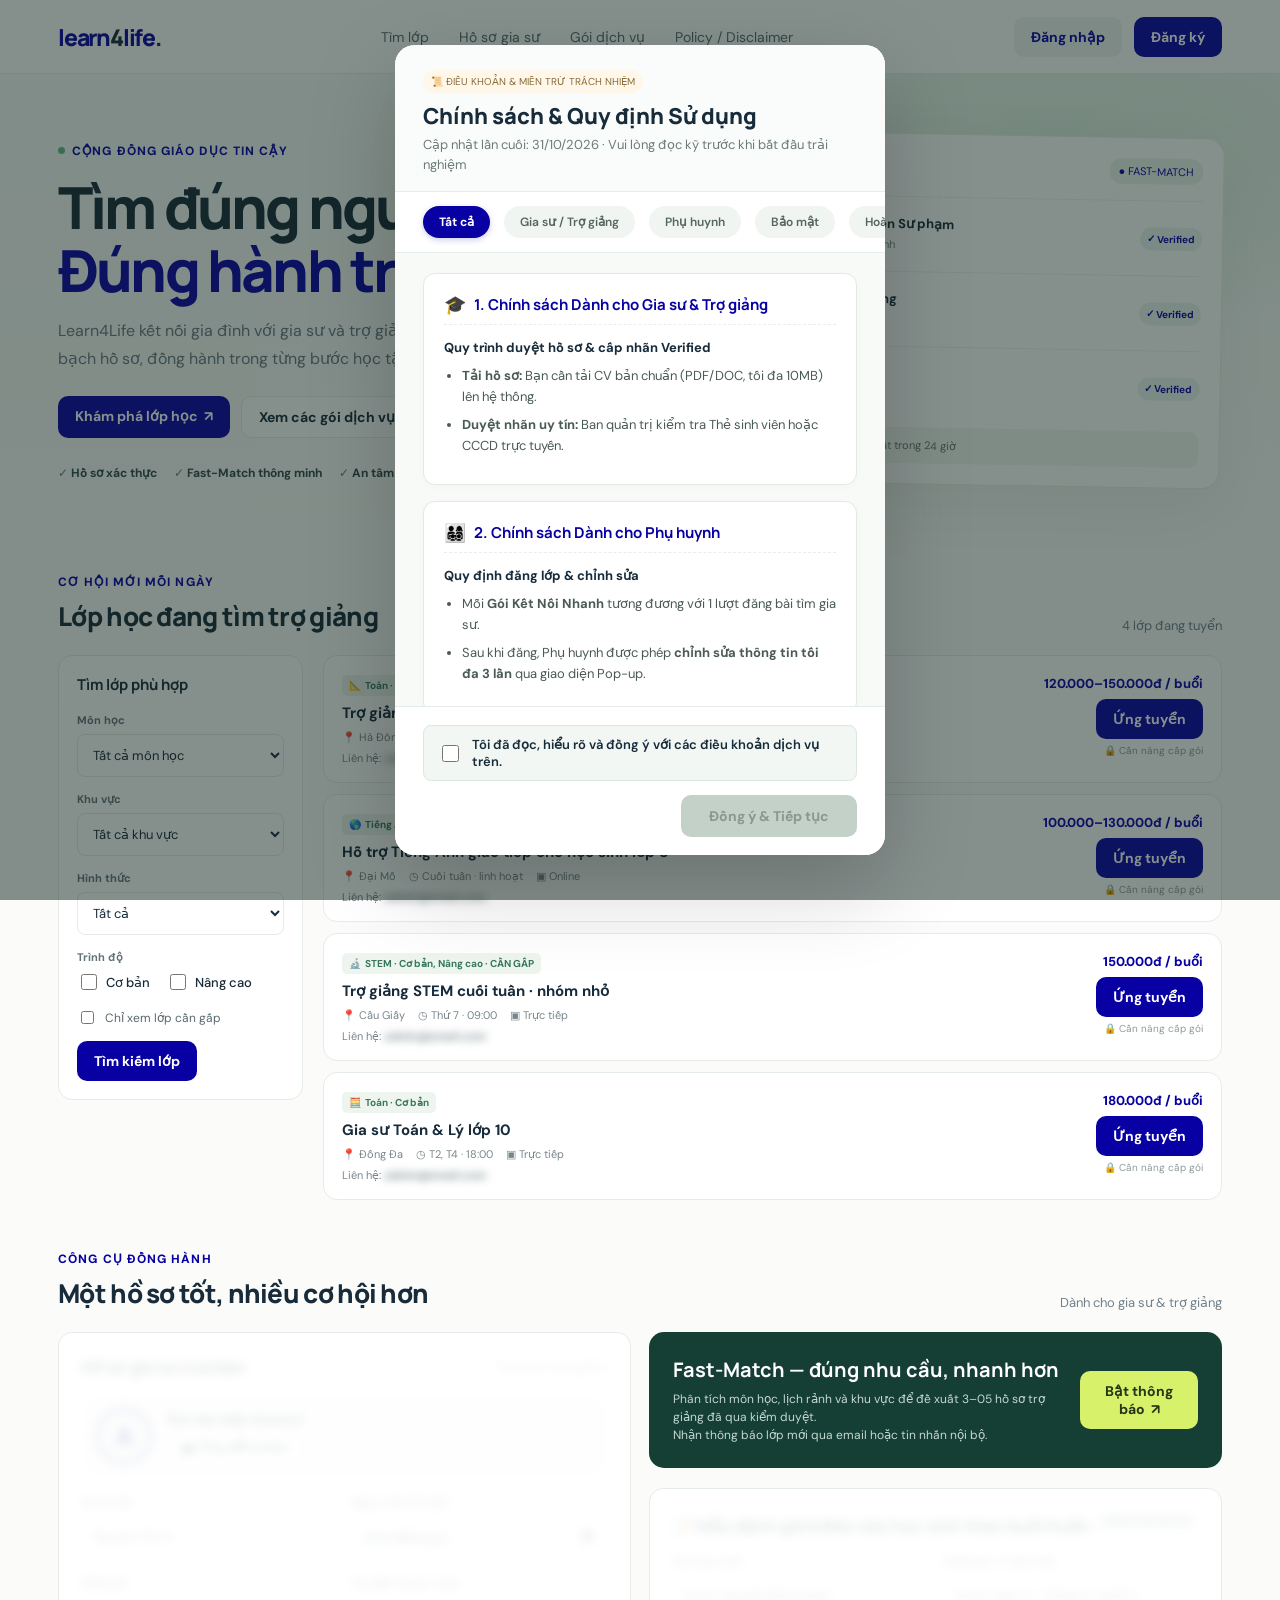
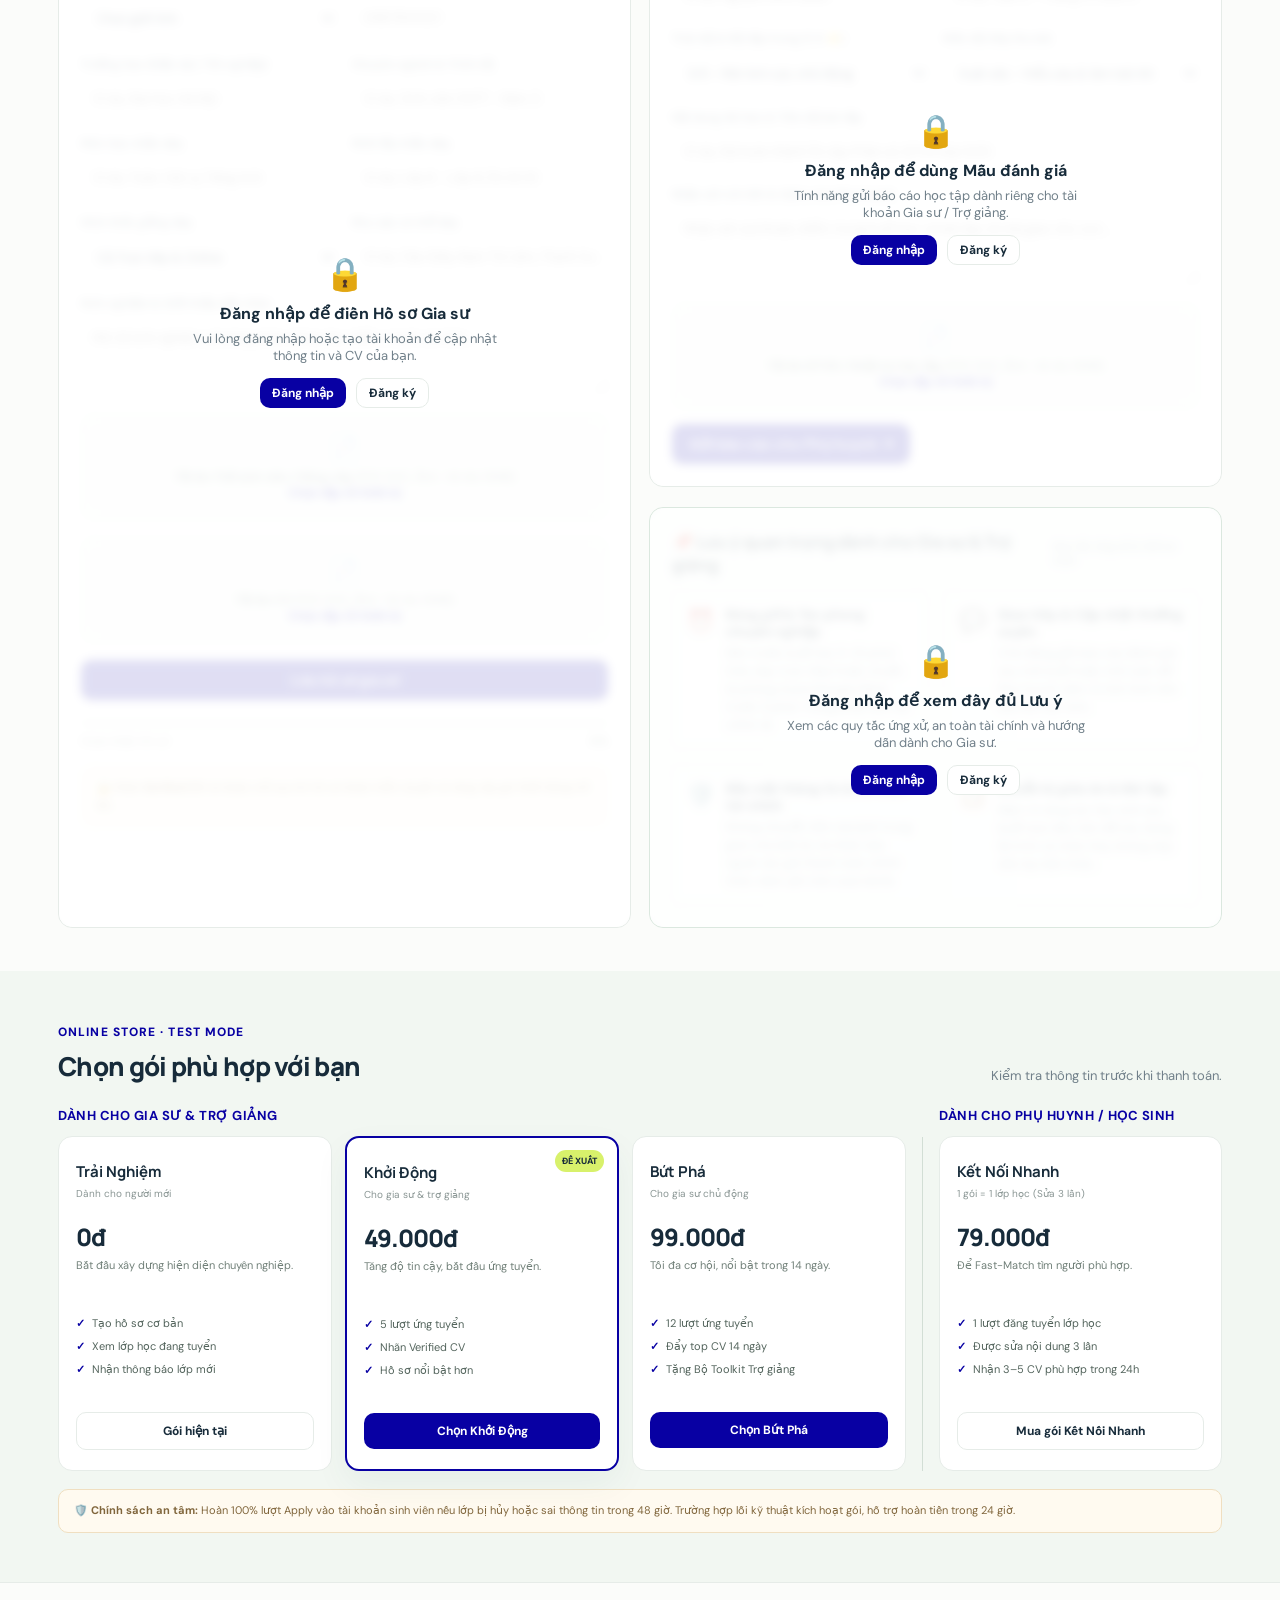
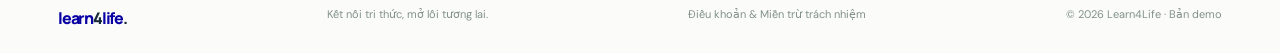
==== commit 5ac4a0a0: "Add files via upload" ====
--- a/index.html
+++ b/index.html
@@ -172,9 +172,11 @@
                     <div class="parent-locked-icon">🔒</div>
                     <h3 class="parent-locked-title">Bạn chưa có lượt đăng lớp học</h3>
                     <p class="parent-locked-text">
-                        Nâng cấp hoặc mua thêm gói <b>Kết Nối Nhanh (79.000đ)</b> để nhận 1 lượt đăng lớp và 3 lần chỉnh sửa thông tin.
+                        Nâng cấp hoặc mua thêm gói <b>Kết Nối Nhanh (79.000đ)</b> để nhận 1 lượt đăng lớp và 3 lần chỉnh
+                        sửa thông tin.
                     </p>
-                    <a href="#plans" class="btn btn-primary" onclick="checkPolicyAndNavigate(event, '#plans')">Nâng cấp gói ngay &nbsp;→</a>
+                    <a href="#plans" class="btn btn-primary" onclick="checkPolicyAndNavigate(event, '#plans')">Nâng cấp
+                        gói ngay &nbsp;→</a>
                 </div>
 
                 <!-- Trạng thái 2: Còn lượt đăng gói -> Hiện form nhập liệu -->
@@ -243,7 +245,8 @@
                                 <label>Trình độ yêu cầu</label>
                                 <div class="level-checkbox-group">
                                     <label><input type="checkbox" id="postLevelBasic" value="Cơ bản" /> Cơ bản</label>
-                                    <label><input type="checkbox" id="postLevelAdvanced" value="Nâng cao" /> Nâng cao</label>
+                                    <label><input type="checkbox" id="postLevelAdvanced" value="Nâng cao" /> Nâng
+                                        cao</label>
                                 </div>
                             </div>
                         </div>
@@ -268,7 +271,8 @@
                                 placeholder="Ví dụ: T3, T5 hàng tuần từ 18h; Yêu cầu SV Sư phạm" required />
                         </div>
 
-                        <button type="submit" class="btn btn-primary post-form-submit-btn">Đăng lớp ngay (Dùng 1 gói Kết Nối Nhanh) &nbsp;↗</button>
+                        <button type="submit" class="btn btn-primary post-form-submit-btn">Đăng lớp ngay (Dùng 1 gói Kết
+                            Nối Nhanh) &nbsp;↗</button>
                     </form>
                 </div>
             </div>
@@ -283,64 +287,289 @@
                     </div>
                     <p>Dành cho gia sư & trợ giảng</p>
                 </div>
+
                 <div class="split">
+                    <!-- CỘT TRÁI: Form nhập hồ sơ, avatar, upload thẻ SV & CV -->
                     <div class="panel">
                         <div class="panel-title">
                             <h3>Hồ sơ gia sư của bạn</h3>
                             <span class="subtle">Tài khoản trải nghiệm</span>
                         </div>
-                        <div class="upload-zone">
-                            <div class="upload-icon">📄</div>
-                            <div><b>Tải lên CV chuẩn hóa</b> (PDF, DOC · tối đa 10MB)</div>
-                            <label for="cvFile">Chọn tệp từ thiết bị</label>
-                            <input id="cvFile" type="file" accept=".pdf,.doc,.docx" onchange="uploadCV(this)" />
-                            <div id="fileName" class="subtle"></div>
-                        </div>
-                        <div class="profile-progress">
-                            <div></div>
+
+                        <!-- Upload Avatar -->
+                        <div class="avatar-upload-box">
+                            <div id="avatarPreviewBox">
+                                <div class="avatar-preview-lg" id="avatarPreviewText">A</div>
+                            </div>
+                            <div>
+                                <b style="font-size: 13px; display: block; margin-bottom: 4px;">Ảnh đại diện
+                                    (Avatar)</b>
+                                <label for="avatarInput" class="btn btn-outline btn-sm"
+                                    style="cursor: pointer; display: inline-block;">
+                                    📷 Thay đổi avatar
+                                </label>
+                                <input type="file" id="avatarInput" accept="image/*" onchange="handleUpdateAvatar(this)"
+                                    style="display: none;" />
+                            </div>
+                        </div>
+
+                        <!-- Form Nhập Hồ Sơ Chi Tiết Gia Sư -->
+                        <form id="tutorProfileForm" onsubmit="handleSaveTutorProfile(event)" class="tutor-profile-form">
+                            <!-- 1. Thông tin cá nhân -->
+                            <div class="post-form-grid">
+                                <div class="field">
+                                    <label>Họ và tên</label>
+                                    <input type="text" id="tutorName" placeholder="Nguyễn Văn A" required />
+                                </div>
+                                <div class="field">
+                                    <label>Ngày sinh (D.O.B)</label>
+                                    <input type="date" id="tutorDob" required />
+                                </div>
+                            </div>
+
+                            <div class="post-form-grid">
+                                <div class="field">
+                                    <label>Giới tính</label>
+                                    <select id="tutorGender" required>
+                                        <option value="">Chọn giới tính</option>
+                                        <option value="Nam">Nam</option>
+                                        <option value="Nữ">Nữ</option>
+                                        <option value="Khác">Khác</option>
+                                    </select>
+                                </div>
+                                <div class="field">
+                                    <label>Số điện thoại / Zalo</label>
+                                    <input type="tel" id="tutorPhone" placeholder="0987654321" required />
+                                </div>
+                            </div>
+
+                            <!-- 2. Học vấn -->
+                            <div class="post-form-grid">
+                                <div class="field">
+                                    <label>Trường học (Hiện tại / Tốt nghiệp)</label>
+                                    <input type="text" id="tutorSchool" placeholder="Ví dụ: Đại học Hà Nội" required />
+                                </div>
+                                <div class="field">
+                                    <label>Chuyên ngành & Trình độ</label>
+                                    <input type="text" id="tutorMajor" placeholder="Ví dụ: Sinh viên CNTT - Năm 3"
+                                        required />
+                                </div>
+                            </div>
+
+                            <!-- 3. Chuyên môn & Khu vực -->
+                            <div class="post-form-grid">
+                                <div class="field">
+                                    <label>Môn học nhận dạy</label>
+                                    <input type="text" id="tutorSubjects" placeholder="Ví dụ: Toán, Vật Lý, Tiếng Anh"
+                                        required />
+                                </div>
+                                <div class="field">
+                                    <label>Khối lớp nhận dạy</label>
+                                    <input type="text" id="tutorGrades" placeholder="Ví dụ: Lớp 6 - Lớp 9, Ôn thi 10"
+                                        required />
+                                </div>
+                            </div>
+
+                            <div class="post-form-grid">
+                                <div class="field">
+                                    <label>Hình thức giảng dạy</label>
+                                    <select id="tutorTeachingType" required>
+                                        <option value="Cả hai">Cả Trực tiếp & Online</option>
+                                        <option value="Trực tiếp">Chỉ Trực tiếp</option>
+                                        <option value="Online">Chỉ Online</option>
+                                    </select>
+                                </div>
+                                <div class="field">
+                                    <label>Khu vực có thể dạy</label>
+                                    <input type="text" id="tutorArea"
+                                        placeholder="Ví dụ: Cầu Giấy, Nam Từ Liêm, Thanh Xuân" required />
+                                </div>
+                            </div>
+
+                            <!-- 4. Kinh nghiệm & Bằng cấp -->
+                            <div class="field">
+                                <label>Kinh nghiệm & Giới thiệu bản thân</label>
+                                <textarea id="tutorBio" rows="3"
+                                    placeholder="Mô tả kinh nghiệm, phương pháp giảng dạy, điểm mạnh cá nhân..."
+                                    class="form-textarea"></textarea>
+                            </div>
+
+                            <!-- 5. Tải lên Thẻ SV/CCCD -->
+                            <div class="upload-zone" style="margin-bottom: 15px;">
+                                <div class="upload-icon">📄</div>
+                                <div><b> Tải lên Thẻ sinh viên / Bằng cấp</b> (PDF, DOC, Ảnh · tối đa 10MB)</div>
+                                <label for="svFile">Chọn tệp từ thiết bị</label>
+                                <input id="svFile" type="file" accept=".pdf,.doc,.docx,image/*"
+                                    onchange="uploadSV(this)" />
+                                <div id="fileName" class="subtle"></div>
+                            </div>
+
+                            <!-- 6. Tải CV -->
+                            <div class="upload-zone" style="margin-bottom: 15px;">
+                                <div class="upload-icon">📄</div>
+                                <div><b> Tải lên CV</b> (PDF, DOC, Ảnh · tối đa 10MB)</div>
+                                <label for="cvFile">Chọn tệp từ thiết bị</label>
+                                <input id="cvFile" type="file" accept=".pdf,.doc,.docx,image/*"
+                                    onchange="uploadCV(this)" />
+                                <div id="fileName" class="subtle"></div>
+                            </div>
+
+                            <button type="submit" class="btn btn-primary" style="width: 100%;">Lưu hồ sơ gia sư</button>
+                        </form>
+
+                        <div class="profile-progress" style="margin-top: 20px;">
+                            <div id="profileProgressBar" style="width: 0%;"></div>
                         </div>
                         <div class="profile-row">
                             <span>Hoàn thiện hồ sơ</span>
-                            <b>72%</b>
+                            <b id="profilePercentText">0%</b>
                         </div>
                         <div class="notice">
-                            🔒 Nhãn <b>Verified CV</b> sẽ được mở sau khi hồ sơ được kiểm duyệt và nâng cấp gói Khởi Động trở lên.
-                        </div>
-                    </div>
-                    <div class="panel">
-                        <div class="panel-title">
-                            <h3>Báo cáo học tập 1-1</h3>
-                            <span class="tag">GIA SƯ ↔ GIA ĐÌNH</span>
-                        </div>
-                        <div class="report-preview">
-                            <b>📘 Báo cáo tuần · Mẫu xem trước</b>
-                            <p>
-                                Chủ đề: Phân số cơ bản · Mức độ tiến bộ: Tốt<br />
-                                Điểm nổi bật: Chủ động trình bày cách giải.<br />
-                                Gợi ý tuần tới: Luyện thêm bài toán có lời văn.
-                            </p>
-                        </div>
-                        <button class="btn btn-light"
-                            onclick="notify('Báo cáo mẫu đã được gửi tới hộp thư nội bộ (demo).')">
-                            Tạo & gửi báo cáo mẫu
-                        </button>
-                    </div>
-                </div>
-
-                <div class="match-box" id="how">
-                    <div>
-                        <h3>Fast-Match — đúng nhu cầu, nhanh hơn</h3>
-                        <p>
-                            Phân tích môn học, lịch rảnh và khu vực để đề xuất 3–05 hồ sơ trợ giảng đã qua kiểm duyệt.<br />
-                            Nhận thông báo lớp mới qua email hoặc tin nhắn nội bộ.
-                        </p>
-                    </div>
-                    <button class="btn btn-lime"
-                        onclick="notify('Đã bật thông báo lớp mới qua email và tin nhắn nội bộ (demo).')">
-                        Bật thông báo&nbsp; ↗
-                    </button>
-                </div>
-            </div>
+                            🔒 Nhãn <b>Verified CV</b> sẽ được mở sau khi hồ sơ được kiểm duyệt và nâng cấp gói Khởi
+                            Động trở lên.
+                        </div>
+                    </div>
+
+                    <!-- CỘT PHẢI: Fast-Match ở trên, Mẫu đánh giá & Lưu ý ở ngay bên dưới -->
+                    <div class="right-col-stack">
+                        <!-- Fast-Match Banner -->
+                        <div class="match-box" id="how">
+                            <div>
+                                <h3>Fast-Match — đúng nhu cầu, nhanh hơn</h3>
+                                <p>
+                                    Phân tích môn học, lịch rảnh và khu vực để đề xuất 3–05 hồ sơ trợ giảng đã qua kiểm
+                                    duyệt.<br />
+                                    Nhận thông báo lớp mới qua email hoặc tin nhắn nội bộ.
+                                </p>
+                            </div>
+                            <button class="btn btn-lime"
+                                onclick="notify('Đã bật thông báo lớp mới qua email và tin nhắn nội bộ (demo).')">
+                                Bật thông báo&nbsp; ↗
+                            </button>
+                        </div>
+
+                        <!-- Mẫu đánh giá & Báo cáo học sinh -->
+                        <div class="panel student-eval-panel">
+                            <div class="panel-title">
+                                <h3>📝 Mẫu đánh giá & Báo cáo học sinh theo buổi/tuần</h3>
+                                <span class="tag">DÀNH CHO GIA SƯ</span>
+                            </div>
+
+                            <form id="studentEvalForm" onsubmit="handleSendEvaluation(event)">
+                                <div class="post-form-grid">
+                                    <div class="field">
+                                        <label>Tên học sinh</label>
+                                        <input type="text" id="evalStudentName" placeholder="Ví dụ: Nguyễn Minh Quân"
+                                            required />
+                                    </div>
+                                    <div class="field">
+                                        <label>Thời gian / Tuần học</label>
+                                        <input type="text" id="evalPeriod"
+                                            placeholder="Ví dụ: Tuần 2 - Tháng 11 / Buổi 5" required />
+                                    </div>
+                                </div>
+
+                                <div class="post-form-grid">
+                                    <div class="field">
+                                        <label>Thái độ & Độ tập trung (1-5 ⭐)</label>
+                                        <select id="evalAttitude" required>
+                                            <option value="5/5 - Rất tích cực, chủ động phát biểu">5/5 - Rất tích cực,
+                                                chủ động</option>
+                                            <option value="4/5 - Tập trung tốt, ngoan ngoãn">4/5 - Tập trung tốt
+                                            </option>
+                                            <option value="3/5 - Bình thường, đôi lúc xao nhãng">3/5 - Bình thường, đôi
+                                                lúc xao nhãng</option>
+                                            <option value="2/5 - Thiếu tập trung, cần nhắc nhở">2/5 - Thiếu tập trung
+                                            </option>
+                                        </select>
+                                    </div>
+                                    <div class="field">
+                                        <label>Mức độ tiếp thu bài</label>
+                                        <select id="evalComprehension" required>
+                                            <option value="Xuất sắc - Hiểu sâu & làm bài tốt">Xuất sắc - Hiểu sâu & làm
+                                                bài tốt</option>
+                                            <option value="Khá - Tiếp thu nhanh bài học">Khá - Tiếp thu nhanh</option>
+                                            <option value="Trung bình - Cần hướng dẫn thêm">Trung bình - Cần hướng dẫn
+                                                thêm</option>
+                                            <option value="Yếu - Chưa nắm chắc kiến thức cũ">Yếu - Chưa nắm chắc kiến
+                                                thức cũ</option>
+                                        </select>
+                                    </div>
+                                </div>
+
+                                <div class="field">
+                                    <label>Nội dung đã học & Tiến độ bài tập</label>
+                                    <input type="text" id="evalContent"
+                                        placeholder="Ví dụ: Đã hoàn thành Ôn tập Phân số, BTVN đạt 8/10" required />
+                                </div>
+
+                                <div class="field">
+                                    <label>Nhận xét chi tiết & Gợi ý cho Phụ huynh</label>
+                                    <textarea id="evalNotes" rows="3" class="form-textarea"
+                                        placeholder="Nhận xét ưu/nhược điểm trong buổi học và bài tập về nhà giao cho con..."
+                                        required></textarea>
+                                </div>
+
+                                <div class="upload-zone" style="margin-bottom: 15px;">
+                                    <div class="upload-icon">📄</div>
+                                    <div><b> Tải lên BTVN / Nhật ký học tập</b> (PDF, DOC, Ảnh · tối đa 10MB)</div>
+                                    <label for="BTVN">Chọn tệp từ thiết bị</label>
+                                    <input id="BTVN" type="file" accept=".pdf,.doc,.docx,image/*"
+                                        onchange="uploadBTVN(this)" />
+                                    <div id="fileName" class="subtle"></div>
+                                </div>
+
+                                <button type="submit" class="btn btn-primary">Gửi báo cáo cho Phụ huynh &nbsp;↗</button>
+                            </form>
+                        </div>
+
+                        <!-- Lưu ý quan trọng dành cho Gia sư & Trợ giảng -->
+                        <div class="panel ta-notes-panel">
+                            <div class="panel-title">
+                                <h3>📌 Lưu ý quan trọng dành cho Gia sư & Trợ giảng</h3>
+                                <span class="subtle">Quy tắc ứng xử & Giữ an toàn</span>
+                            </div>
+
+                            <div class="ta-notes-grid">
+                                <div class="ta-note-item">
+                                    <span class="note-icon">⏰</span>
+                                    <div>
+                                        <b>Đúng giờ & Tác phong chuyên nghiệp</b>
+                                        <p>Đến trước buổi học 5–10 phút (nếu dạy trực tiếp) hoặc chuẩn bị phòng
+                                            Zoom/Google Meet trước 5 phút. Trang phục lịch sự, chỉnh tề.</p>
+                                    </div>
+                                </div>
+
+                                <div class="ta-note-item">
+                                    <span class="note-icon">💬</span>
+                                    <div>
+                                        <b>Giao tiếp & Cập nhật thường xuyên</b>
+                                        <p>Chủ động gửi báo cáo đánh giá sau mỗi buổi hoặc mỗi tuần để Phụ huynh nắm rõ
+                                            tình hình tiến bộ của học sinh.</p>
+                                    </div>
+                                </div>
+
+                                <div class="ta-note-item">
+                                    <span class="note-icon">🛡️</span>
+                                    <div>
+                                        <b>Bảo mật thông tin & An toàn tài chính</b>
+                                        <p>Không chuyển tiền cọc/phí trung gian cho bất kỳ cá nhân nào ngoài các gói
+                                            thanh toán chính thức niêm yết trên Learn4Life.</p>
+                                    </div>
+                                </div>
+
+                                <div class="ta-note-item">
+                                    <span class="note-icon">📋</span>
+                                    <div>
+                                        <b>Chuẩn bị giáo án & Bài tập</b>
+                                        <p>Nắm rõ năng lực học sinh sau buổi test đầu tiên để xây dựng lộ trình cá nhân
+                                            hóa, không dạy dồn ép kiến thức.</p>
+                                    </div>
+                                </div>
+                            </div>
+                        </div>
+                    </div>
+                </div>
         </section>
 
         <section class="plans-section" id="plans">
@@ -366,7 +595,8 @@
                                     <li>Xem lớp học đang tuyển</li>
                                     <li>Nhận thông báo lớp mới</li>
                                 </ul>
-                                <button class="btn btn-outline" onclick="notify('Bạn đang dùng gói Trải Nghiệm.')">Gói hiện tại</button>
+                                <button class="btn btn-outline" onclick="notify('Bạn đang dùng gói Trải Nghiệm.')">Gói
+                                    hiện tại</button>
                             </article>
 
                             <article class="plan featured">
@@ -380,7 +610,8 @@
                                     <li>Nhãn Verified CV</li>
                                     <li>Hồ sơ nổi bật hơn</li>
                                 </ul>
-                                <button class="btn btn-primary" onclick="checkout('Khởi Động',49000)">Chọn Khởi Động</button>
+                                <button class="btn btn-primary" onclick="checkout('Khởi Động',49000)">Chọn Khởi
+                                    Động</button>
                             </article>
 
                             <article class="plan">
@@ -393,7 +624,8 @@
                                     <li>Đẩy top CV 14 ngày</li>
                                     <li>Tặng Bộ Toolkit Trợ giảng</li>
                                 </ul>
-                                <button class="btn btn-primary" onclick="checkout('Bứt Phá',99000)">Chọn Bứt Phá</button>
+                                <button class="btn btn-primary" onclick="checkout('Bứt Phá',99000)">Chọn Bứt
+                                    Phá</button>
                             </article>
                         </div>
                     </div>
@@ -413,13 +645,15 @@
                                     <li>Được sửa nội dung 3 lần</li>
                                     <li>Nhận 3–5 CV phù hợp trong 24h</li>
                                 </ul>
-                                <button class="btn btn-outline" onclick="checkout('Kết Nối Nhanh',79000)">Mua gói Kết Nối Nhanh</button>
+                                <button class="btn btn-outline" onclick="checkout('Kết Nối Nhanh',79000)">Mua gói Kết
+                                    Nối Nhanh</button>
                             </article>
                         </div>
                     </div>
                 </div>
                 <div class="notice">
-                    🛡️ <b>Chính sách an tâm:</b> Hoàn 100% lượt Apply vào tài khoản sinh viên nếu lớp bị hủy hoặc sai thông tin trong 48 giờ. Trường hợp lỗi kỹ thuật kích hoạt gói, hỗ trợ hoàn tiền trong 24 giờ.
+                    🛡️ <b>Chính sách an tâm:</b> Hoàn 100% lượt Apply vào tài khoản sinh viên nếu lớp bị hủy hoặc sai
+                    thông tin trong 48 giờ. Trường hợp lỗi kỹ thuật kích hoạt gói, hỗ trợ hoàn tiền trong 24 giờ.
                 </div>
             </div>
         </section>
@@ -441,7 +675,8 @@
             <div class="policy-header">
                 <span class="mode">📜 ĐIỀU KHOẢN & MIỄN TRỪ TRÁCH NHIỆM</span>
                 <h2>Chính sách & Quy định Sử dụng</h2>
-                <p class="policy-subtitle">Cập nhật lần cuối: 31/10/2026 · Vui lòng đọc kỹ trước khi bắt đầu trải nghiệm</p>
+                <p class="policy-subtitle">Cập nhật lần cuối: 31/10/2026 · Vui lòng đọc kỹ trước khi bắt đầu trải nghiệm
+                </p>
             </div>
             <div class="policy-tabs">
                 <button class="policy-tab active" onclick="switchPolicyTab('all', this)">Tất cả</button>
@@ -453,24 +688,28 @@
             <div class="policy-content" id="policyContent">
                 <div class="policy-section" data-cat="ta">
                     <div class="policy-card">
-                        <div class="policy-card-title"><span class="icon">🎓</span> 1. Chính sách Dành cho Gia sư & Trợ giảng</div>
+                        <div class="policy-card-title"><span class="icon">🎓</span> 1. Chính sách Dành cho Gia sư & Trợ
+                            giảng</div>
                         <div class="policy-card-body">
                             <h4>Quy trình duyệt hồ sơ & cấp nhãn Verified</h4>
                             <ul>
                                 <li><b>Tải hồ sơ:</b> Bạn cần tải CV bản chuẩn (PDF/DOC, tối đa 10MB) lên hệ thống.</li>
-                                <li><b>Duyệt nhãn uy tín:</b> Ban quản trị kiểm tra Thẻ sinh viên hoặc CCCD trực tuyến.</li>
+                                <li><b>Duyệt nhãn uy tín:</b> Ban quản trị kiểm tra Thẻ sinh viên hoặc CCCD trực tuyến.
+                                </li>
                             </ul>
                         </div>
                     </div>
                 </div>
                 <div class="policy-section" data-cat="parent">
                     <div class="policy-card">
-                        <div class="policy-card-title"><span class="icon">👨‍👩‍👧‍👦</span> 2. Chính sách Dành cho Phụ huynh</div>
+                        <div class="policy-card-title"><span class="icon">👨‍👩‍👧‍👦</span> 2. Chính sách Dành cho Phụ
+                            huynh</div>
                         <div class="policy-card-body">
                             <h4>Quy định đăng lớp & chỉnh sửa</h4>
                             <ul>
                                 <li>Mỗi <b>Gói Kết Nối Nhanh</b> tương đương với 1 lượt đăng bài tìm gia sư.</li>
-                                <li>Sau khi đăng, Phụ huynh được phép <b>chỉnh sửa thông tin tối đa 3 lần</b> qua giao diện Pop-up.</li>
+                                <li>Sau khi đăng, Phụ huynh được phép <b>chỉnh sửa thông tin tối đa 3 lần</b> qua giao
+                                    diện Pop-up.</li>
                             </ul>
                         </div>
                     </div>
@@ -482,7 +721,8 @@
                     <span>Tôi đã đọc, hiểu rõ và đồng ý với các điều khoản dịch vụ trên.</span>
                 </label>
                 <div class="policy-footer-actions">
-                    <button class="btn btn-primary" id="btnAcceptPolicy" disabled onclick="acceptPolicyAndContinue()">Đồng ý & Tiếp tục</button>
+                    <button class="btn btn-primary" id="btnAcceptPolicy" disabled
+                        onclick="acceptPolicyAndContinue()">Đồng ý & Tiếp tục</button>
                 </div>
             </div>
         </div>
@@ -494,7 +734,7 @@
             <button class="close" onclick="closeEditModal()">×</button>
             <h2>Chỉnh sửa thông tin lớp học</h2>
             <p id="editLimitNotice" class="modal-notice"></p>
-            
+
             <form onsubmit="handleSaveEditClass(event)">
                 <input type="hidden" id="editClassId" />
                 <div class="field">
@@ -640,11 +880,34 @@
                 const editCountText = isOwner && !isAdmin ? ` (Đã sửa ${c.editCount || 0}/3 lần)` : '';
 
                 const actionBtnsHtml = `
-                    <div class="class-action-btns">
-                        ${canEdit ? `<button class="btn btn-edit-class" onclick="openEditModal(${c.id}, event)">✏️ Chỉnh sửa${editCountText}</button>` : ''}
-                        ${canDelete ? `<button class="btn btn-delete-class" onclick="deleteClass(${c.id}, event)">🗑 Xóa</button>` : ''}
-                    </div>
-                `;
+            <div class="class-action-btns">
+                ${canEdit ? `<button class="btn btn-edit-class" onclick="openEditModal(${c.id}, event)">✏️ Chỉnh sửa${editCountText}</button>` : ''}
+                ${canDelete ? `<button class="btn btn-delete-class" onclick="deleteClass(${c.id}, event)">🗑 Xóa</button>` : ''}
+            </div>
+        `;
+
+                // --- XỬ LÝ TRẠNG THÁI NÚT ỨNG TUYỂN DÀNH CHO GIA SƯ ---
+                const isApplied = currentUser && currentUser.appliedClasses && currentUser.appliedClasses.includes(c.id);
+                const applyCredits = currentUser ? (currentUser.applyCredits || 0) : 0;
+                const hasApplyCredits = applyCredits > 0;
+
+                let applyBtnHtml = '';
+
+                if (currentUser && currentUser.role !== 'parent' && currentUser.role !== 'admin') {
+                    if (isApplied) {
+                        // Trường hợp 1: Đã ứng tuyển lớp này -> Khóa nút & đổi nhãn
+                        applyBtnHtml = `<button class="btn btn-outline" style="background:#e9f5ef; color:#0b614c; border-color:#b8e2c8; cursor:default;" disabled>✓ Đã ứng tuyển</button>`;
+                    } else if (hasApplyCredits) {
+                        // Trường hợp 2: Còn lượt & chưa ứng tuyển -> Đếm ngược số lượt
+                        applyBtnHtml = `<button class="btn btn-primary" onclick="handleApplyClass(${c.id}, event)">Ứng tuyển (${applyCredits} lượt)</button>`;
+                    } else {
+                        // Trường hợp 3: Hết lượt ứng tuyển
+                        applyBtnHtml = `<button class="btn btn-primary" onclick="lockedApply(event)">Ứng tuyển</button><span class="locked">🔒 Hết lượt ứng tuyển</span>`;
+                    }
+                } else {
+                    // Trường hợp 4: Khách chưa đăng nhập hoặc Phụ huynh / Admin
+                    applyBtnHtml = `<button class="btn btn-primary" onclick="lockedApply(event)">Ứng tuyển</button><span class="locked">🔒 Cần nâng cấp gói</span>`;
+                }
 
                 const levelBadges = c.levels && c.levels.length > 0 ? ` · ${c.levels.join(', ')}` : '';
                 const ownerBadge = isOwner ? `<span class="tag-owner">Lớp của bạn</span>` : '';
@@ -665,8 +928,7 @@
                 </div>
                 <div class="class-actions">
                     <div class="salary">${c.pay}</div>
-                    <button class="btn btn-primary" onclick="lockedApply(event)">Ứng tuyển</button>
-                    <span class="locked">🔒 Cần nâng cấp gói</span>
+                    ${applyBtnHtml}
                     ${actionBtnsHtml}
                 </div>
             </article>
@@ -679,7 +941,7 @@
 
         function handleCardClick(classId, event) {
             if (event.target.tagName === 'BUTTON' || event.target.closest('button')) return;
-            
+
             const c = classes.find(item => item.id === classId);
             const isAdmin = currentUser && (currentUser.role === 'admin' || currentUser.email === 'anomalousblu@gmail.com');
             const isOwner = currentUser && currentUser.email === c.ownerEmail;
@@ -829,6 +1091,11 @@
         }
 
         function checkout(name, price) {
+            if (!currentUser) {
+                notify('Vui lòng đăng nhập hoặc đăng ký tài khoản để mua gói dịch vụ!');
+                openAuthModal('login');
+                return;
+            }
             const planInfo = { name: name, price: price };
             localStorage.setItem('selected_plan', JSON.stringify(planInfo));
             window.location.href = 'checkout.html';
@@ -951,23 +1218,38 @@
                 const isAdminClass = currentUser.role === 'admin' ? 'admin' : '';
                 const avatarClass = currentUser.role === 'admin' ? 'avatar avatar-admin' : 'avatar';
 
+                // --- XỬ LÝ HIỂN THỊ AVATAR TRÊN HEADBAR ---
+                const firstLetter = currentUser.name ? currentUser.name.charAt(0).toUpperCase() : 'U';
+                const avatarHtml = currentUser.avatar
+                    ? `<img src="${currentUser.avatar}" class="avatar-img" alt="Avatar" />`
+                    : `<div class="${avatarClass}">${firstLetter}</div>`;
+
                 navRight.innerHTML = `
-        <div class="nav-user-info">
-            <span class="nav-user-name ${isAdminClass}">
-                ${currentUser.name} (${roleName})
-            </span>
-            <div class="nav-badges">
-                ${planBadge}
-                ${parentCreditsBadge}
-                ${creditsBadge}
+            <div class="nav-user-info">
+                <span class="nav-user-name ${isAdminClass}">
+                    ${currentUser.name} (${roleName})
+                </span>
+                <div class="nav-badges">
+                    ${planBadge}
+                    ${parentCreditsBadge}
+                    ${creditsBadge}
+                </div>
             </div>
-        </div>
-        <div class="${avatarClass}">
-            ${currentUser.name.charAt(0).toUpperCase()}
-        </div>
-        <button class="btn btn-outline btn-sm" onclick="logout()">Đăng xuất</button>
-    `;
-
+            ${avatarHtml}
+            <button class="btn btn-outline btn-sm" onclick="logout()">Đăng xuất</button>
+        `;
+
+                // --- CẬP NHẬT ẢNH PREVIEW TRONG MỤC HỒ SƠ ---
+                const previewBox = document.getElementById('avatarPreviewBox');
+                if (previewBox) {
+                    if (currentUser.avatar) {
+                        previewBox.innerHTML = `<img src="${currentUser.avatar}" class="avatar-preview-lg" alt="Avatar Preview" />`;
+                    } else {
+                        previewBox.innerHTML = `<div class="avatar-preview-lg">${firstLetter}</div>`;
+                    }
+                }
+
+                // Các logic phân quyền ẩn hiện giao diện giữ nguyên bên dưới...
                 if (currentUser.role === 'admin') {
                     if (profileSection) profileSection.style.display = 'block';
                     if (parentPostSection) parentPostSection.style.display = 'block';
@@ -997,14 +1279,41 @@
                 }
             } else {
                 navRight.innerHTML = `
-        <button class="btn btn-light" onclick="openAuthModal('login')">Đăng nhập</button>
-        <button class="btn btn-primary" onclick="openAuthModal('register')">Đăng ký</button>
-    `;
+            <button class="btn btn-light" onclick="openAuthModal('login')">Đăng nhập</button>
+            <button class="btn btn-primary" onclick="openAuthModal('register')">Đăng ký</button>
+        `;
                 if (profileSection) profileSection.style.display = 'block';
                 if (parentPostSection) parentPostSection.style.display = 'none';
                 if (plansTutor) plansTutor.style.display = 'block';
                 if (plansParent) plansParent.style.display = 'block';
             }
+            if (currentUser) {
+                updateProfileProgressUI(currentUser);
+            }
+
+            const tutorPanel = document.querySelector('#profile .split > .panel');
+            if (tutorPanel) {
+                if (!tutorPanel.id) tutorPanel.id = 'tutorProfilePanel';
+                applyAuthProtection(
+                    'tutorProfilePanel',
+                    'Đăng nhập để điền Hồ sơ Gia sư',
+                    'Vui lòng đăng nhập hoặc tạo tài khoản để cập nhật thông tin và CV của bạn.'
+                );
+            }
+
+            // 2. Mẫu đánh giá & Báo cáo học sinh
+            applyAuthProtection(
+                'student-eval-panel',
+                'Đăng nhập để dùng Mẫu đánh giá',
+                'Tính năng gửi báo cáo học tập dành riêng cho tài khoản Gia sư / Trợ giảng.'
+            );
+
+            // 3. Lưu ý quan trọng dành cho Gia sư & Trợ giảng
+            applyAuthProtection(
+                'ta-notes-panel',
+                'Đăng nhập để xem đầy đủ Lưu ý',
+                'Xem các quy tắc ứng xử, an toàn tài chính và hướng dẫn dành cho Gia sư.'
+            );
         }
 
         function handlePostClass(e) {
@@ -1173,6 +1482,261 @@
                 window.history.replaceState({}, document.title, window.location.pathname);
             }
         });
+
+        function handleApplyClass(classId, event) {
+            if (event) event.stopPropagation();
+
+            if (!currentUser || currentUser.role === 'parent') {
+                notify('Tính năng ứng tuyển chỉ dành cho Gia sư / Trợ giảng.');
+                return;
+            }
+
+            let credits = currentUser.applyCredits || 0;
+            if (credits <= 0) {
+                notify('Bạn đã hết lượt ứng tuyển. Vui lòng nâng cấp gói Khởi Động hoặc Bứt Phá!');
+                setTimeout(() => document.getElementById('plans').scrollIntoView({ behavior: 'smooth' }), 800);
+                return;
+            }
+
+            // Khoản danh sách các lớp đã ứng tuyển
+            if (!currentUser.appliedClasses) {
+                currentUser.appliedClasses = [];
+            }
+
+            // Kiểm tra nếu đã ứng tuyển lớp này rồi
+            if (currentUser.appliedClasses.includes(classId)) {
+                notify('Bạn đã ứng tuyển lớp học này rồi!');
+                return;
+            }
+
+            // 1. Trừ 1 lượt ứng tuyển & Thêm ID lớp vào mảng đã ứng tuyển
+            currentUser.applyCredits = credits - 1;
+            currentUser.appliedClasses.push(classId);
+
+            // 2. Lưu vào user_session
+            localStorage.setItem('user_session', JSON.stringify(currentUser));
+
+            // 3. Đồng bộ lại vào registered_users trong LocalStorage
+            let users = JSON.parse(localStorage.getItem('registered_users')) || [];
+            const userIndex = users.findIndex(u => u.email === currentUser.email);
+            if (userIndex !== -1) {
+                users[userIndex].applyCredits = currentUser.applyCredits;
+                users[userIndex].appliedClasses = currentUser.appliedClasses;
+                localStorage.setItem('registered_users', JSON.stringify(users));
+            }
+
+            notify(`🎉 Ứng tuyển thành công! Bạn sẽ nhận được kết quả từ phụ huynh thông qua email. Bạn còn ${currentUser.applyCredits} lượt ứng tuyển.`);
+
+            // 4. Render lại giao diện
+            updateUserUI();
+            render(classes);
+        }
+
+        function handleUpdateAvatar(input) {
+            if (!input.files || !input.files[0]) return;
+
+            const file = input.files[0];
+
+            // Kiểm tra dung lượng (giới hạn tối đa 2MB để lưu vào LocalStorage mượt mà)
+            if (file.size > 2 * 1024 * 1024) {
+                notify('Ảnh avatar quá lớn! Vui lòng chọn ảnh nhỏ hơn 2MB.');
+                return;
+            }
+
+            const reader = new FileReader();
+            reader.onload = function (e) {
+                const base64Image = e.target.result;
+
+                if (!currentUser) {
+                    notify('Vui lòng đăng nhập để cập nhật avatar!');
+                    return;
+                }
+
+                // 1. Cập nhật vào phiên đăng nhập hiện tại
+                currentUser.avatar = base64Image;
+                localStorage.setItem('user_session', JSON.stringify(currentUser));
+
+                // 2. Đồng bộ vào danh sách registered_users
+                let users = JSON.parse(localStorage.getItem('registered_users')) || [];
+                const userIndex = users.findIndex(u => u.email === currentUser.email);
+                if (userIndex !== -1) {
+                    users[userIndex].avatar = base64Image;
+                    localStorage.setItem('registered_users', JSON.stringify(users));
+                }
+
+                notify('🎉 Cập nhật avatar thành công!');
+                updateUserUI(); // Render lại giao diện thanh topbar & preview hồ sơ
+            };
+
+            reader.readAsDataURL(file);
+        }
+
+        // Danh sách các trường dữ liệu cần kiểm tra tính hoàn thiện
+        const PROFILE_FIELDS = [
+            'tutorName', 'tutorDob', 'tutorGender', 'tutorPhone',
+            'tutorSchool', 'tutorMajor', 'tutorSubjects', 'tutorGrades',
+            'tutorTeachingType', 'tutorArea', 'tutorBio'
+        ];
+
+        // Hàm tính % hoàn thiện hồ sơ dựa trên các trường thông tin đã điền + Avatar + CV
+        function calculateProfileCompletion(user) {
+            let completedFields = 0;
+            const tp = user.tutorProfile || {};
+
+            // 1. Kiểm tra Avatar
+            if (user.avatar) completedFields += 1;
+
+            // 2. Kiểm tra các trường thông tin nhập trong form (11 trường)
+            PROFILE_FIELDS.forEach(fieldId => {
+                const key = fieldId.replace('tutor', '').toLowerCase(); // Ví dụ: tutorName -> name
+                const formInput = document.getElementById(fieldId);
+
+                // Lấy giá trị từ form nếu có, hoặc từ đối tượng tutorProfile
+                const value = formInput ? formInput.value.trim() : (tp[key] || '');
+                if (value !== '') {
+                    completedFields += 1;
+                }
+            });
+
+            // Tổng số tiêu chí kiểm tra = 1 (Avatar) + 11 (trường thông tin) = 12 tiêu chí
+            const totalCriteria = 1 + PROFILE_FIELDS.length;
+            const percentage = Math.round((completedFields / totalCriteria) * 100);
+
+            return percentage;
+        }
+
+        // Hàm cập nhật giao diện hiển thị Thanh Tiến Độ %
+        function updateProfileProgressUI(user) {
+            if (!user) return;
+
+            const percent = calculateProfileCompletion(user);
+            const progressBar = document.getElementById('profileProgressBar');
+            const percentText = document.getElementById('profilePercentText');
+
+            if (progressBar) progressBar.style.width = percent + '%';
+            if (percentText) percentText.textContent = percent + '%';
+        }
+
+        // Hàm lưu hồ sơ Gia sư khi người dùng nhấn nút Save
+        function handleSaveTutorProfile(e) {
+            e.preventDefault();
+            if (!currentUser) {
+                notify('Vui lòng đăng nhập để lưu hồ sơ gia sư!');
+                return;
+            }
+
+            const profileData = {
+                name: document.getElementById('tutorName').value.trim(),
+                dob: document.getElementById('tutorDob').value,
+                gender: document.getElementById('tutorGender').value,
+                phone: document.getElementById('tutorPhone').value.trim(),
+                school: document.getElementById('tutorSchool').value.trim(),
+                major: document.getElementById('tutorMajor').value.trim(),
+                subjects: document.getElementById('tutorSubjects').value.trim(),
+                grades: document.getElementById('tutorGrades').value.trim(),
+                teachingType: document.getElementById('tutorTeachingType').value,
+                area: document.getElementById('tutorArea').value.trim(),
+                bio: document.getElementById('tutorBio').value.trim()
+            };
+
+            currentUser.tutorProfile = profileData;
+            if (profileData.name) currentUser.name = profileData.name;
+
+            // Lưu phiên làm việc
+            localStorage.setItem('user_session', JSON.stringify(currentUser));
+
+            // Đồng bộ danh sách tài khoản registered_users
+            let users = JSON.parse(localStorage.getItem('registered_users')) || [];
+            const idx = users.findIndex(u => u.email === currentUser.email);
+            if (idx !== -1) {
+                users[idx].tutorProfile = profileData;
+                if (profileData.name) users[idx].name = profileData.name;
+                localStorage.setItem('registered_users', JSON.stringify(users));
+            }
+
+            // Cập nhật % ngay lập tức
+            updateProfileProgressUI(currentUser);
+            notify('🎉 Đã lưu thông tin hồ sơ gia sư thành công!');
+            updateUserUI();
+        }
+
+        // Bổ sung load dữ liệu hồ sơ vào hàm updateUserUI()
+        // (Thêm đoạn code này bên trong hàm updateUserUI() khi currentUser tồn tại):
+        if (currentUser.tutorProfile) {
+            const tp = currentUser.tutorProfile;
+            if (document.getElementById('tutorName')) document.getElementById('tutorName').value = tp.name || currentUser.name || '';
+            if (document.getElementById('tutorDob')) document.getElementById('tutorDob').value = tp.dob || '';
+            if (document.getElementById('tutorGender')) document.getElementById('tutorGender').value = tp.gender || '';
+            if (document.getElementById('tutorPhone')) document.getElementById('tutorPhone').value = tp.phone || '';
+            if (document.getElementById('tutorSchool')) document.getElementById('tutorSchool').value = tp.school || '';
+            if (document.getElementById('tutorMajor')) document.getElementById('tutorMajor').value = tp.major || '';
+            if (document.getElementById('tutorSubjects')) document.getElementById('tutorSubjects').value = tp.subjects || '';
+            if (document.getElementById('tutorGrades')) document.getElementById('tutorGrades').value = tp.grades || '';
+            if (document.getElementById('tutorTeachingType')) document.getElementById('tutorTeachingType').value = tp.teachingType || 'Cả hai';
+            if (document.getElementById('tutorArea')) document.getElementById('tutorArea').value = tp.area || '';
+            if (document.getElementById('tutorBio')) document.getElementById('tutorBio').value = tp.bio || '';
+
+            if (document.getElementById('profileProgressBar')) document.getElementById('profileProgressBar').style.width = '100%';
+            if (document.getElementById('profilePercentText')) document.getElementById('profilePercentText').textContent = '100%';
+        }
+
+        document.addEventListener('DOMContentLoaded', () => {
+            // Cập nhật % theo thời gian thực khi người dùng gõ vào form
+            const profileForm = document.getElementById('tutorProfileForm');
+            if (profileForm) {
+                profileForm.addEventListener('input', () => {
+                    if (currentUser) updateProfileProgressUI(currentUser);
+                });
+                profileForm.addEventListener('change', () => {
+                    if (currentUser) updateProfileProgressUI(currentUser);
+                });
+            }
+        });
+        function applyAuthProtection(containerId, titleText, descText) {
+            const container = document.getElementById(containerId) || document.querySelector('.' + containerId);
+            if (!container) return;
+
+            const isLoggedIn = !!currentUser;
+            let overlay = container.querySelector('.auth-overlay');
+
+            if (!isLoggedIn) {
+                container.classList.add('auth-protected-zone');
+
+                // Mờ toàn bộ con bên trong trừ chính overlay
+                Array.from(container.children).forEach(child => {
+                    if (!child.classList.contains('auth-overlay')) {
+                        child.classList.add('auth-blur-content');
+                    }
+                });
+
+                // Tạo overlay nếu chưa có
+                if (!overlay) {
+                    overlay = document.createElement('div');
+                    overlay.className = 'auth-overlay';
+                    overlay.innerHTML = `
+                <div class="auth-overlay-icon">🔒</div>
+                <div class="auth-overlay-title">${titleText}</div>
+                <div class="auth-overlay-desc">${descText}</div>
+                <div class="auth-overlay-actions">
+                    <button class="btn btn-primary btn-sm" onclick="openAuthModal('login')">Đăng nhập</button>
+                    <button class="btn btn-outline btn-sm" onclick="openAuthModal('register')">Đăng ký</button>
+                </div>
+            `;
+                    container.appendChild(overlay);
+                } else {
+                    overlay.style.display = 'flex';
+                }
+            } else {
+                // Đã đăng nhập -> Bỏ mờ & Ẩn overlay
+                container.classList.remove('auth-protected-zone');
+                Array.from(container.children).forEach(child => {
+                    child.classList.remove('auth-blur-content');
+                });
+                if (overlay) {
+                    overlay.style.display = 'none';
+                }
+            }
+        }
     </script>
 </body>
 
--- a/style.css
+++ b/style.css
@@ -1465,4 +1465,175 @@
     .hero h1 {
         font-size: 36px;
     }
+}
+
+/* Styling Avatar hiển thị hình ảnh */
+.avatar-img {
+    width: 36px;
+    height: 36px;
+    border-radius: 50%;
+    object-fit: cover;
+    border: 2px solid var(--green);
+}
+
+.avatar-upload-box {
+    display: flex;
+    align-items: center;
+    gap: 15px;
+    background: #f8faf8;
+    border: 1px solid var(--line);
+    padding: 14px;
+    border-radius: 12px;
+    margin-bottom: 16px;
+}
+
+.avatar-preview-lg {
+    width: 56px;
+    height: 56px;
+    border-radius: 50%;
+    background: #e5f1e9;
+    color: var(--green);
+    display: grid;
+    place-items: center;
+    font-size: 24px;
+    font-weight: 800;
+    object-fit: cover;
+    border: 2px solid var(--green);
+    flex-shrink: 0;
+}
+.form-textarea {
+    width: 100%;
+    border: 1px solid #e5ebe6;
+    background: #fff;
+    padding: 11px;
+    border-radius: 8px;
+    color: var(--ink);
+    outline: none;
+    font-size: 13px;
+    font-family: inherit;
+    resize: vertical;
+}
+
+.form-textarea:focus {
+    border-color: #76ae90;
+}
+
+.tutor-profile-form {
+    display: flex;
+    flex-direction: column;
+    gap: 2px;
+}
+
+.student-eval-panel {
+    background: #ffffff;
+    border: 1px solid var(--line);
+    border-radius: 14px;
+}
+
+.ta-notes-panel {
+    background: #fafdfb;
+    border: 1px solid #dbe8df;
+    border-radius: 14px;
+}
+
+.ta-notes-grid {
+    display: grid;
+    grid-template-columns: 1fr 1fr;
+    gap: 16px;
+    margin-top: 10px;
+}
+
+.ta-note-item {
+    display: flex;
+    gap: 12px;
+    background: #ffffff;
+    border: 1px solid #e6ece8;
+    padding: 14px;
+    border-radius: 10px;
+}
+
+.ta-note-item .note-icon {
+    font-size: 22px;
+    flex-shrink: 0;
+}
+
+.ta-note-item b {
+    font-size: 13px;
+    color: var(--ink);
+    display: block;
+    margin-bottom: 4px;
+}
+
+.ta-note-item p {
+    font-size: 12px;
+    color: var(--muted);
+    margin: 0;
+    line-height: 1.5;
+}
+/* Căn chỉnh cột phải xếp chồng Fast-Match và các Panel bên dưới */
+.right-col-stack {
+    display: flex;
+    flex-direction: column;
+    gap: 20px;
+}
+
+.right-col-stack .match-box {
+    margin-top: 0;
+}
+@media (max-width: 680px) {
+    .ta-notes-grid {
+        grid-template-columns: 1fr;
+    }
+}
+
+.auth-protected-zone {
+    position: relative;
+    overflow: hidden;
+}
+
+.auth-blur-content {
+    filter: blur(4px);
+    opacity: 0.5;
+    pointer-events: none;
+    user-select: none;
+    transition: filter 0.3s ease, opacity 0.3s ease;
+}
+
+.auth-overlay {
+    position: absolute;
+    inset: 0;
+    z-index: 5;
+    background: rgba(255, 255, 255, 0.75);
+    backdrop-filter: blur(2px);
+    display: flex;
+    flex-direction: column;
+    align-items: center;
+    justify-content: center;
+    text-align: center;
+    padding: 20px;
+    border-radius: 14px;
+}
+
+.auth-overlay-icon {
+    font-size: 32px;
+    margin-bottom: 8px;
+}
+
+.auth-overlay-title {
+    font-size: 16px;
+    font-weight: 700;
+    color: var(--ink);
+    margin-bottom: 6px;
+}
+
+.auth-overlay-desc {
+    font-size: 13px;
+    color: var(--muted);
+    margin-bottom: 14px;
+    max-width: 320px;
+}
+
+.auth-overlay-actions {
+    display: flex;
+    gap: 10px;
 }
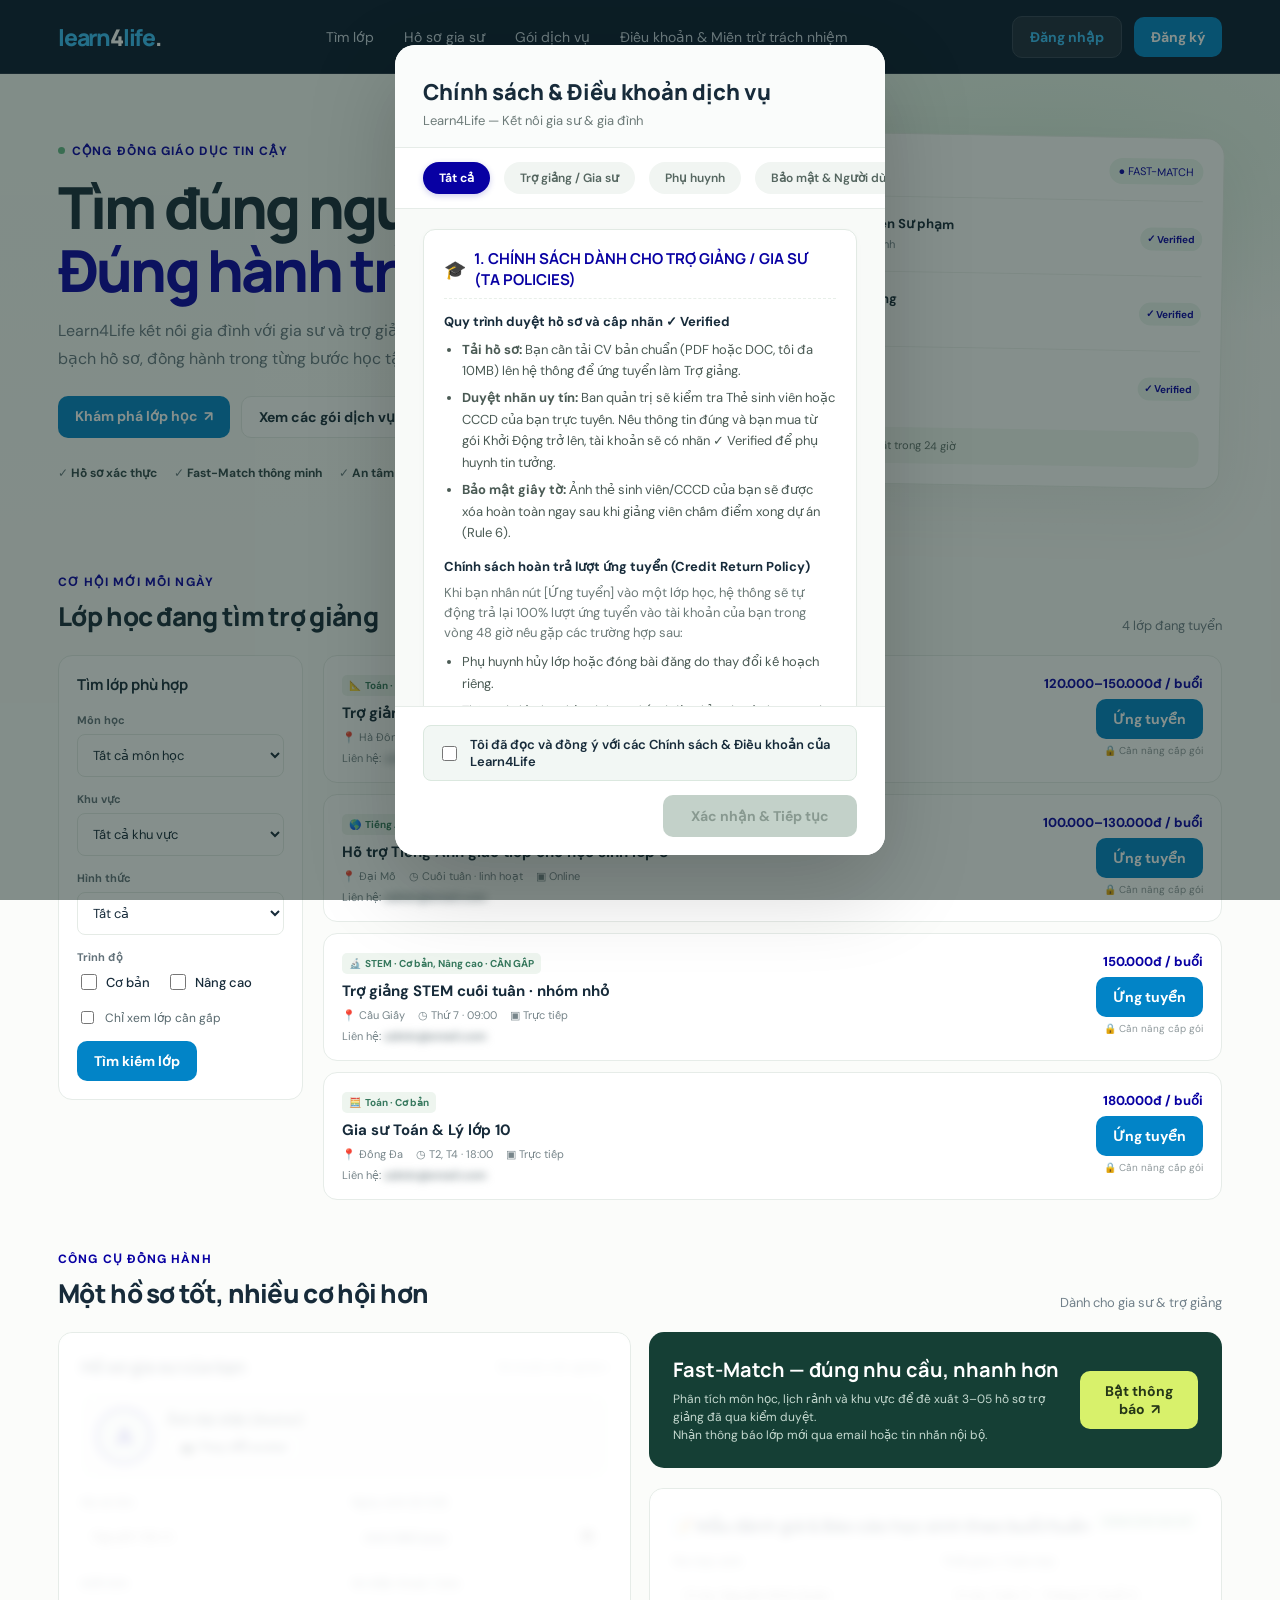
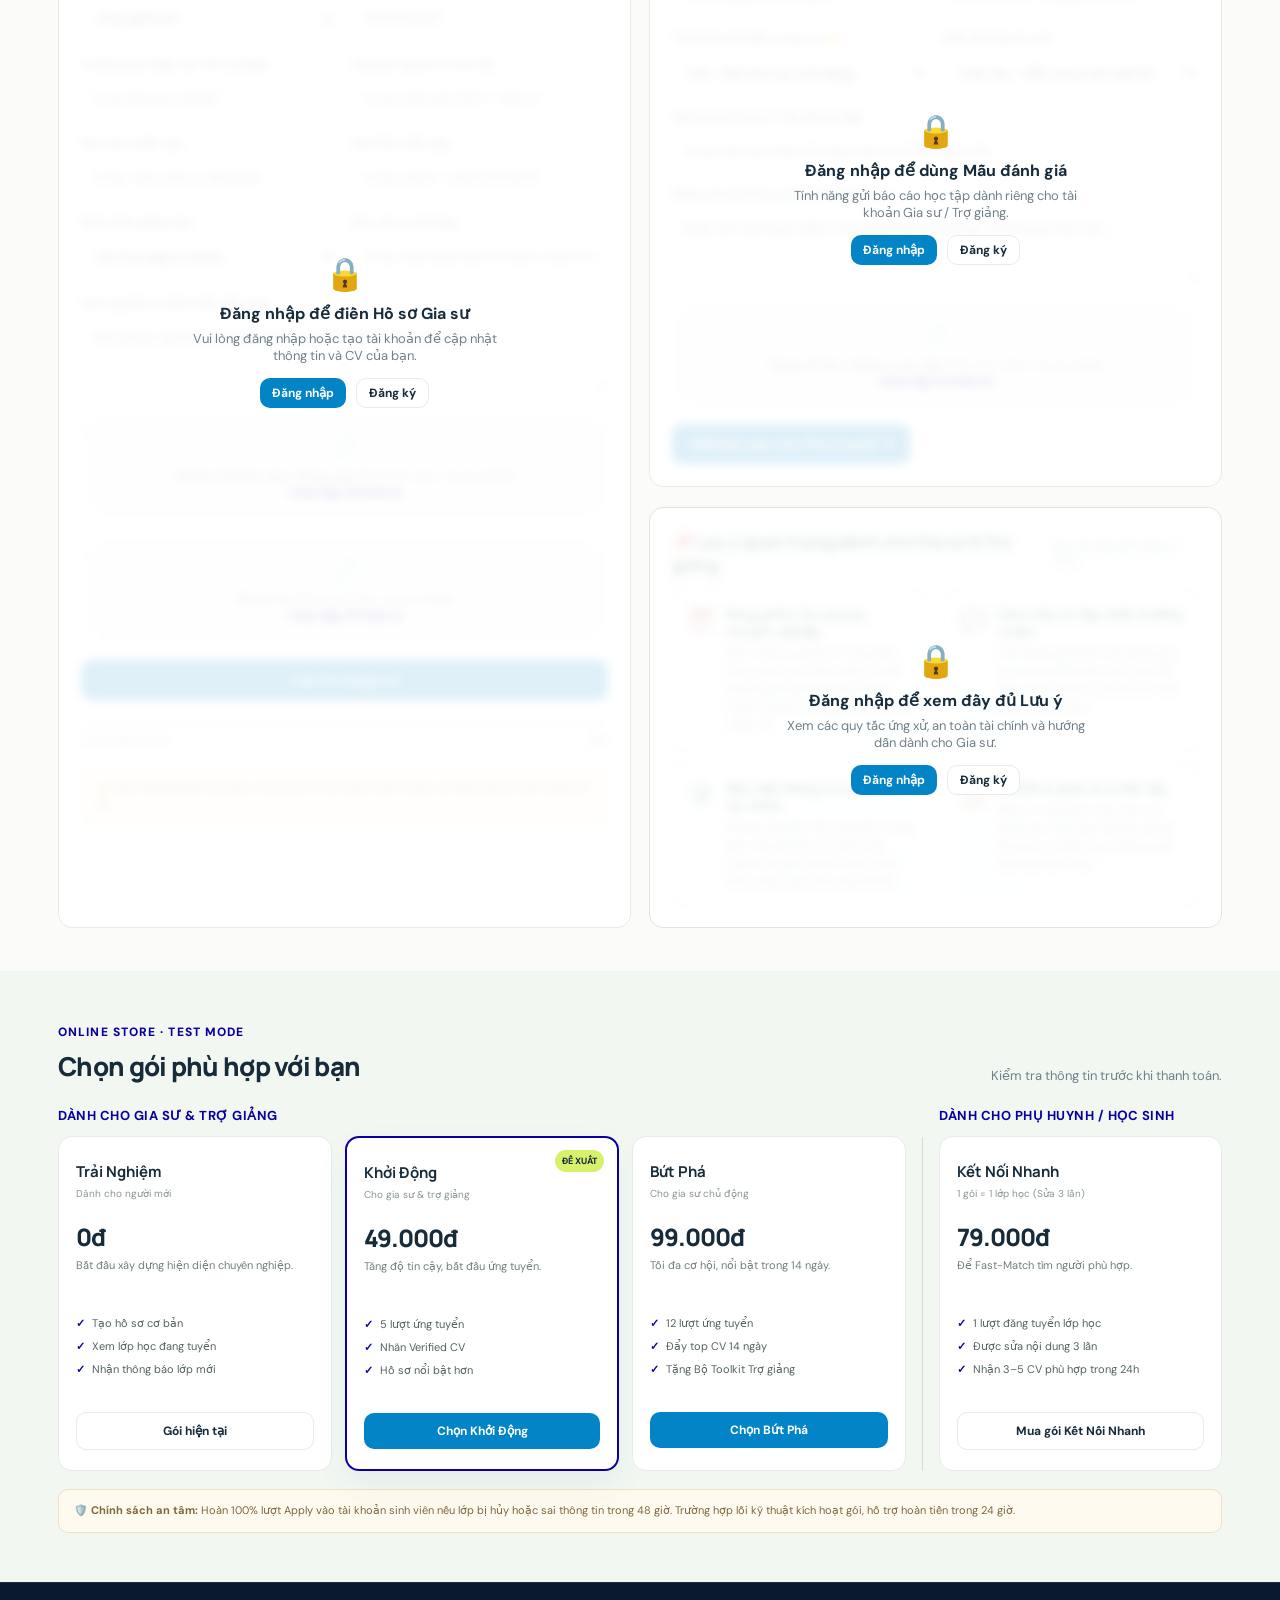
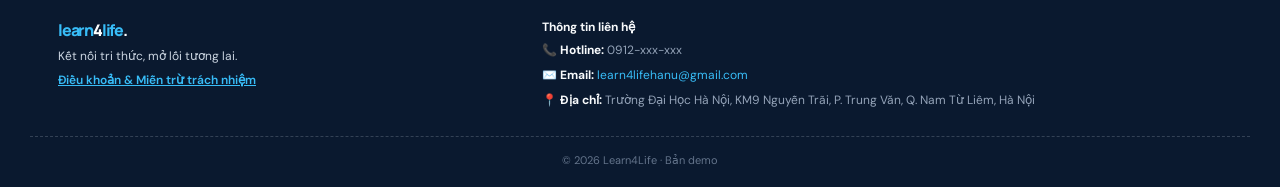
==== commit 6dd7e434: "final1 dmm ebu dmm teammates" ====
--- a/index.html
+++ b/index.html
@@ -16,7 +16,8 @@
                 <a href="#classes" onclick="checkPolicyAndNavigate(event, '#classes')">Tìm lớp</a>
                 <a href="#profile" onclick="checkPolicyAndNavigate(event, '#profile')">Hồ sơ gia sư</a>
                 <a href="#plans" onclick="checkPolicyAndNavigate(event, '#plans')">Gói dịch vụ</a>
-                <a href="javascript:void(0)" onclick="openPolicyModal(false)">Policy / Disclaimer</a>
+                <a href="javascript:void(0)" onclick="openPolicyModal(false)" >Điều khoản &
+                    Miễn trừ trách nhiệm</a>
             </nav>
             <div class="nav-right" id="navRight">
                 <button class="btn btn-light" onclick="openAuthModal('login')">Đăng nhập</button>
@@ -661,72 +662,27 @@
 
     <footer class="footer">
         <div class="shell footer-inner">
-            <span class="brand brand-footer">learn<span>4</span>life<span>.</span></span>
-            <span>Kết nối tri thức, mở lối tương lai.</span>
-            <a href="javascript:void(0)" onclick="openPolicyModal(false)">Điều khoản & Miễn trừ trách nhiệm</a>
+            <!-- Cột 1: Thông tin thương hiệu -->
+            <div class="footer-col">
+                <a href="#home" class="brand brand-footer">learn<span>4</span>life<span>.</span></a>
+                <p class="footer-tagline">Kết nối tri thức, mở lối tương lai.</p>
+                <a href="javascript:void(0)" onclick="openPolicyModal(false)" class="footer-policy-link">Điều khoản &
+                    Miễn trừ trách nhiệm</a>
+            </div>
+
+            <!-- Cột 2: Thông tin liên hệ -->
+            <div class="footer-col footer-contact">
+                <b>Thông tin liên hệ</b>
+                <p>📞 <b>Hotline:</b> 0912-xxx-xxx</p>
+                <p>✉️ <b>Email:</b> <a href="mailto:learn4lifehanu@gmail.com">learn4lifehanu@gmail.com</a></p>
+                <p>📍 <b>Địa chỉ:</b> Trường Đại Học Hà Nội, KM9 Nguyễn Trãi, P. Trung Văn, Q. Nam Từ Liêm, Hà Nội</p>
+            </div>
+        </div>
+
+        <div class="shell footer-bottom">
             <span>© 2026 Learn4Life · Bản demo</span>
         </div>
     </footer>
-
-    <!-- Modal Policy -->
-    <div class="modal-backdrop" id="policyModal">
-        <div class="modal modal-policy">
-            <button class="close" id="policyCloseBtn" onclick="closePolicyModal()">×</button>
-            <div class="policy-header">
-                <span class="mode">📜 ĐIỀU KHOẢN & MIỄN TRỪ TRÁCH NHIỆM</span>
-                <h2>Chính sách & Quy định Sử dụng</h2>
-                <p class="policy-subtitle">Cập nhật lần cuối: 31/10/2026 · Vui lòng đọc kỹ trước khi bắt đầu trải nghiệm
-                </p>
-            </div>
-            <div class="policy-tabs">
-                <button class="policy-tab active" onclick="switchPolicyTab('all', this)">Tất cả</button>
-                <button class="policy-tab" onclick="switchPolicyTab('ta', this)">Gia sư / Trợ giảng</button>
-                <button class="policy-tab" onclick="switchPolicyTab('parent', this)">Phụ huynh</button>
-                <button class="policy-tab" onclick="switchPolicyTab('privacy', this)">Bảo mật</button>
-                <button class="policy-tab" onclick="switchPolicyTab('refund', this)">Hoàn tiền</button>
-            </div>
-            <div class="policy-content" id="policyContent">
-                <div class="policy-section" data-cat="ta">
-                    <div class="policy-card">
-                        <div class="policy-card-title"><span class="icon">🎓</span> 1. Chính sách Dành cho Gia sư & Trợ
-                            giảng</div>
-                        <div class="policy-card-body">
-                            <h4>Quy trình duyệt hồ sơ & cấp nhãn Verified</h4>
-                            <ul>
-                                <li><b>Tải hồ sơ:</b> Bạn cần tải CV bản chuẩn (PDF/DOC, tối đa 10MB) lên hệ thống.</li>
-                                <li><b>Duyệt nhãn uy tín:</b> Ban quản trị kiểm tra Thẻ sinh viên hoặc CCCD trực tuyến.
-                                </li>
-                            </ul>
-                        </div>
-                    </div>
-                </div>
-                <div class="policy-section" data-cat="parent">
-                    <div class="policy-card">
-                        <div class="policy-card-title"><span class="icon">👨‍👩‍👧‍👦</span> 2. Chính sách Dành cho Phụ
-                            huynh</div>
-                        <div class="policy-card-body">
-                            <h4>Quy định đăng lớp & chỉnh sửa</h4>
-                            <ul>
-                                <li>Mỗi <b>Gói Kết Nối Nhanh</b> tương đương với 1 lượt đăng bài tìm gia sư.</li>
-                                <li>Sau khi đăng, Phụ huynh được phép <b>chỉnh sửa thông tin tối đa 3 lần</b> qua giao
-                                    diện Pop-up.</li>
-                            </ul>
-                        </div>
-                    </div>
-                </div>
-            </div>
-            <div class="policy-footer">
-                <label class="policy-agree-check" id="agreeContainer">
-                    <input type="checkbox" id="policyAgreeCheckbox" onchange="toggleAgreeButton(this.checked)" />
-                    <span>Tôi đã đọc, hiểu rõ và đồng ý với các điều khoản dịch vụ trên.</span>
-                </label>
-                <div class="policy-footer-actions">
-                    <button class="btn btn-primary" id="btnAcceptPolicy" disabled
-                        onclick="acceptPolicyAndContinue()">Đồng ý & Tiếp tục</button>
-                </div>
-            </div>
-        </div>
-    </div>
 
     <!-- Modal Pop-up Chỉnh Sửa Lớp Học -->
     <div class="modal-backdrop" id="editClassModal">
@@ -1738,6 +1694,134 @@
             }
         }
     </script>
+
+    <!-- Modal Pop-up Policy / Disclaimer -->
+    <div class="modal-backdrop" id="policyModal" onclick="if(event.target===this) closePolicyModal()">
+        <div class="modal modal-policy">
+            <div class="policy-header">
+                <button class="close" id="policyCloseBtn" onclick="closePolicyModal()">×</button>
+                <h2>Chính sách & Điều khoản dịch vụ</h2>
+                <p class="policy-subtitle">Learn4Life — Kết nối gia sư & gia đình</p>
+            </div>
+
+            <div class="policy-tabs">
+                <button class="policy-tab active" onclick="switchPolicyTab('all', this)">Tất cả</button>
+                <button class="policy-tab" onclick="switchPolicyTab('ta', this)">Trợ giảng / Gia sư</button>
+                <button class="policy-tab" onclick="switchPolicyTab('parent', this)">Phụ huynh</button>
+                <button class="policy-tab" onclick="switchPolicyTab('privacy', this)">Bảo mật & Người dùng</button>
+                <button class="policy-tab" onclick="switchPolicyTab('refund', this)">Hoàn tiền giả lập</button>
+            </div>
+
+            <div class="policy-content">
+                <!-- Section 1 -->
+                <div class="policy-card policy-section" data-cat="ta">
+                    <div class="policy-card-title">
+                        <span class="icon">🎓</span> 1. CHÍNH SÁCH DÀNH CHO TRỢ GIẢNG / GIA SƯ (TA POLICIES)
+                    </div>
+                    <div class="policy-card-body">
+                        <h4>Quy trình duyệt hồ sơ và cấp nhãn ✓ Verified</h4>
+                        <ul>
+                            <li><b>Tải hồ sơ:</b> Bạn cần tải CV bản chuẩn (PDF hoặc DOC, tối đa 10MB) lên hệ thống để
+                                ứng tuyển làm Trợ giảng.</li>
+                            <li><b>Duyệt nhãn uy tín:</b> Ban quản trị sẽ kiểm tra Thẻ sinh viên hoặc CCCD của bạn trực
+                                tuyến. Nếu thông tin đúng và bạn mua từ gói Khởi Động trở lên, tài khoản sẽ có nhãn ✓
+                                Verified để phụ huynh tin tưởng.</li>
+                            <li><b>Bảo mật giấy tờ:</b> Ảnh thẻ sinh viên/CCCD của bạn sẽ được xóa hoàn toàn ngay sau
+                                khi giảng viên chấm điểm xong dự án (Rule 6).</li>
+                        </ul>
+
+                        <h4>Chính sách hoàn trả lượt ứng tuyển (Credit Return Policy)</h4>
+                        <p>Khi bạn nhấn nút [Ứng tuyển] vào một lớp học, hệ thống sẽ tự động trả lại 100% lượt ứng tuyển
+                            vào tài khoản của bạn trong vòng 48 giờ nếu gặp các trường hợp sau:</p>
+                        <ul>
+                            <li>Phụ huynh hủy lớp hoặc đóng bài đăng do thay đổi kế hoạch riêng.</li>
+                            <li>Thông tin lớp học bị sai thực tế (sai địa chỉ, sai mức lương, sai môn học).</li>
+                            <li>Lớp đã có người nhận trước khi hồ sơ của bạn được xử lý.</li>
+                        </ul>
+
+                        <h4>Quy định về quà tặng Toolkit và Đẩy Top CV</h4>
+                        <ul>
+                            <li><b>Bộ Toolkit Trợ giảng:</b> Các mẫu báo cáo tuần và khung bài tập số sẽ được mở khóa
+                                cho bạn tải về ngay sau khi kích hoạt gói dịch vụ (Test Mode).</li>
+                            <li><b>Đẩy Top CV:</b> Hồ sơ của thành viên gói Bứt Phá sẽ tự động đứng đầu mục "Gợi ý dành
+                                cho bạn" trên Trang chủ trong 14 ngày để phụ huynh dễ thấy nhất.</li>
+                        </ul>
+                    </div>
+                </div>
+
+                <!-- Section 2 -->
+                <div class="policy-card policy-section" data-cat="parent">
+                    <div class="policy-card-title">
+                        <span class="icon">👨‍👩‍👧‍👦</span> 2. CHÍNH SÁCH DÀNH CHO PHỤ HUYNH (PARENT POLICIES)
+                    </div>
+                    <div class="policy-card-body">
+                        <h4>Thời gian giao nhận dịch vụ Fast-Match</h4>
+                        <ul>
+                            <li><b>Gửi yêu cầu:</b> Phụ huynh mua gói Kết Nối Nhanh (79.000đ) để đăng tin tìm trợ giảng
+                                cho con.</li>
+                            <li><b>Thời gian nhận CV:</b> Tính năng thông minh của hệ thống dựa vào môn học, lịch rảnh
+                                và khu vực để tự động chọn lọc. Hệ thống sẽ gửi 03–05 CV Trợ giảng đã xác thực (✓
+                                Verified) vào email của phụ huynh trong vòng 24 giờ.</li>
+                        </ul>
+
+                        <h4>Cam kết minh bạch thông tin</h4>
+                        <p>Mọi thông tin về mức thù lao (từ 100.000đ - 180.000đ/buổi) và hình thức học (Trực tiếp hoặc
+                            Online) luôn được hiển thị rõ ràng để trợ giảng xem xét trước khi bấm ứng tuyển.</p>
+                    </div>
+                </div>
+
+                <!-- Section 3 -->
+                <div class="policy-card policy-section" data-cat="privacy">
+                    <div class="policy-card-title">
+                        <span class="icon">🛡️</span> 3. CHÍNH SÁCH BẢO MẬT & BẢO VỆ NGƯỜI DÙNG (PRIVACY POLICY)
+                    </div>
+                    <div class="policy-card-body">
+                        <h4>Ẩn thông tin liên hệ để tránh làm phiền</h4>
+                        <ul>
+                            <li>Để giải quyết tình trạng bị lộ số điện thoại cho bên thứ ba (nhược điểm của các nhóm
+                                Facebook/Zalo), learn4life. ẩn hoàn toàn số điện thoại, email và địa chỉ nhà chi tiết
+                                trên bộ lọc công khai.</li>
+                            <li>Thông tin liên lạc chỉ hiện ra khi phụ huynh và trợ giảng chủ động bấm chấp nhận kết nối
+                                với nhau.</li>
+                        </ul>
+
+                        <h4>Bảo vệ người tham gia kiểm thử (Rule 6)</h4>
+                        <p>Để bảo vệ sự riêng tư của người dùng chạy thử web, mọi tên tuổi thật, lịch sử bấm nút, hay
+                            thời gian đặt hàng của bạn sẽ được mã hóa thành các ký hiệu số (T1, T2, T3...) trong bảng
+                            kết quả lưu trữ của nhóm.</p>
+                    </div>
+                </div>
+
+                <!-- Section 4 -->
+                <div class="policy-card policy-section" data-cat="refund">
+                    <div class="policy-card-title">
+                        <span class="icon">💳</span> 4. CHÍNH SÁCH HOÀN TIỀN GIẢ LẬP (REFUND POLICY)
+                    </div>
+                    <div class="policy-card-body">
+                        <ul>
+                            <li>Do website chạy ở chế độ TEST MODE, bạn không phải nhập thẻ ngân hàng thật và không bị
+                                mất tiền thật.</li>
+                            <li>Nếu hệ thống bị lỗi khiến tài khoản không nhận được tính năng của gói dịch vụ đã chọn
+                                trong vòng 24 giờ, hệ thống sẽ bấm nút hoàn trả giả lập 100% số tiền (49k, 79k, 99k)
+                                trên bảng điều khiển để đảm bảo quy trình trải nghiệm e-commerce diễn ra đúng chuẩn.
+                            </li>
+                        </ul>
+                    </div>
+                </div>
+            </div>
+
+            <div class="policy-footer">
+                <label class="policy-agree-check">
+                    <input type="checkbox" id="policyAgreeCheckbox" onchange="toggleAgreeButton(this.checked)" />
+                    Tôi đã đọc và đồng ý với các Chính sách & Điều khoản của Learn4Life
+                </label>
+                <div class="policy-footer-actions">
+                    <button class="btn btn-primary" id="btnAcceptPolicy" onclick="acceptPolicyAndContinue()"
+                        disabled>Xác nhận & Tiếp tục</button>
+                </div>
+            </div>
+        </div>
+    </div>
 </body>
 
 </html>
--- a/style.css
+++ b/style.css
@@ -1,16 +1,18 @@
 @import url('https://fonts.googleapis.com/css2?family=DM+Sans:wght@400;500;600;700;800&family=Manrope:wght@400;500;600;700;800&display=swap');
 
 :root {
-    --ink: #172b3a;
-    --muted: #71808a;
-    --green: #0800a3;
-    --green-dark: #0b614c;
-    --mint: #e9f5ef;
-    --lime: #d8f16b;
-    --line: #e6ece8;
-    --paper: #fbfcfa;
-    --orange: #f1a251;
-    --shadow: 0 12px 40px #17372b0c;
+--ink: #172b3a;
+--muted: #71808a;
+--green: #0800a3;
+--green-dark: #0b614c;
+--mint: #e9f5ef;
+--lime: #d8f16b;
+--line: #e6ece8;
+--paper: #fbfcfa;
+--orange: #f1a251;
+--shadow: 0 12px 40px #17372b0c;
+--navy-header: #0a192f;
+--navy-footer: #0a192f;
 }
 
 * {
@@ -18,1622 +20,1695 @@
 }
 
 body {
-    margin: 0;
-    background: var(--paper);
-    color: var(--ink);
-    font-family: 'DM Sans', sans-serif;
+margin: 0;
+background: var(--paper);
+color: var(--ink);
+font-family: 'DM Sans', sans-serif;
 }
 
 button,
 input,
 select {
-    font: inherit;
+font: inherit;
 }
 
 button {
-    cursor: pointer;
-    border: 0;
+cursor: pointer;
+border: 0;
 }
 
 a {
-    color: inherit;
-    text-decoration: none;
+color: inherit;
+text-decoration: none;
 }
 
 .shell {
-    max-width: 1220px;
-    margin: auto;
-    padding: 0 28px;
-}
-
+max-width: 1220px;
+margin: auto;
+padding: 0 28px;
+}
+
+/* ==========================================================================
+HEADER / TOPBAR (Đã đổi sang Xanh Dương Đậm & màu chữ trắng/sáng)
+========================================================================== */
 .topbar {
-    height: 74px;
-    background: #fff;
-    border-bottom: 1px solid var(--line);
-    display: flex;
-    align-items: center;
-    position: sticky;
-    top: 0;
-    z-index: 5;
+height: 74px;
+background: var(--navy-header);
+border-bottom: 1px solid rgba(255, 255, 255, 0.1);
+display: flex;
+align-items: center;
+position: sticky;
+top: 0;
+z-index: 5;
 }
 
 .nav {
-    display: flex;
-    align-items: center;
-    justify-content: space-between;
-    width: 100%;
+display: flex;
+align-items: center;
+justify-content: space-between;
+width: 100%;
 }
 
 .brand {
-    font-family: Manrope, sans-serif;
-    font-size: 23px;
-    font-weight: 800;
-    letter-spacing: -1.2px;
-    color: var(--green);
+font-family: Manrope, sans-serif;
+font-size: 23px;
+font-weight: 800;
+letter-spacing: -1.2px;
+color: #38bdf8;
 }
 
 .brand-footer {
-    font-size: 16px;
+font-size: 16px;
+color: #38bdf8;
 }
 
 .brand span {
-    color: var(--ink);
+color: #ffffff;
 }
 
 .links {
-    display: flex;
-    gap: 30px;
-    align-items: center;
-    font-size: 14px;
-    color: #596871;
+display: flex;
+gap: 30px;
+align-items: center;
+font-size: 14px;
+color: #cbd5e1;
 }
 
 .links a:hover {
-    color: var(--green);
+color: #38bdf8;
 }
 
 .nav-right {
-    display: flex;
-    align-items: center;
-    gap: 12px;
+display: flex;
+align-items: center;
+gap: 12px;
 }
 
 .nav-user-info {
-    display: flex;
-    flex-direction: column;
-    align-items: flex-end;
-    gap: 2px;
+display: flex;
+flex-direction: column;
+align-items: flex-end;
+gap: 2px;
 }
 
 .nav-user-name {
-    font-size: 12px;
-    font-weight: bold;
+font-size: 12px;
+font-weight: bold;
+color: #f8fafc;
 }
 
 .nav-user-name.admin {
-    color: #dc2626;
+color: #f87171;
 }
 
 .nav-badges {
-    display: flex;
-    gap: 4px;
-    align-items: center;
+display: flex;
+gap: 4px;
+align-items: center;
 }
 
 .badge {
-    padding: 3px 8px;
-    border-radius: 12px;
-    font-size: 11px;
-    font-weight: 700;
+padding: 3px 8px;
+border-radius: 12px;
+font-size: 11px;
+font-weight: 700;
 }
 
 .badge-active-plan {
-    background: var(--mint);
-    color: var(--green);
+background: #e0f2fe;
+color: #0284c7;
 }
 
 .badge-no-plan {
-    background: #f0f0f0;
-    color: #666;
-    font-weight: 400;
+background: #334155;
+color: #cbd5e1;
+font-weight: 400;
 }
 
 .badge-post-credits {
-    background: #e0f2fe;
-    color: #0369a1;
+background: #e0f2fe;
+color: #0369a1;
 }
 
 .badge-apply-credits {
-    background: #eef5ef;
-    color: var(--green-dark);
+background: #dcfce7;
+color: #15803d;
 }
 
 .avatar {
-    width: 36px;
-    height: 36px;
-    border-radius: 50%;
-    background: #e5f1e9;
-    color: var(--green);
-    display: grid;
-    place-items: center;
-    font-weight: 800;
+width: 36px;
+height: 36px;
+border-radius: 50%;
+background: #1e293b;
+color: #38bdf8;
+display: grid;
+place-items: center;
+font-weight: 800;
+border: 1px solid #334155;
 }
 
 .avatar-admin {
-    background: #fee2e2;
-    color: #dc2626;
+background: #7f1d1d;
+color: #fca5a5;
+border-color: #991b1b;
 }
 
 .btn {
-    border-radius: 10px;
-    padding: 11px 17px;
-    font-size: 14px;
-    font-weight: 700;
-    transition: .18s;
+border-radius: 10px;
+padding: 11px 17px;
+font-size: 14px;
+font-weight: 700;
+transition: .18s;
 }
 
 .btn-sm {
-    padding: 6px 12px;
-    font-size: 12px;
+padding: 6px 12px;
+font-size: 12px;
 }
 
 .btn-primary {
-    background: var(--green);
-    color: white;
+background: #0284c7;
+color: white;
 }
 
 .btn-primary:hover {
-    background: var(--green-dark);
-    transform: translateY(-1px);
+background: #0369a1;
+transform: translateY(-1px);
 }
 
 .btn-light {
-    background: #f0f5f1;
-    color: var(--green);
+background: #1e293b;
+color: #38bdf8;
+border: 1px solid #334155;
+}
+
+.btn-light:hover {
+background: #334155;
+color: #ffffff;
 }
 
 .btn-outline {
-    background: #fff;
-    border: 1px solid var(--line);
-    color: var(--ink);
+background: #fff;
+border: 1px solid var(--line);
+color: var(--ink);
 }
 
 .btn-lime {
-    background: var(--lime);
-    color: #253617;
+background: var(--lime);
+color: #253617;
 }
 
 .btn-edit-class {
-    background: #e0f2fe;
-    color: #0284c7;
-    padding: 4px 8px;
-    font-size: 11px;
+background: #e0f2fe;
+color: #0284c7;
+padding: 4px 8px;
+font-size: 11px;
 }
 
 .btn-delete-class {
-    background: #fee2e2;
-    color: #dc2626;
-    padding: 4px 8px;
-    font-size: 11px;
+background: #fee2e2;
+color: #dc2626;
+padding: 4px 8px;
+font-size: 11px;
 }
 
 .hero {
-    padding: 60px 0 42px;
-    background: radial-gradient(ellipse at 82% 15%, #dff1e3 0, transparent 36%), linear-gradient(180deg, #f6faf6, #fbfcfa);
+padding: 60px 0 42px;
+background: radial-gradient(ellipse at 82% 15%, #dff1e3 0, transparent 36%), linear-gradient(180deg, #f6faf6, #fbfcfa);
 }
 
 .hero-grid {
-    display: grid;
-    grid-template-columns: 1.04fr .96fr;
-    gap: 52px;
-    align-items: center;
+display: grid;
+grid-template-columns: 1.04fr .96fr;
+gap: 52px;
+align-items: center;
 }
 
 .eyebrow {
-    display: inline-flex;
-    align-items: center;
-    gap: 7px;
-    color: var(--green);
-    font-size: 12px;
-    font-weight: 800;
-    text-transform: uppercase;
-    letter-spacing: 1.1px;
+display: inline-flex;
+align-items: center;
+gap: 7px;
+color: var(--green);
+font-size: 12px;
+font-weight: 800;
+text-transform: uppercase;
+letter-spacing: 1.1px;
 }
 
 .dot {
-    width: 7px;
-    height: 7px;
-    border-radius: 50%;
-    background: #64ba88;
+width: 7px;
+height: 7px;
+border-radius: 50%;
+background: #64ba88;
 }
 
 .hero h1 {
-    font: 800 clamp(38px, 5vw, 58px)/1.08 Manrope, sans-serif;
-    letter-spacing: -2.8px;
-    margin: 17px 0 16px;
-    max-width: 620px;
+font: 800 clamp(38px, 5vw, 58px)/1.08 Manrope, sans-serif;
+letter-spacing: -2.8px;
+margin: 17px 0 16px;
+max-width: 620px;
 }
 
 .hero h1 em {
-    font-style: normal;
-    color: var(--green);
+font-style: normal;
+color: var(--green);
 }
 
 .hero p {
-    color: #667780;
-    font-size: 16px;
-    line-height: 1.7;
-    max-width: 510px;
-    margin: 0 0 24px;
+color: #667780;
+font-size: 16px;
+line-height: 1.7;
+max-width: 510px;
+margin: 0 0 24px;
 }
 
 .hero-actions {
-    display: flex;
-    gap: 11px;
+display: flex;
+gap: 11px;
 }
 
 .trust {
-    display: flex;
-    gap: 17px;
-    margin-top: 27px;
-    color: #697a81;
-    font-size: 12px;
+display: flex;
+gap: 17px;
+margin-top: 27px;
+color: #697a81;
+font-size: 12px;
 }
 
 .trust b {
-    color: #31484b;
+color: #31484b;
 }
 
 .hero-card {
-    background: white;
-    border: 1px solid #e8eee8;
-    border-radius: 18px;
-    padding: 20px;
-    box-shadow: 0 22px 65px #244c3512;
-    transform: rotate(1deg);
+background: white;
+border: 1px solid #e8eee8;
+border-radius: 18px;
+padding: 20px;
+box-shadow: 0 22px 65px #244c3512;
+transform: rotate(1deg);
 }
 
 .card-head {
-    display: flex;
-    justify-content: space-between;
-    align-items: center;
-    margin-bottom: 16px;
+display: flex;
+justify-content: space-between;
+align-items: center;
+margin-bottom: 16px;
 }
 
 .card-head strong {
-    font: 700 16px Manrope;
+font: 700 16px Manrope;
 }
 
 .live {
-    font-size: 11px;
-    color: var(--green);
-    background: #ebf7ee;
-    padding: 6px 9px;
-    border-radius: 20px;
+font-size: 11px;
+color: var(--green);
+background: #ebf7ee;
+padding: 6px 9px;
+border-radius: 20px;
 }
 
 .match-profile {
-    display: flex;
-    gap: 13px;
-    align-items: center;
-    padding: 14px 0;
-    border-top: 1px solid #eff2ef;
+display: flex;
+gap: 13px;
+align-items: center;
+padding: 14px 0;
+border-top: 1px solid #eff2ef;
 }
 
 .portrait {
-    width: 46px;
-    height: 46px;
-    border-radius: 14px;
-    background: #e8d9c8;
-    display: grid;
-    place-items: center;
-    font-size: 23px;
+width: 46px;
+height: 46px;
+border-radius: 14px;
+background: #e8d9c8;
+display: grid;
+place-items: center;
+font-size: 23px;
 }
 
 .portrait.blue {
-    background: #dce9ef;
+background: #dce9ef;
 }
 
 .portrait.pink {
-    background: #f3e2e0;
+background: #f3e2e0;
 }
 
 .mp-info {
-    flex: 1;
+flex: 1;
 }
 
 .mp-info b {
-    font-size: 13px;
-    display: block;
+font-size: 13px;
+display: block;
 }
 
 .mp-info small {
-    color: var(--muted);
-    font-size: 11px;
+color: var(--muted);
+font-size: 11px;
 }
 
 .verified {
-    font-size: 10px;
-    color: var(--green);
-    font-weight: 700;
-    background: #eaf5ee;
-    border-radius: 20px;
-    padding: 5px 7px;
+font-size: 10px;
+color: var(--green);
+font-weight: 700;
+background: #eaf5ee;
+border-radius: 20px;
+padding: 5px 7px;
 }
 
 .match-footer {
-    background: #f3f8f3;
-    padding: 11px 13px;
-    border-radius: 10px;
-    color: #61736d;
-    font-size: 11px;
-    margin-top: 6px;
+background: #f3f8f3;
+padding: 11px 13px;
+border-radius: 10px;
+color: #61736d;
+font-size: 11px;
+margin-top: 6px;
 }
 
 .section {
-    padding: 43px 0;
+padding: 43px 0;
 }
 
 .section-head {
-    display: flex;
-    align-items: flex-end;
-    justify-content: space-between;
-    margin-bottom: 21px;
+display: flex;
+align-items: flex-end;
+justify-content: space-between;
+margin-bottom: 21px;
 }
 
 .section-head h2 {
-    font: 800 26px Manrope;
-    letter-spacing: -.7px;
-    margin: 7px 0 0;
+font: 800 26px Manrope;
+letter-spacing: -.7px;
+margin: 7px 0 0;
 }
 
 .section-head p {
-    margin: 0;
-    color: var(--muted);
-    font-size: 13px;
+margin: 0;
+color: var(--muted);
+font-size: 13px;
 }
 
 .content-grid {
-    display: grid;
-    grid-template-columns: 245px 1fr;
-    gap: 20px;
+display: grid;
+grid-template-columns: 245px 1fr;
+gap: 20px;
 }
 
 .filter-card,
 .class-card,
 .panel,
 .plan {
-    background: #fff;
-    border: 1px solid var(--line);
-    border-radius: 14px;
+background: #fff;
+border: 1px solid var(--line);
+border-radius: 14px;
 }
 
 .filter-card {
-    padding: 18px;
-    height: max-content;
+padding: 18px;
+height: max-content;
 }
 
 .filter-card h3 {
-    margin: 0 0 18px;
-    font: 700 15px Manrope;
+margin: 0 0 18px;
+font: 700 15px Manrope;
 }
 
 .field {
-    margin-bottom: 15px;
+margin-bottom: 15px;
 }
 
 .field label {
-    display: block;
-    color: #63727a;
-    font-size: 11px;
-    font-weight: 700;
-    margin-bottom: 7px;
+display: block;
+color: #63727a;
+font-size: 11px;
+font-weight: 700;
+margin-bottom: 7px;
 }
 
 .field input,
 .field select {
-    width: 100%;
-    border: 1px solid #e5ebe6;
-    background: #fff;
-    padding: 11px;
-    border-radius: 8px;
-    color: var(--ink);
-    outline: none;
-    font-size: 13px;
+width: 100%;
+border: 1px solid #e5ebe6;
+background: #fff;
+padding: 11px;
+border-radius: 8px;
+color: var(--ink);
+outline: none;
+font-size: 13px;
 }
 
 .field input:focus,
 .field select:focus {
-    border-color: #76ae90;
+border-color: #76ae90;
 }
 
 .check {
-    display: flex;
-    align-items: center;
-    gap: 8px;
-    color: #58696e;
+display: flex;
+align-items: center;
+gap: 8px;
+color: #58696e;
+font-size: 12px;
+margin: 14px 0;
+}
+
+.check input {
+accent-color: var(--green);
+}
+
+.class-list {
+display: grid;
+gap: 11px;
+}
+
+.class-card {
+padding: 17px 18px;
+display: flex;
+justify-content: space-between;
+gap: 15px;
+align-items: center;
+transition: .2s;
+}
+
+.class-card.clickable {
+cursor: pointer;
+}
+
+.class-card:hover {
+border-color: #bfd9c9;
+box-shadow: var(--shadow);
+}
+
+.class-main {
+min-width: 0;
+}
+
+.tag {
+display: inline-block;
+background: #eef5ef;
+color: #36785d;
+border-radius: 5px;
+padding: 4px 7px;
+font-size: 10px;
+font-weight: 700;
+margin-bottom: 7px;
+}
+
+.tag-owner {
+background: #dcfce7;
+color: #166534;
+font-size: 10px;
+padding: 2px 6px;
+border-radius: 4px;
+font-weight: bold;
+margin-left: 6px;
+}
+
+.class-card h3 {
+font-size: 15px;
+margin: 0 0 7px;
+}
+
+.meta {
+display: flex;
+flex-wrap: wrap;
+gap: 13px;
+color: #78868b;
+font-size: 11px;
+}
+
+.meta-contact {
+margin-top: 7px;
+}
+
+.salary {
+color: var(--green);
+font-size: 13px;
+font-weight: 800;
+white-space: nowrap;
+margin-bottom: 7px;
+}
+
+.class-actions {
+text-align: right;
+}
+
+.class-action-btns {
+display: flex;
+gap: 6px;
+justify-content: flex-end;
+margin-top: 6px;
+}
+
+.locked {
+font-size: 10px;
+color: #909a9d;
+display: block;
+margin-top: 5px;
+}
+
+.secure {
+filter: blur(4px);
+user-select: none;
+}
+
+.empty {
+padding: 35px;
+text-align: center;
+color: var(--muted);
+display: none;
+}
+
+.split {
+display: grid;
+grid-template-columns: 1fr 1fr;
+gap: 18px;
+}
+
+.panel {
+padding: 22px;
+}
+
+.panel-title {
+display: flex;
+justify-content: space-between;
+align-items: center;
+margin-bottom: 15px;
+}
+
+.panel-title h3 {
+font: 700 17px Manrope;
+margin: 0;
+}
+
+.subtle {
+font-size: 11px;
+color: var(--muted);
+}
+
+.upload-zone {
+border: 1px dashed #b6d2c0;
+border-radius: 12px;
+padding: 18px;
+background: #f8fbf8;
+text-align: center;
+color: #72837b;
+font-size: 12px;
+}
+
+.upload-zone input {
+display: none;
+}
+
+.upload-icon {
+font-size: 23px;
+margin-bottom: 6px;
+}
+
+.upload-zone label {
+color: var(--green);
+font-weight: 700;
+cursor: pointer;
+}
+
+.profile-progress {
+height: 7px;
+background: #edf2ed;
+border-radius: 9px;
+margin: 15px 0 7px;
+overflow: hidden;
+}
+
+.profile-progress div {
+height: 100%;
+width: 72%;
+background: var(--green);
+border-radius: 9px;
+}
+
+.profile-row {
+display: flex;
+justify-content: space-between;
+font-size: 11px;
+color: #728078;
+}
+
+.report-preview {
+background: #f4f8f4;
+border-radius: 10px;
+padding: 14px;
+margin: 11px 0;
+}
+
+.report-preview b {
+font-size: 12px;
+}
+
+.report-preview p {
+color: #687872;
+font-size: 11px;
+line-height: 1.55;
+margin: 7px 0 0;
+}
+
+.match-box {
+background: #153f35;
+color: #fff;
+border-radius: 15px;
+padding: 24px;
+display: flex;
+justify-content: space-between;
+gap: 20px;
+align-items: center;
+margin-top: 19px;
+}
+
+.match-box h3 {
+font: 700 20px Manrope;
+margin: 0 0 7px;
+}
+
+.match-box p {
+font-size: 12px;
+color: #c4d8cf;
+margin: 0;
+line-height: 1.5;
+}
+
+.plans-section {
+background: #f2f7f2;
+padding: 49px 0;
+}
+
+.plans-wrapper {
+display: flex;
+align-items: stretch;
+gap: 12px;
+margin-top: 23px;
+}
+
+.plans-group:first-child {
+flex: 3;
+display: flex;
+flex-direction: column;
+}
+
+.plans-group:last-child {
+flex: 1;
+display: flex;
+flex-direction: column;
+}
+
+.tutor-plans {
+flex: 3;
+display: grid;
+grid-template-columns: repeat(3, 1fr);
+gap: 13px;
+}
+
+.parent-plans {
+flex: 1;
+display: grid;
+grid-template-columns: 1fr;
+gap: 13px;
+}
+
+.group-title {
+font-size: 13px;
+font-weight: 700;
+color: var(--green);
+text-transform: uppercase;
+letter-spacing: 0.5px;
+margin-bottom: 12px;
+}
+
+.plans-divider {
+width: 1px;
+background-color: #d2ded5;
+align-self: stretch;
+margin: 30px 4px 0 4px;
+}
+
+.plan {
+padding: 20px 17px;
+position: relative;
+}
+
+.plan.featured {
+border: 2px solid var(--green);
+box-shadow: 0 14px 35px #0e61430e;
+}
+
+.plan-label {
+position: absolute;
+right: 13px;
+top: 12px;
+background: var(--lime);
+font-size: 9px;
+font-weight: 800;
+padding: 5px 7px;
+border-radius: 20px;
+}
+
+.plan h3 {
+font: 700 15px Manrope;
+margin: 4px 0 5px;
+}
+
+.plan .for {
+font-size: 10px;
+color: #8a9694;
+height: 16px;
+}
+
+.price {
+font: 800 24px Manrope;
+letter-spacing: -1px;
+margin: 17px 0 4px;
+}
+
+.plan-desc {
+font-size: 11px;
+line-height: 1.55;
+color: #718079;
+height: 42px;
+}
+
+.plan ul {
+padding: 0;
+list-style: none;
+margin: 17px 0 19px;
+min-height: 77px;
+}
+
+.plan li {
+font-size: 11px;
+color: #53645c;
+margin: 9px 0;
+display: flex;
+gap: 7px;
+}
+
+.plan li:before {
+content: '✓';
+color: var(--green);
+font-weight: 800;
+}
+
+.plan .btn {
+width: 100%;
+font-size: 12px;
+padding: 10px 6px;
+}
+
+.notice {
+border: 1px solid #f0dfc1;
+background: #fffaf0;
+border-radius: 10px;
+padding: 12px 15px;
+color: #80663c;
+font-size: 11px;
+line-height: 1.6;
+margin-top: 18px;
+}
+
+/* ==========================================================================
+FOOTER (Đã đổi sang Xanh Dương Đậm & chữ trắng/sáng tương ứng)
+========================================================================== */
+.footer {
+padding: 36px 0 20px;
+color: #94a3b8;
+font-size: 12px;
+border-top: 1px solid rgba(255, 255, 255, 0.1);
+background: var(--navy-footer);
+}
+
+.footer-inner {
+display: grid;
+grid-template-columns: 1fr 1.5fr;
+gap: 30px;
+padding-bottom: 20px;
+}
+
+.footer-col p {
+margin: 6px 0;
+line-height: 1.6;
+}
+
+.footer-tagline {
+margin: 8px 0 12px;
+color: #cbd5e1;
+}
+
+.footer-policy-link {
+color: #38bdf8;
+text-decoration: underline;
+font-weight: 600;
+}
+
+.footer-policy-link:hover {
+color: #7dd3fc;
+}
+
+.footer-contact b {
+color: #f8fafc;
+}
+
+.footer-contact a {
+color: #38bdf8;
+}
+
+.footer-contact a:hover {
+color: #7dd3fc;
+}
+
+.footer-bottom {
+border-top: 1px dashed #334155;
+padding-top: 16px;
+font-size: 11px;
+color: #64748b;
+text-align: center;
+}
+
+@media (max-width: 680px) {
+.footer-inner {
+grid-template-columns: 1fr;
+gap: 20px;
+}
+}
+
+.modal-backdrop {
+position: fixed;
+inset: 0;
+background: #11251f82;
+z-index: 10;
+display: none;
+align-items: center;
+justify-content: center;
+padding: 20px;
+}
+
+.modal-backdrop.show {
+display: flex;
+}
+
+.modal {
+width: min(490px, 100%);
+background: #fff;
+border-radius: 17px;
+padding: 25px;
+box-shadow: 0 30px 90px #0003;
+position: relative;
+}
+
+.modal-wide {
+width: min(600px, 100%);
+}
+
+.modal h2 {
+font: 800 22px Manrope;
+margin: 0 0 7px;
+}
+
+.modal p {
+font-size: 13px;
+color: #6d7b79;
+line-height: 1.55;
+}
+
+.modal-notice {
+font-size: 12px;
+color: var(--green);
+font-weight: bold;
+margin-bottom: 14px;
+}
+
+.modal-footer-actions {
+display: flex;
+justify-content: flex-end;
+gap: 10px;
+margin-top: 15px;
+}
+
+.close {
+position: absolute;
+right: 17px;
+top: 14px;
+background: #f1f5f1;
+border-radius: 50%;
+width: 31px;
+height: 31px;
+color: #53635d;
+font-size: 18px;
+}
+
+.checkout-container {
+max-width: 580px;
+margin: 50px auto;
+background: #fff;
+padding: 30px;
+border-radius: 16px;
+border: 1px solid var(--line);
+box-shadow: var(--shadow);
+}
+
+.checkout-header {
+border-bottom: 1px solid var(--line);
+padding-bottom: 16px;
+margin-bottom: 20px;
+}
+
+.checkout-title {
+margin-top: 8px;
+}
+
+.checkout-subtext {
+color: var(--muted);
+font-size: 13px;
+}
+
+.checkout-summary {
+display: flex;
+justify-content: space-between;
+background: #f5f8f5;
+padding: 13px;
+border-radius: 10px;
+font-size: 13px;
+margin: 17px 0;
+}
+
+.checkout-name {
+font-weight: 700;
+}
+
+.checkout-price {
+color: var(--green);
+font-size: 16px;
+font-weight: 700;
+}
+
+.checkout-agreements {
+margin: 18px 0;
+display: flex;
+flex-direction: column;
+gap: 10px;
+}
+
+.check-item {
+display: flex;
+align-items: center;
+gap: 8px;
+font-size: 13px;
+cursor: pointer;
+}
+
+.check-item-link {
+color: var(--green);
+text-decoration: underline;
+}
+
+.btn-full {
+width: 100%;
+margin-top: 10px;
+}
+
+.subtle-center {
+text-align: center;
+margin-top: 16px;
+}
+
+.back-link {
+display: inline-block;
+margin-bottom: 12px;
+color: var(--green);
+font-size: 13px;
+font-weight: 700;
+}
+
+.mode {
+font-size: 10px;
+color: #8a6c38;
+background: #fff7e9;
+padding: 5px 8px;
+border-radius: 20px;
+display: inline-block;
+}
+
+.modal .field {
+margin: 13px 0;
+}
+
+.toast {
+position: fixed;
+bottom: 22px;
+left: 50%;
+transform: translate(-50%, 20px);
+opacity: 0;
+background: #183f35;
+color: white;
+border-radius: 10px;
+padding: 12px 17px;
+font-size: 13px;
+z-index: 20;
+transition: .25s;
+box-shadow: 0 8px 25px #0002;
+}
+
+.toast.show {
+opacity: 1;
+transform: translate(-50%, 0);
+}
+
+.modal-policy {
+max-width: 720px;
+max-height: 90vh;
+display: flex;
+flex-direction: column;
+padding: 0;
+overflow: hidden;
+border-radius: 20px;
+}
+
+.policy-header {
+padding: 24px 28px 16px;
+border-bottom: 1px solid var(--line);
+background: #fafcfb;
+}
+
+.policy-header h2 {
+font: 800 22px Manrope, sans-serif;
+color: var(--ink);
+margin: 8px 0 4px;
+}
+
+.policy-subtitle {
+font-size: 12px;
+color: var(--muted);
+margin: 0;
+}
+
+.policy-tabs {
+display: flex;
+gap: 14px;
+padding: 14px 28px;
+background: #fff;
+border-bottom: 1px solid var(--line);
+overflow-x: auto;
+overflow-y: hidden;
+flex-shrink: 0;
+}
+
+.policy-tab {
+background: #f1f5f2;
+color: #556660;
+border: 0;
+padding: 8px 16px;
+border-radius: 20px;
+font-size: 12px;
+font-weight: 600;
+white-space: nowrap;
+transition: all 0.2s ease;
+cursor: pointer;
+}
+
+.policy-tab:hover {
+background: #e2ede5;
+color: var(--green);
+}
+
+.policy-tab.active {
+background: var(--green) !important;
+color: #ffffff !important;
+font-weight: 700;
+box-shadow: 0 2px 6px rgba(8, 0, 163, 0.2);
+}
+
+.policy-content {
+padding: 20px 28px;
+overflow-y: auto;
+flex: 1;
+display: flex;
+flex-direction: column;
+gap: 16px;
+background: #f8faf8;
+}
+
+.policy-card {
+background: #ffffff;
+border: 1px solid #e2eae4;
+border-radius: 12px;
+padding: 18px 20px;
+box-shadow: 0 2px 8px rgba(0, 0, 0, 0.02);
+}
+
+.policy-card-title {
+font: 700 15px Manrope, sans-serif;
+color: var(--green);
+display: flex;
+align-items: center;
+gap: 8px;
+margin-bottom: 12px;
+padding-bottom: 8px;
+border-bottom: 1px dashed #e8efe9;
+}
+
+.policy-card-title .icon {
+font-size: 18px;
+}
+
+.policy-card-body {
+font-size: 13px;
+line-height: 1.65;
+color: #4a5a54;
+}
+
+.policy-card-body h4 {
+font-size: 13px;
+font-weight: 700;
+color: var(--ink);
+margin: 12px 0 6px;
+}
+
+.policy-card-body h4:first-child {
+margin-top: 0;
+}
+
+.policy-card-body p {
+margin: 0 0 8px;
+}
+
+.policy-card-body ul {
+margin: 0 0 10px;
+padding-left: 18px;
+}
+
+.policy-card-body li {
+margin-bottom: 6px;
+}
+
+.policy-footer {
+padding: 18px 28px;
+background: #ffffff;
+border-top: 1px solid var(--line);
+display: flex;
+flex-direction: column;
+gap: 14px;
+}
+
+.policy-agree-check {
+display: flex;
+align-items: center;
+gap: 10px;
+font-size: 13px;
+font-weight: 600;
+color: var(--ink);
+cursor: pointer;
+user-select: none;
+background: #f2f7f4;
+padding: 10px 14px;
+border-radius: 8px;
+border: 1px solid #dbe8df;
+}
+
+.policy-agree-check input {
+width: 17px;
+height: 17px;
+accent-color: var(--green);
+cursor: pointer;
+}
+
+.policy-footer-actions {
+display: flex;
+justify-content: flex-end;
+}
+
+.policy-footer-actions .btn {
+padding: 12px 28px;
+font-size: 14px;
+}
+
+.policy-footer-actions .btn:disabled {
+background: #c3d1c9;
+color: #889990;
+cursor: not-allowed;
+transform: none;
+box-shadow: none;
+}
+
+.auth-tabs {
+display: flex;
+gap: 10px;
+border-bottom: 2px solid var(--line);
+margin-bottom: 18px;
+}
+
+.auth-tab {
+flex: 1;
+padding: 10px;
+background: none;
+border: none;
+font-weight: 700;
+color: var(--muted);
+font-size: 14px;
+border-bottom: 2px solid transparent;
+margin-bottom: -2px;
+cursor: pointer;
+}
+
+.auth-tab.active {
+color: var(--green);
+border-bottom-color: var(--green);
+}
+
+.section-tight {
+padding-top: 4px;
+}
+
+.parent-locked-notice {
+text-align: center;
+padding: 35px 20px;
+}
+
+.parent-locked-icon {
+font-size: 36px;
+margin-bottom: 10px;
+}
+
+.parent-locked-title {
+font-size: 18px;
+margin-bottom: 8px;
+}
+
+.parent-locked-text {
+color: var(--muted);
+font-size: 13px;
+max-width: 480px;
+margin: 0 auto 18px;
+}
+
+.tag-active-plan {
+background: #e9f5ef;
+color: var(--green);
+}
+
+.post-form-grid {
+display: grid;
+grid-template-columns: 1fr 1fr;
+gap: 15px;
+}
+
+.post-form-submit-btn {
+margin-top: 10px;
+}
+
+.level-checkbox-group {
+display: flex;
+align-items: center;
+gap: 16px;
+margin-top: 6px;
+}
+
+.level-checkbox-group label {
+display: flex;
+align-items: center;
+gap: 6px;
+font-size: 13px;
+font-weight: 500;
+color: var(--ink);
+cursor: pointer;
+margin-bottom: 0;
+}
+
+.level-checkbox-group input[type="checkbox"] {
+width: 16px;
+height: 16px;
+accent-color: var(--green);
+cursor: pointer;
+}
+
+@media(max-width:900px) {
+.hero-grid {
+gap: 25px;
+}
+
+.plans-wrapper {
+    flex-direction: column;
+    gap: 20px;
+}
+
+.plans-divider {
+    width: 100%;
+    height: 1px;
+    margin: 10px 0;
+}
+
+.tutor-plans {
+    grid-template-columns: repeat(3, 1fr);
+}
+
+.links {
+    gap: 15px;
+}
+
+.content-grid {
+    grid-template-columns: 220px 1fr;
+}
+
+
+}
+
+@media(max-width:680px) {
+.shell {
+padding: 0 17px;
+}
+
+.topbar {
+    height: 63px;
+}
+
+.links {
+    display: none;
+}
+
+.nav-right .btn {
+    padding: 9px 11px;
     font-size: 12px;
-    margin: 14px 0;
-}
-
-.check input {
-    accent-color: var(--green);
-}
-
-.class-list {
-    display: grid;
-    gap: 11px;
-}
-
-.class-card {
-    padding: 17px 18px;
-    display: flex;
-    justify-content: space-between;
-    gap: 15px;
-    align-items: center;
-    transition: .2s;
-}
-
-.class-card.clickable {
-    cursor: pointer;
-}
-
-.class-card:hover {
-    border-color: #bfd9c9;
-    box-shadow: var(--shadow);
-}
-
-.class-main {
-    min-width: 0;
-}
-
-.tag {
-    display: inline-block;
-    background: #eef5ef;
-    color: #36785d;
-    border-radius: 5px;
-    padding: 4px 7px;
-    font-size: 10px;
-    font-weight: 700;
-    margin-bottom: 7px;
-}
-
-.tag-owner {
-    background: #dcfce7;
-    color: #166534;
-    font-size: 10px;
-    padding: 2px 6px;
-    border-radius: 4px;
-    font-weight: bold;
-    margin-left: 6px;
-}
-
-.class-card h3 {
-    font-size: 15px;
-    margin: 0 0 7px;
-}
-
-.meta {
-    display: flex;
+}
+
+.hero {
+    padding: 40px 0 28px;
+}
+
+.hero-grid {
+    grid-template-columns: 1fr;
+}
+
+.hero h1 {
+    font-size: 42px;
+}
+
+.hero-card {
+    max-width: 500px;
+    transform: none;
+}
+
+.trust {
     flex-wrap: wrap;
-    gap: 13px;
-    color: #78868b;
-    font-size: 11px;
-}
-
-.meta-contact {
-    margin-top: 7px;
-}
-
-.salary {
-    color: var(--green);
-    font-size: 13px;
-    font-weight: 800;
-    white-space: nowrap;
-    margin-bottom: 7px;
-}
-
-.class-actions {
-    text-align: right;
-}
-
-.class-action-btns {
-    display: flex;
-    gap: 6px;
-    justify-content: flex-end;
-    margin-top: 6px;
-}
-
-.locked {
-    font-size: 10px;
-    color: #909a9d;
-    display: block;
-    margin-top: 5px;
-}
-
-.secure {
-    filter: blur(4px);
-    user-select: none;
-}
-
-.empty {
-    padding: 35px;
-    text-align: center;
-    color: var(--muted);
-    display: none;
-}
-
-.split {
+    gap: 10px;
+}
+
+.section {
+    padding: 32px 0;
+}
+
+.section-head {
+    align-items: flex-start;
+    gap: 12px;
+    flex-direction: column;
+}
+
+.section-head h2 {
+    font-size: 23px;
+}
+
+.content-grid {
+    grid-template-columns: 1fr;
+}
+
+.filter-card {
     display: grid;
     grid-template-columns: 1fr 1fr;
-    gap: 18px;
-}
-
-.panel {
-    padding: 22px;
-}
-
-.panel-title {
-    display: flex;
-    justify-content: space-between;
-    align-items: center;
-    margin-bottom: 15px;
-}
-
-.panel-title h3 {
-    font: 700 17px Manrope;
-    margin: 0;
-}
-
-.subtle {
+    gap: 0 11px;
+}
+
+.filter-card h3,
+.check,
+.filter-card .btn {
+    grid-column: 1/-1;
+}
+
+.class-card {
+    align-items: flex-start;
+}
+
+.class-actions .btn {
     font-size: 11px;
-    color: var(--muted);
-}
-
-.upload-zone {
-    border: 1px dashed #b6d2c0;
-    border-radius: 12px;
-    padding: 18px;
-    background: #f8fbf8;
-    text-align: center;
-    color: #72837b;
-    font-size: 12px;
-}
-
-.upload-zone input {
-    display: none;
-}
-
-.upload-icon {
-    font-size: 23px;
-    margin-bottom: 6px;
-}
-
-.upload-zone label {
-    color: var(--green);
-    font-weight: 700;
-    cursor: pointer;
-}
-
-.profile-progress {
-    height: 7px;
-    background: #edf2ed;
-    border-radius: 9px;
-    margin: 15px 0 7px;
-    overflow: hidden;
-}
-
-.profile-progress div {
-    height: 100%;
-    width: 72%;
-    background: var(--green);
-    border-radius: 9px;
-}
-
-.profile-row {
-    display: flex;
-    justify-content: space-between;
-    font-size: 11px;
-    color: #728078;
-}
-
-.report-preview {
-    background: #f4f8f4;
-    border-radius: 10px;
-    padding: 14px;
-    margin: 11px 0;
-}
-
-.report-preview b {
-    font-size: 12px;
-}
-
-.report-preview p {
-    color: #687872;
-    font-size: 11px;
-    line-height: 1.55;
-    margin: 7px 0 0;
+    padding: 9px;
+}
+
+.meta {
+    gap: 7px;
+}
+
+.split {
+    grid-template-columns: 1fr;
+}
+
+.tutor-plans {
+    grid-template-columns: repeat(2, 1fr);
+    gap: 9px;
+}
+
+.plan {
+    padding: 16px 12px;
+}
+
+.plan .price {
+    font-size: 21px;
+}
+
+.plan-desc {
+    height: auto;
+    min-height: 48px;
+}
+
+.plan ul {
+    min-height: 96px;
 }
 
 .match-box {
-    background: #153f35;
-    color: #fff;
-    border-radius: 15px;
-    padding: 24px;
-    display: flex;
-    justify-content: space-between;
-    gap: 20px;
-    align-items: center;
-    margin-top: 19px;
-}
-
-.match-box h3 {
-    font: 700 20px Manrope;
-    margin: 0 0 7px;
-}
-
-.match-box p {
-    font-size: 12px;
-    color: #c4d8cf;
-    margin: 0;
-    line-height: 1.5;
-}
-
-.plans-section {
-    background: #f2f7f2;
-    padding: 49px 0;
-}
-
-.plans-wrapper {
-    display: flex;
-    align-items: stretch;
-    gap: 12px;
-    margin-top: 23px;
-}
-
-.plans-group:first-child {
-    flex: 3;
-    display: flex;
+    padding: 19px;
+}
+
+.match-box .btn {
+    white-space: nowrap;
+}
+
+.footer-inner {
     flex-direction: column;
 }
 
-.plans-group:last-child {
-    flex: 1;
-    display: flex;
-    flex-direction: column;
-}
-
+.modal-policy {
+    max-height: 95vh;
+}
+
+.policy-header,
+.policy-tabs,
+.policy-content,
+.policy-footer {
+    padding-left: 16px;
+    padding-right: 16px;
+}
+
+.policy-footer-actions .btn {
+    width: 100%;
+}
+
+.post-form-grid {
+    grid-template-columns: 1fr;
+}
+
+
+}
+
+@media(max-width:390px) {
 .tutor-plans {
-    flex: 3;
-    display: grid;
-    grid-template-columns: repeat(3, 1fr);
-    gap: 13px;
-}
-
-.parent-plans {
-    flex: 1;
-    display: grid;
-    grid-template-columns: 1fr;
-    gap: 13px;
-}
-
-.group-title {
-    font-size: 13px;
-    font-weight: 700;
-    color: var(--green);
-    text-transform: uppercase;
-    letter-spacing: 0.5px;
-    margin-bottom: 12px;
-}
-
-.plans-divider {
-    width: 1px;
-    background-color: #d2ded5;
-    align-self: stretch;
-    margin: 30px 4px 0 4px;
-}
-
-.plan {
-    padding: 20px 17px;
-    position: relative;
-}
-
-.plan.featured {
-    border: 2px solid var(--green);
-    box-shadow: 0 14px 35px #0e61430e;
-}
-
-.plan-label {
-    position: absolute;
-    right: 13px;
-    top: 12px;
-    background: var(--lime);
-    font-size: 9px;
-    font-weight: 800;
-    padding: 5px 7px;
-    border-radius: 20px;
-}
-
-.plan h3 {
-    font: 700 15px Manrope;
-    margin: 4px 0 5px;
-}
-
-.plan .for {
-    font-size: 10px;
-    color: #8a9694;
-    height: 16px;
-}
-
-.price {
-    font: 800 24px Manrope;
-    letter-spacing: -1px;
-    margin: 17px 0 4px;
+grid-template-columns: 1fr;
+}
+
+.plan ul {
+    min-height: 0;
 }
 
 .plan-desc {
-    font-size: 11px;
-    line-height: 1.55;
-    color: #718079;
-    height: 42px;
-}
-
-.plan ul {
-    padding: 0;
-    list-style: none;
-    margin: 17px 0 19px;
-    min-height: 77px;
-}
-
-.plan li {
-    font-size: 11px;
-    color: #53645c;
-    margin: 9px 0;
-    display: flex;
-    gap: 7px;
-}
-
-.plan li:before {
-    content: '✓';
-    color: var(--green);
-    font-weight: 800;
-}
-
-.plan .btn {
-    width: 100%;
-    font-size: 12px;
-    padding: 10px 6px;
-}
-
-.notice {
-    border: 1px solid #f0dfc1;
-    background: #fffaf0;
-    border-radius: 10px;
-    padding: 12px 15px;
-    color: #80663c;
-    font-size: 11px;
-    line-height: 1.6;
-    margin-top: 18px;
-}
-
-.footer {
-    padding: 24px 0;
-    color: #82908a;
-    font-size: 11px;
-    border-top: 1px solid var(--line);
-}
-
-.footer-inner {
-    display: flex;
-    justify-content: space-between;
-    gap: 20px;
-}
-
-.modal-backdrop {
-    position: fixed;
-    inset: 0;
-    background: #11251f82;
-    z-index: 10;
-    display: none;
-    align-items: center;
-    justify-content: center;
-    padding: 20px;
-}
-
-.modal-backdrop.show {
-    display: flex;
-}
-
-.modal {
-    width: min(490px, 100%);
-    background: #fff;
-    border-radius: 17px;
-    padding: 25px;
-    box-shadow: 0 30px 90px #0003;
-    position: relative;
-}
-
-.modal-wide {
-    width: min(600px, 100%);
-}
-
-.modal h2 {
-    font: 800 22px Manrope;
-    margin: 0 0 7px;
-}
-
-.modal p {
-    font-size: 13px;
-    color: #6d7b79;
-    line-height: 1.55;
-}
-
-.modal-notice {
-    font-size: 12px;
-    color: var(--green);
-    font-weight: bold;
-    margin-bottom: 14px;
-}
-
-.modal-footer-actions {
-    display: flex;
-    justify-content: flex-end;
-    gap: 10px;
-    margin-top: 15px;
-}
-
-.close {
-    position: absolute;
-    right: 17px;
-    top: 14px;
-    background: #f1f5f1;
-    border-radius: 50%;
-    width: 31px;
-    height: 31px;
-    color: #53635d;
-    font-size: 18px;
-}
-
-.checkout-container {
-    max-width: 580px;
-    margin: 50px auto;
-    background: #fff;
-    padding: 30px;
-    border-radius: 16px;
-    border: 1px solid var(--line);
-    box-shadow: var(--shadow);
-}
-
-.checkout-header {
-    border-bottom: 1px solid var(--line);
-    padding-bottom: 16px;
-    margin-bottom: 20px;
-}
-
-.checkout-title {
-    margin-top: 8px;
-}
-
-.checkout-subtext {
-    color: var(--muted);
-    font-size: 13px;
-}
-
-.checkout-summary {
-    display: flex;
-    justify-content: space-between;
-    background: #f5f8f5;
-    padding: 13px;
-    border-radius: 10px;
-    font-size: 13px;
-    margin: 17px 0;
-}
-
-.checkout-name {
-    font-weight: 700;
-}
-
-.checkout-price {
-    color: var(--green);
-    font-size: 16px;
-    font-weight: 700;
-}
-
-.checkout-agreements {
-    margin: 18px 0;
-    display: flex;
-    flex-direction: column;
-    gap: 10px;
-}
-
-.check-item {
-    display: flex;
-    align-items: center;
-    gap: 8px;
-    font-size: 13px;
-    cursor: pointer;
-}
-
-.check-item-link {
-    color: var(--green);
-    text-decoration: underline;
-}
-
-.btn-full {
-    width: 100%;
-    margin-top: 10px;
-}
-
-.subtle-center {
-    text-align: center;
-    margin-top: 16px;
-}
-
-.back-link {
-    display: inline-block;
-    margin-bottom: 12px;
-    color: var(--green);
-    font-size: 13px;
-    font-weight: 700;
-}
-
-.mode {
-    font-size: 10px;
-    color: #8a6c38;
-    background: #fff7e9;
-    padding: 5px 8px;
-    border-radius: 20px;
-    display: inline-block;
-}
-
-.modal .field {
-    margin: 13px 0;
-}
-
-.toast {
-    position: fixed;
-    bottom: 22px;
-    left: 50%;
-    transform: translate(-50%, 20px);
-    opacity: 0;
-    background: #183f35;
-    color: white;
-    border-radius: 10px;
-    padding: 12px 17px;
-    font-size: 13px;
-    z-index: 20;
-    transition: .25s;
-    box-shadow: 0 8px 25px #0002;
-}
-
-.toast.show {
-    opacity: 1;
-    transform: translate(-50%, 0);
-}
-
-.modal-policy {
-    max-width: 720px;
-    max-height: 90vh;
-    display: flex;
-    flex-direction: column;
-    padding: 0;
-    overflow: hidden;
-    border-radius: 20px;
-}
-
-.policy-header {
-    padding: 24px 28px 16px;
-    border-bottom: 1px solid var(--line);
-    background: #fafcfb;
-}
-
-.policy-header h2 {
-    font: 800 22px Manrope, sans-serif;
-    color: var(--ink);
-    margin: 8px 0 4px;
-}
-
-.policy-subtitle {
-    font-size: 12px;
-    color: var(--muted);
-    margin: 0;
-}
-
-.policy-tabs {
-    display: flex;
-    gap: 14px;
-    padding: 14px 28px;
-    background: #fff;
-    border-bottom: 1px solid var(--line);
-    overflow-x: auto;
-    overflow-y: hidden;
-    flex-shrink: 0;
-}
-
-.policy-tab {
-    background: #f1f5f2;
-    color: #556660;
-    border: 0;
-    padding: 8px 16px;
-    border-radius: 20px;
-    font-size: 12px;
-    font-weight: 600;
-    white-space: nowrap;
-    transition: all 0.2s ease;
-    cursor: pointer;
-}
-
-.policy-tab:hover {
-    background: #e2ede5;
-    color: var(--green);
-}
-
-.policy-tab.active {
-    background: var(--green) !important;
-    color: #ffffff !important;
-    font-weight: 700;
-    box-shadow: 0 2px 6px rgba(8, 0, 163, 0.2);
-}
-
-.policy-content {
-    padding: 20px 28px;
-    overflow-y: auto;
-    flex: 1;
-    display: flex;
-    flex-direction: column;
-    gap: 16px;
-    background: #f8faf8;
-}
-
-.policy-card {
-    background: #ffffff;
-    border: 1px solid #e2eae4;
-    border-radius: 12px;
-    padding: 18px 20px;
-    box-shadow: 0 2px 8px rgba(0, 0, 0, 0.02);
-}
-
-.policy-card-title {
-    font: 700 15px Manrope, sans-serif;
-    color: var(--green);
-    display: flex;
-    align-items: center;
-    gap: 8px;
-    margin-bottom: 12px;
-    padding-bottom: 8px;
-    border-bottom: 1px dashed #e8efe9;
-}
-
-.policy-card-title .icon {
-    font-size: 18px;
-}
-
-.policy-card-body {
-    font-size: 13px;
-    line-height: 1.65;
-    color: #4a5a54;
-}
-
-.policy-card-body h4 {
-    font-size: 13px;
-    font-weight: 700;
-    color: var(--ink);
-    margin: 12px 0 6px;
-}
-
-.policy-card-body h4:first-child {
-    margin-top: 0;
-}
-
-.policy-card-body p {
-    margin: 0 0 8px;
-}
-
-.policy-card-body ul {
-    margin: 0 0 10px;
-    padding-left: 18px;
-}
-
-.policy-card-body li {
-    margin-bottom: 6px;
-}
-
-.policy-footer {
-    padding: 18px 28px;
-    background: #ffffff;
-    border-top: 1px solid var(--line);
-    display: flex;
-    flex-direction: column;
-    gap: 14px;
-}
-
-.policy-agree-check {
-    display: flex;
-    align-items: center;
-    gap: 10px;
-    font-size: 13px;
-    font-weight: 600;
-    color: var(--ink);
-    cursor: pointer;
-    user-select: none;
-    background: #f2f7f4;
-    padding: 10px 14px;
-    border-radius: 8px;
-    border: 1px solid #dbe8df;
-}
-
-.policy-agree-check input {
-    width: 17px;
-    height: 17px;
-    accent-color: var(--green);
-    cursor: pointer;
-}
-
-.policy-footer-actions {
-    display: flex;
-    justify-content: flex-end;
-}
-
-.policy-footer-actions .btn {
-    padding: 12px 28px;
-    font-size: 14px;
-}
-
-.policy-footer-actions .btn:disabled {
-    background: #c3d1c9;
-    color: #889990;
-    cursor: not-allowed;
-    transform: none;
-    box-shadow: none;
-}
-
-.auth-tabs {
-    display: flex;
-    gap: 10px;
-    border-bottom: 2px solid var(--line);
-    margin-bottom: 18px;
-}
-
-.auth-tab {
-    flex: 1;
-    padding: 10px;
-    background: none;
-    border: none;
-    font-weight: 700;
-    color: var(--muted);
-    font-size: 14px;
-    border-bottom: 2px solid transparent;
-    margin-bottom: -2px;
-    cursor: pointer;
-}
-
-.auth-tab.active {
-    color: var(--green);
-    border-bottom-color: var(--green);
-}
-
-.section-tight {
-    padding-top: 4px;
-}
-
-.parent-locked-notice {
-    text-align: center;
-    padding: 35px 20px;
-}
-
-.parent-locked-icon {
+    min-height: 0;
+}
+
+.hero h1 {
     font-size: 36px;
-    margin-bottom: 10px;
-}
-
-.parent-locked-title {
-    font-size: 18px;
-    margin-bottom: 8px;
-}
-
-.parent-locked-text {
-    color: var(--muted);
-    font-size: 13px;
-    max-width: 480px;
-    margin: 0 auto 18px;
-}
-
-.tag-active-plan {
-    background: #e9f5ef;
-    color: var(--green);
-}
-
-.post-form-grid {
-    display: grid;
-    grid-template-columns: 1fr 1fr;
-    gap: 15px;
-}
-
-.post-form-submit-btn {
-    margin-top: 10px;
-}
-
-.level-checkbox-group {
-    display: flex;
-    align-items: center;
-    gap: 16px;
-    margin-top: 6px;
-}
-
-.level-checkbox-group label {
-    display: flex;
-    align-items: center;
-    gap: 6px;
-    font-size: 13px;
-    font-weight: 500;
-    color: var(--ink);
-    cursor: pointer;
-    margin-bottom: 0;
-}
-
-.level-checkbox-group input[type="checkbox"] {
-    width: 16px;
-    height: 16px;
-    accent-color: var(--green);
-    cursor: pointer;
-}
-
-@media(max-width:900px) {
-    .hero-grid {
-        gap: 25px;
-    }
-
-    .plans-wrapper {
-        flex-direction: column;
-        gap: 20px;
-    }
-
-    .plans-divider {
-        width: 100%;
-        height: 1px;
-        margin: 10px 0;
-    }
-
-    .tutor-plans {
-        grid-template-columns: repeat(3, 1fr);
-    }
-
-    .links {
-        gap: 15px;
-    }
-
-    .content-grid {
-        grid-template-columns: 220px 1fr;
-    }
-}
-
-@media(max-width:680px) {
-    .shell {
-        padding: 0 17px;
-    }
-
-    .topbar {
-        height: 63px;
-    }
-
-    .links {
-        display: none;
-    }
-
-    .nav-right .btn {
-        padding: 9px 11px;
-        font-size: 12px;
-    }
-
-    .hero {
-        padding: 40px 0 28px;
-    }
-
-    .hero-grid {
-        grid-template-columns: 1fr;
-    }
-
-    .hero h1 {
-        font-size: 42px;
-    }
-
-    .hero-card {
-        max-width: 500px;
-        transform: none;
-    }
-
-    .trust {
-        flex-wrap: wrap;
-        gap: 10px;
-    }
-
-    .section {
-        padding: 32px 0;
-    }
-
-    .section-head {
-        align-items: flex-start;
-        gap: 12px;
-        flex-direction: column;
-    }
-
-    .section-head h2 {
-        font-size: 23px;
-    }
-
-    .content-grid {
-        grid-template-columns: 1fr;
-    }
-
-    .filter-card {
-        display: grid;
-        grid-template-columns: 1fr 1fr;
-        gap: 0 11px;
-    }
-
-    .filter-card h3,
-    .check,
-    .filter-card .btn {
-        grid-column: 1/-1;
-    }
-
-    .class-card {
-        align-items: flex-start;
-    }
-
-    .class-actions .btn {
-        font-size: 11px;
-        padding: 9px;
-    }
-
-    .meta {
-        gap: 7px;
-    }
-
-    .split {
-        grid-template-columns: 1fr;
-    }
-
-    .tutor-plans {
-        grid-template-columns: repeat(2, 1fr);
-        gap: 9px;
-    }
-
-    .plan {
-        padding: 16px 12px;
-    }
-
-    .plan .price {
-        font-size: 21px;
-    }
-
-    .plan-desc {
-        height: auto;
-        min-height: 48px;
-    }
-
-    .plan ul {
-        min-height: 96px;
-    }
-
-    .match-box {
-        padding: 19px;
-    }
-
-    .match-box .btn {
-        white-space: nowrap;
-    }
-
-    .footer-inner {
-        flex-direction: column;
-    }
-
-    .modal-policy {
-        max-height: 95vh;
-    }
-
-    .policy-header,
-    .policy-tabs,
-    .policy-content,
-    .policy-footer {
-        padding-left: 16px;
-        padding-right: 16px;
-    }
-
-    .policy-footer-actions .btn {
-        width: 100%;
-    }
-
-    .post-form-grid {
-        grid-template-columns: 1fr;
-    }
-}
-
-@media(max-width:390px) {
-    .tutor-plans {
-        grid-template-columns: 1fr;
-    }
-
-    .plan ul {
-        min-height: 0;
-    }
-
-    .plan-desc {
-        min-height: 0;
-    }
-
-    .hero h1 {
-        font-size: 36px;
-    }
+}
+
+
 }
 
 /* Styling Avatar hiển thị hình ảnh */
 .avatar-img {
-    width: 36px;
-    height: 36px;
-    border-radius: 50%;
-    object-fit: cover;
-    border: 2px solid var(--green);
+width: 36px;
+height: 36px;
+border-radius: 50%;
+object-fit: cover;
+border: 2px solid #38bdf8;
 }
 
 .avatar-upload-box {
-    display: flex;
-    align-items: center;
-    gap: 15px;
-    background: #f8faf8;
-    border: 1px solid var(--line);
-    padding: 14px;
-    border-radius: 12px;
-    margin-bottom: 16px;
+display: flex;
+align-items: center;
+gap: 15px;
+background: #f8faf8;
+border: 1px solid var(--line);
+padding: 14px;
+border-radius: 12px;
+margin-bottom: 16px;
 }
 
 .avatar-preview-lg {
-    width: 56px;
-    height: 56px;
-    border-radius: 50%;
-    background: #e5f1e9;
-    color: var(--green);
-    display: grid;
-    place-items: center;
-    font-size: 24px;
-    font-weight: 800;
-    object-fit: cover;
-    border: 2px solid var(--green);
-    flex-shrink: 0;
+width: 56px;
+height: 56px;
+border-radius: 50%;
+background: #e5f1e9;
+color: var(--green);
+display: grid;
+place-items: center;
+font-size: 24px;
+font-weight: 800;
+object-fit: cover;
+border: 2px solid var(--green);
+flex-shrink: 0;
 }
 .form-textarea {
-    width: 100%;
-    border: 1px solid #e5ebe6;
-    background: #fff;
-    padding: 11px;
-    border-radius: 8px;
-    color: var(--ink);
-    outline: none;
-    font-size: 13px;
-    font-family: inherit;
-    resize: vertical;
+width: 100%;
+border: 1px solid #e5ebe6;
+background: #fff;
+padding: 11px;
+border-radius: 8px;
+color: var(--ink);
+outline: none;
+font-size: 13px;
+font-family: inherit;
+resize: vertical;
 }
 
 .form-textarea:focus {
-    border-color: #76ae90;
+border-color: #76ae90;
 }
 
 .tutor-profile-form {
-    display: flex;
-    flex-direction: column;
-    gap: 2px;
+display: flex;
+flex-direction: column;
+gap: 2px;
 }
 
 .student-eval-panel {
-    background: #ffffff;
-    border: 1px solid var(--line);
-    border-radius: 14px;
+background: #ffffff;
+border: 1px solid var(--line);
+border-radius: 14px;
 }
 
 .ta-notes-panel {
-    background: #fafdfb;
-    border: 1px solid #dbe8df;
-    border-radius: 14px;
+background: #fafdfb;
+border: 1px solid #dbe8df;
+border-radius: 14px;
 }
 
 .ta-notes-grid {
-    display: grid;
-    grid-template-columns: 1fr 1fr;
-    gap: 16px;
-    margin-top: 10px;
+display: grid;
+grid-template-columns: 1fr 1fr;
+gap: 16px;
+margin-top: 10px;
 }
 
 .ta-note-item {
-    display: flex;
-    gap: 12px;
-    background: #ffffff;
-    border: 1px solid #e6ece8;
-    padding: 14px;
-    border-radius: 10px;
+display: flex;
+gap: 12px;
+background: #ffffff;
+border: 1px solid #e6ece8;
+padding: 14px;
+border-radius: 10px;
 }
 
 .ta-note-item .note-icon {
-    font-size: 22px;
-    flex-shrink: 0;
+font-size: 22px;
+flex-shrink: 0;
 }
 
 .ta-note-item b {
-    font-size: 13px;
-    color: var(--ink);
-    display: block;
-    margin-bottom: 4px;
+font-size: 13px;
+color: var(--ink);
+display: block;
+margin-bottom: 4px;
 }
 
 .ta-note-item p {
-    font-size: 12px;
-    color: var(--muted);
-    margin: 0;
-    line-height: 1.5;
-}
+font-size: 12px;
+color: var(--muted);
+margin: 0;
+line-height: 1.5;
+}
+
 /* Căn chỉnh cột phải xếp chồng Fast-Match và các Panel bên dưới */
 .right-col-stack {
-    display: flex;
-    flex-direction: column;
-    gap: 20px;
+display: flex;
+flex-direction: column;
+gap: 20px;
 }
 
 .right-col-stack .match-box {
-    margin-top: 0;
-}
+margin-top: 0;
+}
+
 @media (max-width: 680px) {
-    .ta-notes-grid {
-        grid-template-columns: 1fr;
-    }
+.ta-notes-grid {
+grid-template-columns: 1fr;
+}
 }
 
 .auth-protected-zone {
-    position: relative;
-    overflow: hidden;
+position: relative;
+overflow: hidden;
 }
 
 .auth-blur-content {
-    filter: blur(4px);
-    opacity: 0.5;
-    pointer-events: none;
-    user-select: none;
-    transition: filter 0.3s ease, opacity 0.3s ease;
+filter: blur(4px);
+opacity: 0.5;
+pointer-events: none;
+user-select: none;
+transition: filter 0.3s ease, opacity 0.3s ease;
 }
 
 .auth-overlay {
-    position: absolute;
-    inset: 0;
-    z-index: 5;
-    background: rgba(255, 255, 255, 0.75);
-    backdrop-filter: blur(2px);
-    display: flex;
-    flex-direction: column;
-    align-items: center;
-    justify-content: center;
-    text-align: center;
-    padding: 20px;
-    border-radius: 14px;
+position: absolute;
+inset: 0;
+z-index: 5;
+background: rgba(255, 255, 255, 0.75);
+backdrop-filter: blur(2px);
+display: flex;
+flex-direction: column;
+align-items: center;
+justify-content: center;
+text-align: center;
+padding: 20px;
+border-radius: 14px;
 }
 
 .auth-overlay-icon {
-    font-size: 32px;
-    margin-bottom: 8px;
+font-size: 32px;
+margin-bottom: 8px;
 }
 
 .auth-overlay-title {
-    font-size: 16px;
-    font-weight: 700;
-    color: var(--ink);
-    margin-bottom: 6px;
+font-size: 16px;
+font-weight: 700;
+color: var(--ink);
+margin-bottom: 6px;
 }
 
 .auth-overlay-desc {
-    font-size: 13px;
-    color: var(--muted);
-    margin-bottom: 14px;
-    max-width: 320px;
+font-size: 13px;
+color: var(--muted);
+margin-bottom: 14px;
+max-width: 320px;
 }
 
 .auth-overlay-actions {
-    display: flex;
-    gap: 10px;
+display: flex;
+gap: 10px;
 }
